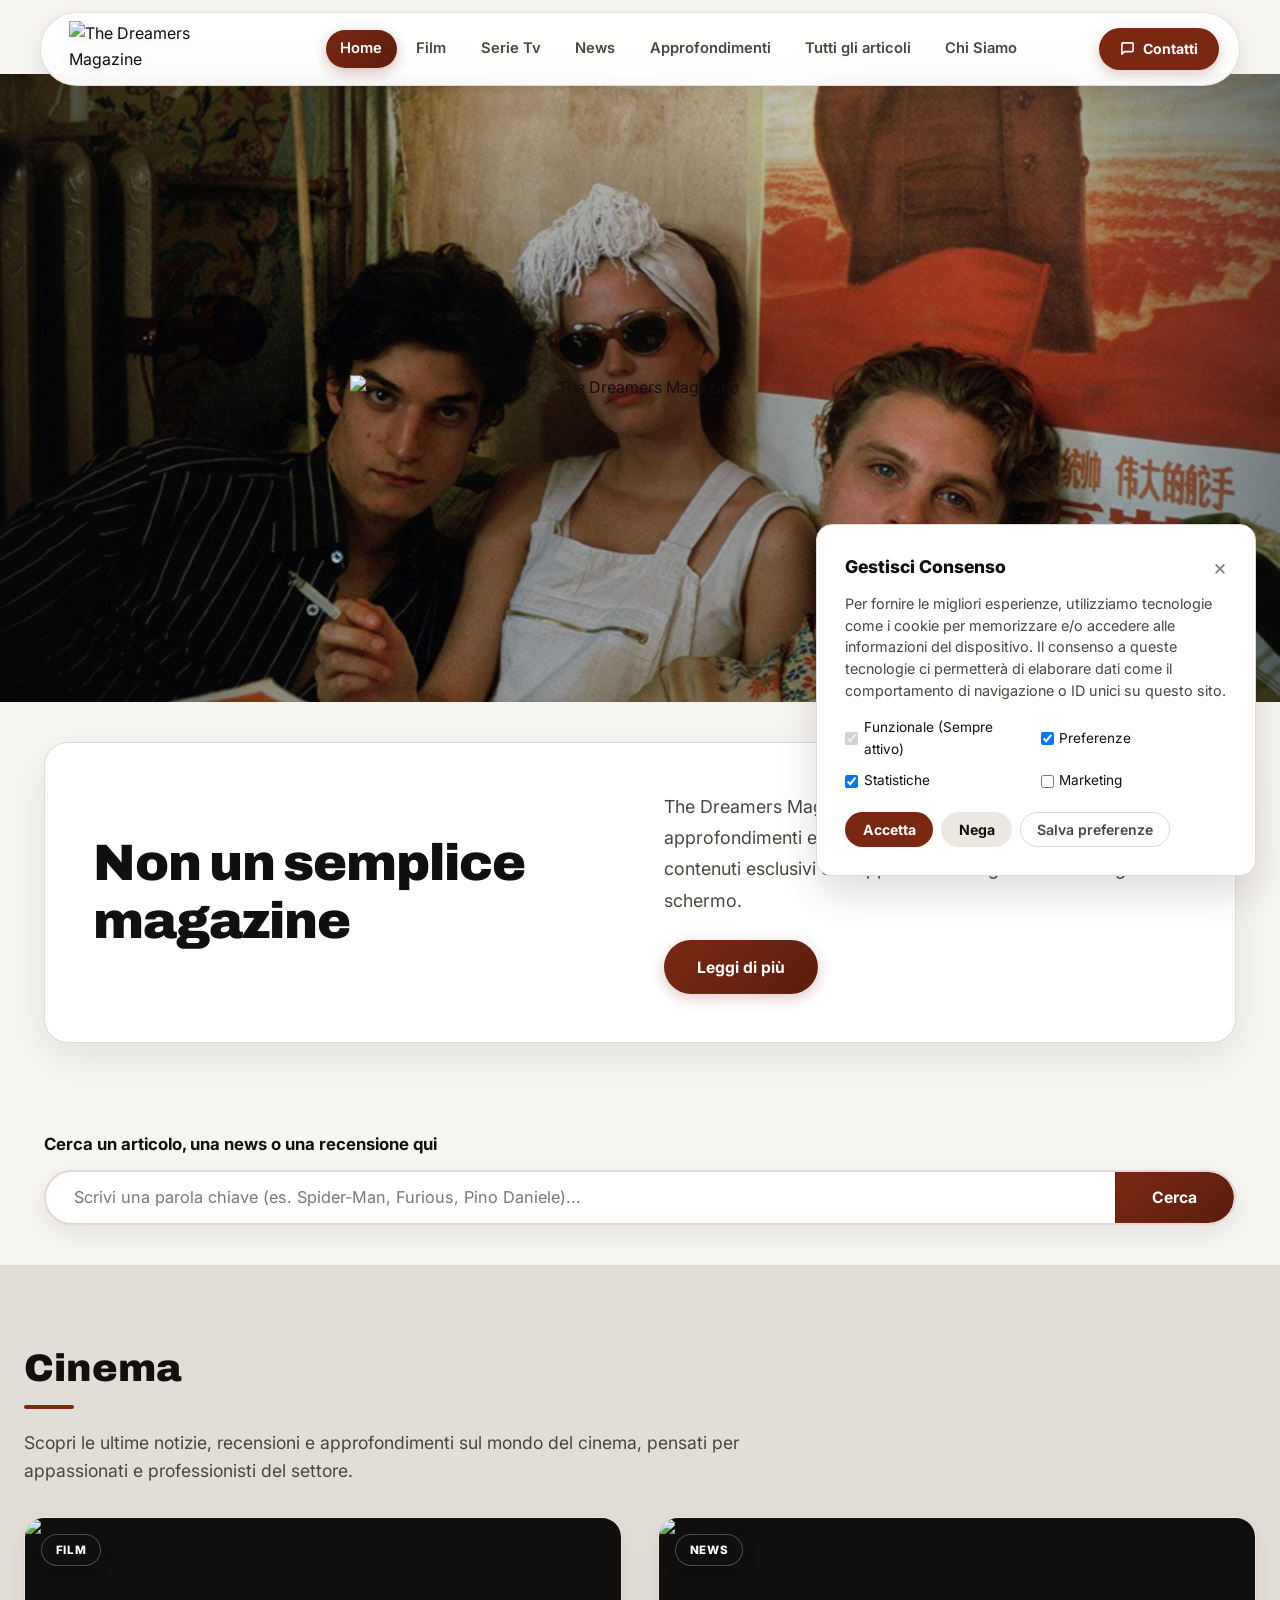
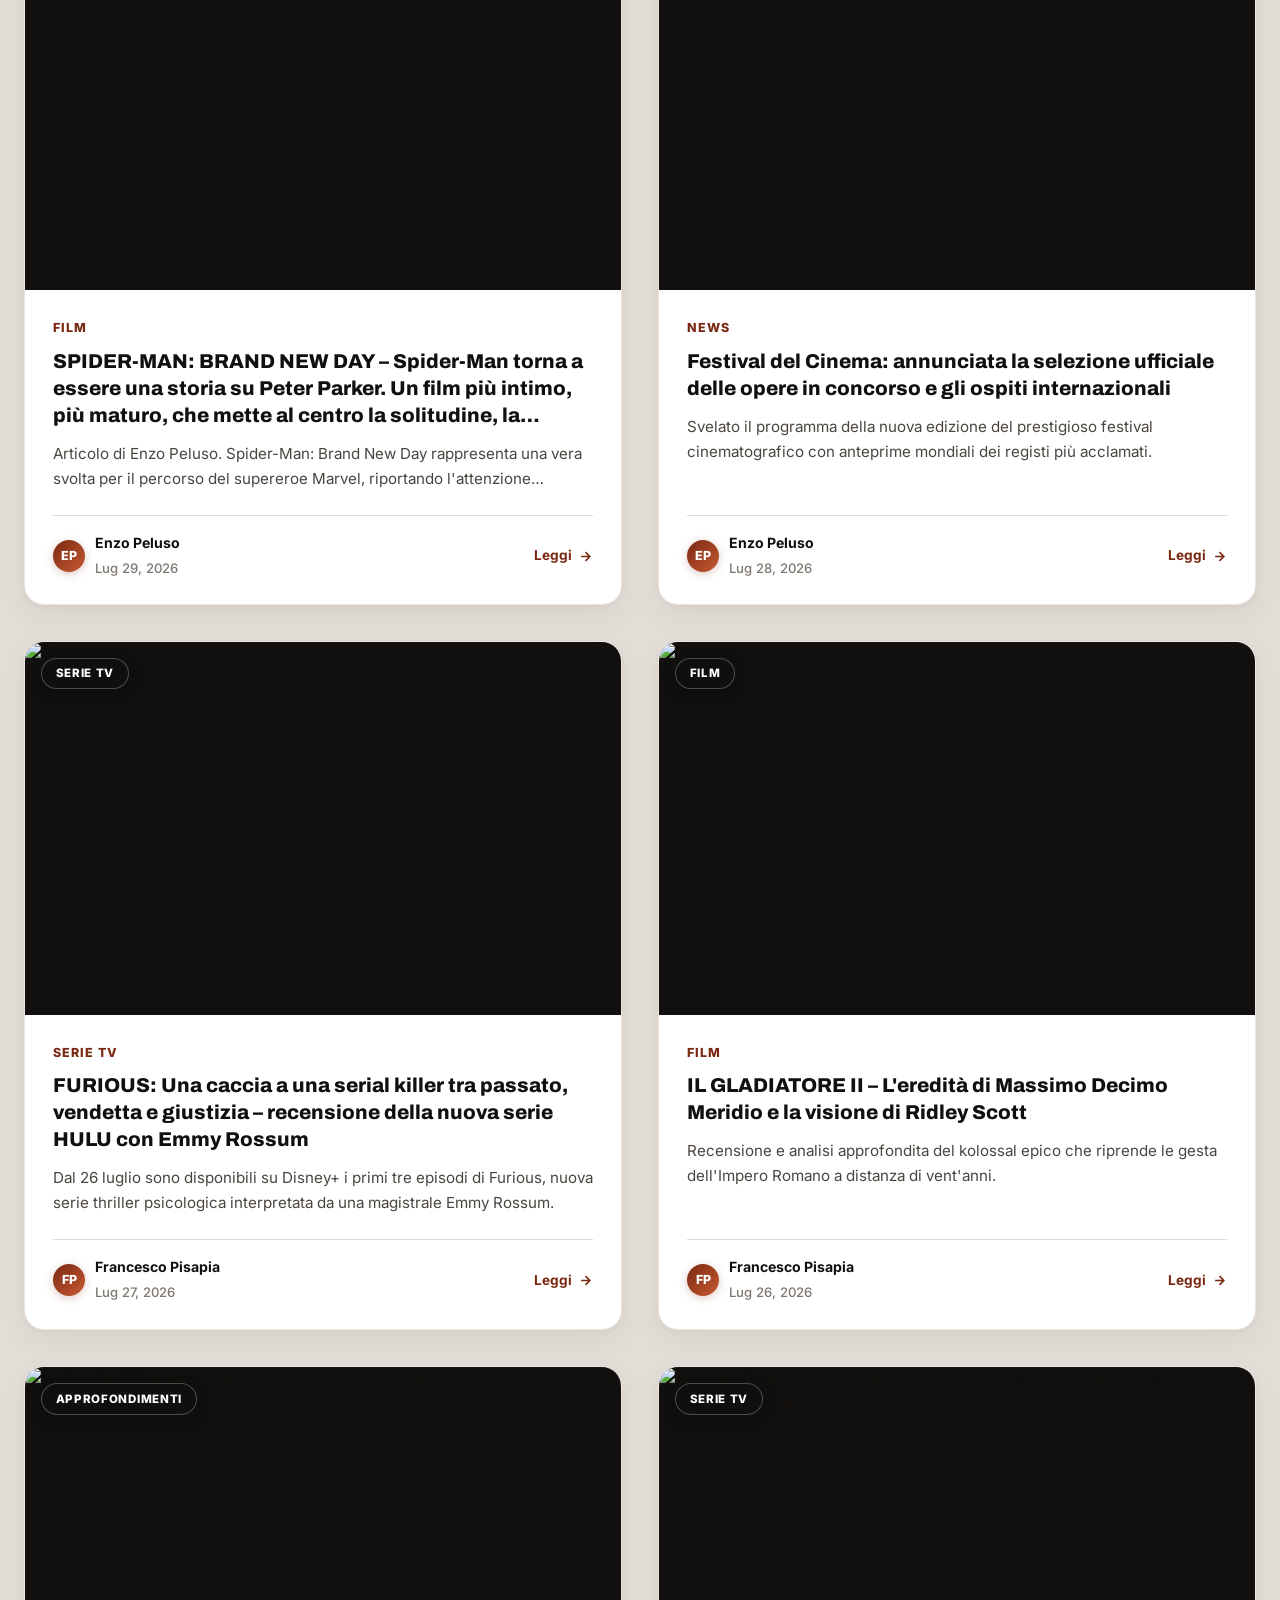
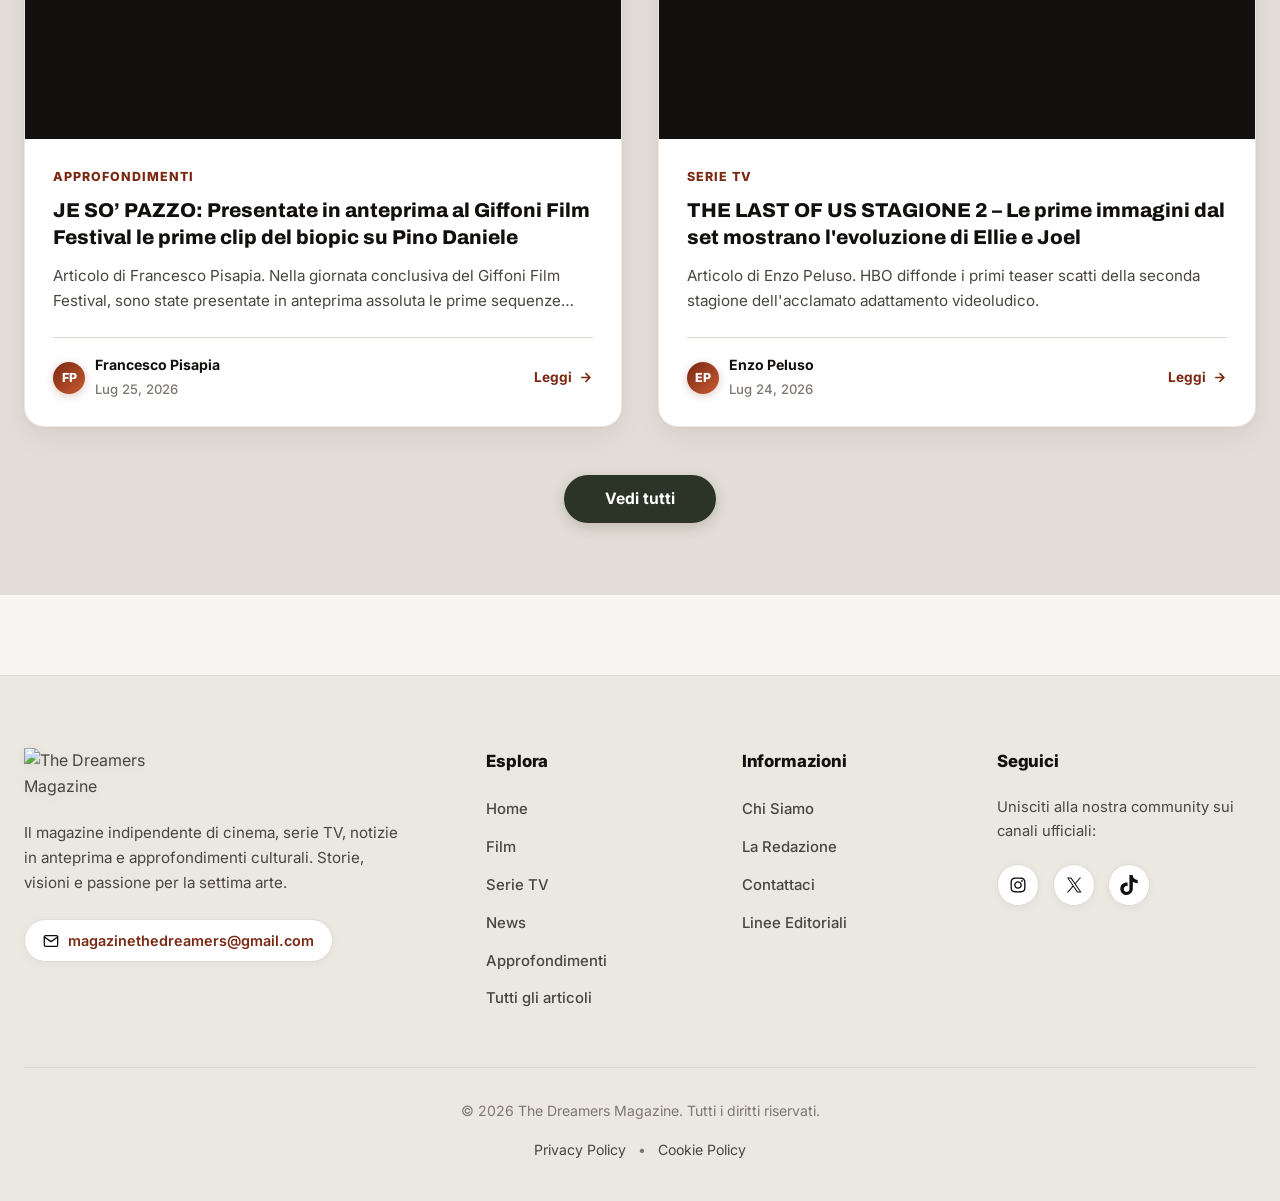
==== index.html @ 4953ec6a "Overlay logo directly on top of foto1.jpeg in home hero section" ====
<!DOCTYPE html>
<html lang="it">
<head>
  <meta charset="UTF-8">
  <meta name="viewport" content="width=device-width, initial-scale=1.0">
  <title>Home - The Dreamers Magazine</title>
  <meta name="description" content="The Dreamers Magazine è il punto di riferimento per notizie, approfondimenti e recensioni sul mondo del cinema e delle serie TV, offrendo contenuti esclusivi che appassionano ogni amante del grande schermo.">
  <meta property="og:locale" content="it_IT">
  <meta property="og:site_name" content="The Dreamers Magazine - Film e Serie Tv">
  <meta property="og:type" content="website">
  <meta property="og:title" content="Home - The Dreamers Magazine">
  <meta property="og:description" content="Non un semplice magazine: notizie, approfondimenti e recensioni sul mondo del cinema e delle serie TV.">
  <meta property="og:url" content="https://www.thedreamersmagazine.it/">

  <!-- Favicon -->
  <link rel="icon" href="https://www.thedreamersmagazine.it/wp-content/uploads/2026/04/cropped-cropped-ext-custom-logo-1775128647772-32x32.webp" sizes="32x32">
  <link rel="icon" href="https://www.thedreamersmagazine.it/wp-content/uploads/2026/04/cropped-cropped-ext-custom-logo-1775128647772-192x192.webp" sizes="192x192">
  <link rel="apple-touch-icon" href="https://www.thedreamersmagazine.it/wp-content/uploads/2026/04/cropped-cropped-ext-custom-logo-1775128647772-180x180.webp">

  <!-- Google Fonts -->
  <link rel="preconnect" href="https://fonts.googleapis.com">
  <link rel="preconnect" href="https://fonts.gstatic.com" crossorigin>
  <link href="https://fonts.googleapis.com/css2?family=Archivo:wght@300;400;500;600;700;800;900&family=Inter:wght@300;400;500;600;700&family=Oxanium:wght@400;600;700&display=swap" rel="stylesheet">

  <!-- Custom Styles -->
  <link rel="stylesheet" href="css/styles.css">
</head>
<body class="home-body">

  <!-- Skip link for Accessibility -->
  <a class="skip-link" href="#main-content">Vai al contenuto</a>

  <!-- Header Part -->
  <header class="site-header">
    <div class="header-container">
      
      <!-- Logo Section -->
      <a href="index.html" class="custom-logo-link" rel="home" aria-label="The Dreamers Magazine Home">
        <img src="https://www.thedreamersmagazine.it/wp-content/uploads/2026/04/Progetto-senza-titolo-3-scaled.png" alt="The Dreamers Magazine" class="custom-logo" width="175" height="54">
      </a>

      <!-- Navigation Menu -->
      <nav class="main-navigation" aria-label="Navigazione principale">
        <div class="nav-menu-wrapper" id="primaryNavMenu">
          <button class="menu-close-btn" id="menuCloseBtn" aria-label="Chiudi menu">
            <svg width="24" height="24" viewBox="0 0 24 24" fill="none" stroke="currentColor" stroke-width="2">
              <line x1="18" y1="6" x2="6" y2="18"></line>
              <line x1="6" y1="6" x2="18" y2="18"></line>
            </svg>
          </button>
          
          <ul class="nav-menu">
            <li class="nav-item"><a href="index.html" class="nav-link active">Home</a></li>
            <li class="nav-item"><a href="film.html" class="nav-link">Film</a></li>
            <li class="nav-item"><a href="serie-tv.html" class="nav-link">Serie Tv</a></li>
            <li class="nav-item"><a href="news.html" class="nav-link">News</a></li>
            <li class="nav-item"><a href="approfondimenti.html" class="nav-link">Approfondimenti</a></li>
            <li class="nav-item"><a href="tutti-gli-articoli.html" class="nav-link">Tutti gli articoli</a></li>
            <li class="nav-item"><a href="informazioni.html" class="nav-link">Chi Siamo</a></li>
         
          </ul>
        </div>
      </nav>

      <!-- Right Header Actions -->
      <div class="header-actions">
        <a href="contatti.html" class="nav-cta-btn" aria-label="Contatti">
          <svg width="15" height="15" viewBox="0 0 24 24" fill="none" stroke="currentColor" stroke-width="2.5" stroke-linecap="round" stroke-linejoin="round">
            <path d="M21 15a2 2 0 0 1-2 2H7l-4 4V5a2 2 0 0 1 2-2h14a2 2 0 0 1 2 2z"></path>
          </svg>
          <span>Contatti</span>
        </a>

        
        <button class="menu-toggle" id="menuToggleBtn" aria-label="Apri menu" aria-expanded="false" aria-controls="primaryNavMenu">
          <svg width="22" height="22" viewBox="0 0 24 24" fill="none" stroke="currentColor" stroke-width="2" stroke-linecap="round" stroke-linejoin="round">
            <line x1="4" y1="7.5" x2="20" y2="7.5"></line>
            <line x1="4" y1="15" x2="20" y2="15"></line>
          </svg>
        </button>
      </div>

    </div>
  </header>

  <!-- Main Content Wrapper -->
  <main id="main-content" class="site-main">

    <!-- Hero Section -->
    <section class="hero-section" id="info-section">
      <!-- Full Edge-to-Edge Banner with Logo Overlaid ON TOP of foto1 -->
      <div class="hero-photo-banner-wrapper">
        <img src="assets/foto/foto1.jpeg" alt="The Dreamers Magazine Cinema" class="hero-uncropped-img">
        <div class="hero-banner-overlay"></div>
        
        <!-- Logo Overlaid directly ON TOP of foto1 -->
        <div class="hero-overlaid-logo-wrapper">
          <img src="https://www.thedreamersmagazine.it/wp-content/uploads/2026/04/Progetto-senza-titolo-3-scaled.png" alt="The Dreamers Magazine" class="hero-overlaid-logo">
        </div>
      </div>

      <!-- Bottom Card: "Non un semplice magazine" sits BELOW the photo -->
      <div class="hero-content-container">
        <div class="hero-grid">
          <div class="hero-col hero-title-col ext-animate">
            <h1 class="hero-title">Non un semplice magazine</h1>
          </div>
          <div class="hero-col hero-desc-col ext-animate">
            <p class="hero-description">
              The Dreamers Magazine è il punto di riferimento per notizie, approfondimenti e recensioni sul mondo del cinema, offrendo contenuti esclusivi che appassionano ogni amante del grande schermo.
            </p>
            <div class="hero-action-buttons">
              <a href="#blog" class="btn btn-primary">Leggi di più</a>
            </div>
          </div>
        </div>
      </div>
    </section>

    <!-- Search Section -->
    <section class="search-section">
      <div class="search-container">
        <form role="search" id="searchForm" class="search-form" onsubmit="event.preventDefault();">
          <label for="searchInput" class="search-label">Cerca un articolo, una news o una recensione qui</label>
          <div class="search-input-wrapper">
            <input type="search" id="searchInput" class="search-input" placeholder="Scrivi una parola chiave (es. Spider-Man, Furious, Pino Daniele)..." aria-label="Cerca articoli">
            <button type="submit" id="searchBtn" class="btn btn-search">Cerca</button>
          </div>
        </form>
      </div>
    </section>

    <!-- Cinema & Articles Section -->
    <section class="articles-section" id="blog">
      <div class="section-header-container">
        <h2 class="section-title ext-animate" id="currentCategoryHeading">Cinema</h2>
        <p class="section-subtitle ext-animate">
          Scopri le ultime notizie, recensioni e approfondimenti sul mondo del cinema, pensati per appassionati e professionisti del settore.
        </p>
      </div>



      <!-- Articles Grid -->
      <div class="articles-grid-container">
        <ul class="articles-grid grid-2-cols" id="articlesGrid">
          <!-- Article cards generated dynamically via JS -->
        </ul>
      </div>

      <!-- See All Button -->
      <div class="section-footer-container">
        <button id="viewAllBtn" class="btn btn-secondary">Vedi tutti</button>
    </section>

  </main>

  <!-- Full Article Reading Modal -->
  <div class="article-modal-overlay" id="articleModal" role="dialog" aria-hidden="true">
    <div class="article-modal-container">
      <!-- Floating Close Button -->
      <button class="modal-close-btn" id="modalCloseBtn" aria-label="Chiudi articolo">
        <svg width="20" height="20" viewBox="0 0 24 24" fill="none" stroke="currentColor" stroke-width="2.5" stroke-linecap="round" stroke-linejoin="round">
          <line x1="18" y1="6" x2="6" y2="18"></line>
          <line x1="6" y1="6" x2="18" y2="18"></line>
        </svg>
      </button>
      
      <!-- Inner Scroll Body -->
      <div class="modal-scroll-body">
        
        <!-- Top Split Hero Header Stage (Photo Left, Info Right) -->
        <div class="modal-hero-split-stage">
          <div class="modal-hero-split-container">
            
            <!-- Left Stage: Uncropped Cover Photo -->
            <div class="modal-hero-left-stage">
              <img id="modalHeroImg" src="" alt="" class="modal-hero-cover-img">
            </div>

            <!-- Right Info: Category, Title & Author Meta -->
            <div class="modal-hero-right-info">
              <div class="modal-category-badge-wrapper">
                <span class="modal-category-badge" id="modalCategoryBadge"></span>
              </div>
              
              <h1 class="modal-article-title" id="modalTitle"></h1>

              <div class="modal-author-card">
                <div class="modal-author-avatar-initials" id="modalAuthorInitials">EP</div>
                <div class="modal-author-info">
                  <span class="modal-author-name" id="modalAuthorName">Enzo Peluso</span>
                  <span class="modal-author-role" id="modalAuthorRole">Fondatore &amp; Redattore</span>
                </div>
                <div class="modal-meta-divider"></div>
                <div class="modal-meta-details">
                  <span class="modal-date" id="modalDate"></span>
                </div>
              </div>
            </div>

          </div>
        </div>

        <!-- Bottom White Paper Reading Container -->
        <div class="modal-paper-container">
          <!-- Article Text Content -->
          <article class="modal-text-content" id="modalTextContent">
            <!-- Full article content injected via JS -->
          </article>

          <!-- Article Footer Signature -->
          <footer class="modal-article-footer">
            <div class="modal-footer-author-box">
              <div class="modal-footer-avatar" id="modalFooterAvatar">EP</div>
              <div class="modal-footer-author-details">
                <span class="modal-footer-written-by">Articolo curato dalla Redazione</span>
                <h4 class="modal-footer-author-name" id="modalFooterAuthorName">Enzo Peluso</h4>
                <p class="modal-footer-tagline">The Dreamers Magazine • Cinema &amp; Serialità</p>
              </div>
            </div>
            <button class="modal-footer-close-action" id="modalFooterCloseAction">Chiudi Lettura</button>
          </footer>
        </div>

      </div>
    </div>
  </div>

  <!-- Footer Part -->
  <footer class="site-footer">
    <div class="footer-container">
      
      <!-- Top Grid Section (4 Columns) -->
      <div class="footer-top-grid">
        
        <!-- Column 1: Brand & Bio -->
        <div class="footer-col brand-col">
          <a href="index.html" class="footer-logo-link" aria-label="Home The Dreamers Magazine">
            <img src="https://www.thedreamersmagazine.it/wp-content/uploads/2026/04/Progetto-senza-titolo-3-scaled.png" alt="The Dreamers Magazine" class="footer-logo" width="165" height="52">
          </a>
          <p class="footer-bio">
            Il magazine indipendente di cinema, serie TV, notizie in anteprima e approfondimenti culturali. Storie, visioni e passione per la settima arte.
          </p>
          <div class="footer-email-badge">
            <svg width="16" height="16" viewBox="0 0 24 24" fill="none" stroke="currentColor" stroke-width="2" stroke-linecap="round" stroke-linejoin="round">
              <path d="M4 4h16c1.1 0 2 .9 2 2v12c0 1.1-.9 2-2 2H4c-1.1 0-2-.9-2-2V6c0-1.1.9-2 2-2z"></path>
              <polyline points="22,6 12,13 2,6"></polyline>
            </svg>
            <a href="mailto:magazinethedreamers@gmail.com">magazinethedreamers@gmail.com</a>
          </div>
        </div>

        <!-- Column 2: Navigation Links -->
        <div class="footer-col nav-col">
          <h3 class="footer-col-title">Esplora</h3>
          <ul class="footer-menu">
            <li><a href="index.html">Home</a></li>
            <li><a href="film.html">Film</a></li>
            <li><a href="serie-tv.html">Serie TV</a></li>
            <li><a href="news.html">News</a></li>
            <li><a href="approfondimenti.html">Approfondimenti</a></li>
            <li><a href="tutti-gli-articoli.html">Tutti gli articoli</a></li>
          </ul>
        </div>

        <!-- Column 3: Redazione & Info -->
        <div class="footer-col info-col">
          <h3 class="footer-col-title">Informazioni</h3>
          <ul class="footer-menu">
            <li><a href="informazioni.html">Chi Siamo</a></li>
            <li><a href="informazioni.html#redazione">La Redazione</a></li>
            <li><a href="informazioni.html#contatti">Contattaci</a></li>
            <li><a href="informazioni.html#mission">Linee Editoriali</a></li>
          </ul>
        </div>

        <!-- Column 4: Community & Social -->
        <div class="footer-col social-col">
          <h3 class="footer-col-title">Seguici</h3>
          <p class="social-intro">Unisciti alla nostra community sui canali ufficiali:</p>
          <ul class="social-links-list">
            <li class="social-item">
              <a href="https://www.instagram.com/thedreamers.magazine" target="_blank" rel="noopener noreferrer" class="social-link" aria-label="Instagram">
                <svg width="20" height="20" viewBox="0 0 24 24" fill="currentColor">
                  <path d="M12,4.622c2.403,0,2.688,0.009,3.637,0.052c0.877,0.04,1.354,0.187,1.671,0.31c0.42,0.163,0.72,0.358,1.035,0.673 c0.315,0.315,0.51,0.615,0.673,1.035c0.123,0.317,0.27,0.794,0.31,1.671c0.043,0.949,0.052,1.234,0.052,3.637 s-0.009,2.688-0.052,3.637c-0.04,0.877-0.187,1.354-0.31,1.671c-0.163,0.42-0.358,0.72-0.673,1.035 c-0.315,0.315-0.615,0.51-1.035,0.673c-0.317,0.123-0.794,0.27-1.671,0.31c-0.949,0.043-1.233,0.052-3.637,0.052 s-2.688-0.009-3.637-0.052c-0.877-0.04-1.354-0.187-1.671-0.31c-0.42-0.163-0.72-0.358-1.035-0.673 c-0.315-0.315-0.51-0.615-0.673-1.035c-0.123-0.317-0.27-0.794-0.31-1.671C4.631,14.688,4.622,14.403,4.622,12 s0.009-2.688,0.052-3.637c0.04-0.877,0.187-1.354,0.31-1.671c0.163-0.42,0.358-0.72,0.673-1.035 c0.315-0.315,0.615-0.51,1.035-0.673c0.317-0.123,0.794-0.27,1.671-0.31C9.312,4.631,9.597,4.622,12,4.622 M12,3 C9.556,3,9.249,3.01,8.289,3.054C7.331,3.098,6.677,3.25,6.105,3.472C5.513,3.702,5.011,4.01,4.511,4.511 c-0.5,0.5-0.808,1.002-1.038,1.594C3.25,6.677,3.098,7.331,3.054,8.289C3.01,9.249,3,9.556,3,12c0,2.444,0.01,2.751,0.054,3.711 c0.044,0.958,0.196,1.612,0.418,2.185c0.23,0.592,0.538,1.094,1.038,1.594c0.5,0.5,1.002,0.808,1.594,1.038 c0.572,0.222,1.227,0.375,2.185,0.418C9.249,20.99,9.556,21,12,21s2.751-0.01,3.711-0.054c0.958-0.044,1.612-0.196,2.185-0.418 c0.592-0.23,1.094-0.538,1.594-1.038c0.5-0.5,0.808-1.002,1.038-1.594c0.222-0.572,0.375-1.227,0.418-2.185 C20.99,14.751,21,14.444,21,12s-0.01-2.751-0.054-3.711c-0.044-0.958-0.196-1.612-0.418-2.185c-0.23-0.592-0.538-1.094-1.038-1.594 c-0.5-0.5-1.002-0.808-1.594-1.038c-0.572-0.222-1.227-0.375-2.185-0.418C14.751,3.01,14.444,3,12,3L12,3z M12,7.378 c-2.552,0-4.622,2.069-4.622,4.622S9.448,16.622,12,16.622s4.622-2.069,4.622-4.622S14.552,7.378,12,7.378z M12,15 c-1.657,0-3-1.343-3-3s1.343-3,3-3s3,1.343,3,3S13.657,15,12,15z M16.804,6.116c-0.596,0-1.08,0.484-1.08,1.08 s0.484,1.08,1.08,1.08c0.596,0,1.08-0.484,1.08-1.08S17.401,6.116,16.804,6.116z"/>
                </svg>
              </a>
            </li>
            <li class="social-item">
              <a href="https://x.com/thedreamersmg" target="_blank" rel="noopener noreferrer" class="social-link" aria-label="X (Twitter)">
                <svg width="20" height="20" viewBox="0 0 24 24" fill="currentColor">
                  <path d="M13.982 10.622 20.54 3h-1.554l-5.693 6.618L8.745 3H3.5l6.876 10.007L3.5 21h1.554l6.012-6.989L15.868 21h5.245l-7.131-10.378Zm-2.128 2.474-.697-.997-5.543-7.93H8l4.474 6.4.697.996 5.815 8.318h-2.387l-4.745-6.787Z"/>
                </svg>
              </a>
            </li>
            <li class="social-item">
              <a href="https://www.tiktok.com/@thedreamers.magazine" target="_blank" rel="noopener noreferrer" class="social-link" aria-label="TikTok">
                <svg width="20" height="20" viewBox="0 0 32 32" fill="currentColor">
                  <path d="M16.708 0.027c1.745-0.027 3.48-0.011 5.213-0.027 0.105 2.041 0.839 4.12 2.333 5.563 1.491 1.479 3.6 2.156 5.652 2.385v5.369c-1.923-0.063-3.855-0.463-5.6-1.291-0.76-0.344-1.468-0.787-2.161-1.24-0.009 3.896 0.016 7.787-0.025 11.667-0.104 1.864-0.719 3.719-1.803 5.255-1.744 2.557-4.771 4.224-7.88 4.276-1.907 0.109-3.812-0.411-5.437-1.369-2.693-1.588-4.588-4.495-4.864-7.615-0.032-0.667-0.043-1.333-0.016-1.984 0.24-2.537 1.495-4.964 3.443-6.615 2.208-1.923 5.301-2.839 8.197-2.297 0.027 1.975-0.052 3.948-0.052 5.923-1.323-0.428-2.869-0.308-4.025 0.495-0.844 0.547-1.485 1.385-1.819 2.333-0.276 0.676-0.197 1.427-0.181 2.145 0.317 2.188 2.421 4.027 4.667 3.828 1.489-0.016 2.916-0.88 3.692-2.145 0.251-0.443 0.532-0.896 0.547-1.417 0.131-2.385 0.079-4.76 0.095-7.145 0.011-5.375-0.016-10.735 0.025-16.093z"/>
                </svg>
              </a>
            </li>
          </ul>
        </div>

      </div>

      <!-- Bottom Bar -->
      <div class="footer-bottom-bar">
        <p class="copyright-text">&copy; 2026 The Dreamers Magazine. Tutti i diritti riservati.</p>
        <div class="footer-legal-links">
          <a href="informazioni.html#privacy">Privacy Policy</a>
          <span class="dot-separator">&bull;</span>
          <a href="informazioni.html#cookies">Cookie Policy</a>
        </div>
      </div>

    </div>
  </footer>

  <!-- GDPR Cookie Banner (Complianz style) -->
  <div class="cookie-banner-wrapper" id="cookieBanner" role="dialog" aria-modal="true">
    <div class="cookie-banner-content">
      <div class="cookie-header">
        <span class="cookie-title">Gestisci Consenso</span>
        <button class="cookie-close-btn" id="cookieCloseBtn" aria-label="Chiudi">&times;</button>
      </div>
      <div class="cookie-body">
        <p class="cookie-msg">
          Per fornire le migliori esperienze, utilizziamo tecnologie come i cookie per memorizzare e/o accedere alle informazioni del dispositivo. Il consenso a queste tecnologie ci permetterà di elaborare dati come il comportamento di navigazione o ID unici su questo sito.
        </p>
        <div class="cookie-categories">
          <label class="cookie-cat-item">
            <input type="checkbox" checked disabled>
            <span>Funzionale (Sempre attivo)</span>
          </label>
          <label class="cookie-cat-item">
            <input type="checkbox" id="cookiePref" checked>
            <span>Preferenze</span>
          </label>
          <label class="cookie-cat-item">
            <input type="checkbox" id="cookieStats" checked>
            <span>Statistiche</span>
          </label>
          <label class="cookie-cat-item">
            <input type="checkbox" id="cookieMktg">
            <span>Marketing</span>
          </label>
        </div>
      </div>
      <div class="cookie-actions">
        <button class="btn btn-cookie-accept" id="cookieAcceptBtn">Accetta</button>
        <button class="btn btn-cookie-deny" id="cookieDenyBtn">Nega</button>
        <button class="btn btn-cookie-save" id="cookieSaveBtn">Salva preferenze</button>
      </div>
    </div>
  </div>

  <!-- JavaScript App Logic -->
  <script src="js/app.js"></script>
</body>
</html>
---- css/styles.css ----
/* ==========================================================================
   THE DREAMERS MAGAZINE - DESIGN SYSTEM & ENHANCED UI/UX
   ========================================================================== */

/* --------------------------------------------------------------------------
   1. CSS Custom Properties / Variables
   -------------------------------------------------------------------------- */
:root {
  /* Core Palette */
  --bg-primary: #F7F5F2;
  --bg-secondary: #EBE7E1;
  --bg-tertiary: #E2DDD6;
  --bg-card: #FFFFFF;
  
  --text-primary: #12100E;
  --text-secondary: #4A453F;
  --text-muted: #7E776F;
  
  /* Brand Accents */
  --brand-primary: #7A2812;
  --brand-primary-hover: #5C1E0D;
  --brand-accent: #C85A32;
  --brand-secondary: #2C3327;
  
  /* Category Colors */
  --cat-film-bg: #7A2812;
  --cat-serie-bg: #1B4D3E;
  --cat-news-bg: #1E3A8A;
  --cat-approf-bg: #854D0E;

  --border-color: #E0DAD2;
  --border-light: rgba(200, 190, 180, 0.5);
  
  /* Typography */
  --font-heading: 'Archivo', -apple-system, BlinkMacSystemFont, sans-serif;
  --font-body: 'Inter', -apple-system, BlinkMacSystemFont, sans-serif;
  --font-accent: 'Oxanium', monospace;

  /* Spacing & Layout */
  --spacing-xs: 0.5rem;
  --spacing-sm: 1rem;
  --spacing-md: 1.5rem;
  --spacing-lg: 2.5rem;
  --spacing-xl: 4rem;

  --max-width: 1240px;

  /* Premium Shadows & Transitions */
  --transition-fast: 0.2s cubic-bezier(0.4, 0, 0.2, 1);
  --transition-normal: 0.35s cubic-bezier(0.4, 0, 0.2, 1);
  --transition-bounce: 0.4s cubic-bezier(0.34, 1.56, 0.64, 1);
  
  --shadow-sm: 0 2px 10px rgba(18, 16, 14, 0.04);
  --shadow-md: 0 8px 24px rgba(18, 16, 14, 0.08);
  --shadow-lg: 0 16px 40px rgba(18, 16, 14, 0.14);
  --shadow-glow: 0 6px 20px rgba(122, 40, 18, 0.25);
}

/* --------------------------------------------------------------------------
   2. Reset, Smooth Scroll & Custom Scrollbar
   -------------------------------------------------------------------------- */
*, *::before, *::after {
  box-sizing: border-box;
  margin: 0;
  padding: 0;
}

html {
  font-family: var(--font-body);
  font-size: 16px;
  color: var(--text-primary);
  background-color: var(--bg-primary);
  scroll-behavior: smooth;
  -webkit-font-smoothing: antialiased;
}

/* Custom Scrollbar */
::-webkit-scrollbar {
  width: 10px;
}
::-webkit-scrollbar-track {
  background: var(--bg-primary);
}
::-webkit-scrollbar-thumb {
  background: var(--brand-primary);
  border-radius: 5px;
}
::-webkit-scrollbar-thumb:hover {
  background: var(--brand-primary-hover);
}

body {
  line-height: 1.6;
  min-height: 100vh;
  display: flex;
  flex-direction: column;
}

img {
  max-width: 100%;
  height: auto;
  display: block;
}

a {
  color: inherit;
  text-decoration: none;
  transition: all var(--transition-fast);
}

button, input, textarea {
  font-family: inherit;
  font-size: inherit;
}

/* Accessibility Skip Link */
.skip-link {
  position: absolute;
  top: -100px;
  left: 1rem;
  background: var(--brand-primary);
  color: #fff;
  padding: 0.75rem 1.25rem;
  z-index: 99999;
  font-weight: 600;
  border-radius: 6px;
  transition: top 0.2s ease;
}
.skip-link:focus {
  top: 1rem;
}

/* --------------------------------------------------------------------------
   3. Floating Island / Capsule Header & Navigation
   -------------------------------------------------------------------------- */
.site-header {
  position: sticky;
  top: 0.75rem;
  z-index: 1000;
  max-width: var(--max-width);
  margin: 0 auto;
  padding: 0 1.25rem;
  width: 100%;
}

.header-container {
  background: rgba(255, 255, 255, 0.94);
  backdrop-filter: blur(20px);
  -webkit-backdrop-filter: blur(20px);
  border: 1px solid rgba(122, 40, 18, 0.14);
  border-radius: 9999px;
  padding: 0.5rem 1.25rem 0.5rem 1.75rem;
  display: flex;
  align-items: center;
  justify-content: space-between;
  box-shadow: 0 10px 30px rgba(18, 16, 14, 0.08), 0 2px 8px rgba(122, 40, 18, 0.04);
  transition: all var(--transition-fast);
}

.site-header:hover .header-container {
  box-shadow: 0 14px 36px rgba(18, 16, 14, 0.12), 0 4px 12px rgba(122, 40, 18, 0.08);
  border-color: rgba(122, 40, 18, 0.28);
}

.custom-logo-link {
  display: flex;
  align-items: center;
  flex-shrink: 0;
  padding-right: 0.5rem;
}

.custom-logo {
  max-height: 56px;
  width: auto;
  object-fit: contain;
  filter: drop-shadow(0 2px 6px rgba(18, 16, 14, 0.08));
  transition: transform 0.4s cubic-bezier(0.34, 1.56, 0.64, 1), filter 0.4s ease;
  will-change: transform, filter;
}

.custom-logo-link:hover .custom-logo {
  transform: scale(1.08) translateY(-2px);
  filter: drop-shadow(0 6px 18px rgba(122, 40, 18, 0.35)) brightness(1.05);
}

/* Main Navigation */
.main-navigation {
  display: flex;
  align-items: center;
}

.nav-menu-wrapper {
  display: flex;
  align-items: center;
}

.nav-menu {
  list-style: none;
  display: flex;
  align-items: center;
  gap: 0.35rem;
}

.nav-item {
  position: relative;
}

.nav-link {
  font-family: var(--font-body);
  font-size: 0.92rem;
  font-weight: 600;
  color: var(--text-secondary);
  padding: 0.45rem 0.9rem;
  display: inline-block;
  border-radius: 9999px;
  white-space: nowrap;
  transition: all var(--transition-fast);
}

.nav-link:hover {
  background-color: rgba(122, 40, 18, 0.08);
  color: var(--brand-primary);
  transform: translateY(-1px);
}

.nav-link.active {
  background: linear-gradient(135deg, var(--brand-primary), var(--brand-primary-hover));
  color: #FFFFFF !important;
  box-shadow: 0 4px 14px rgba(122, 40, 18, 0.3);
}

/* Header Actions & CTA */
.header-actions {
  display: flex;
  align-items: center;
  gap: 0.6rem;
  flex-shrink: 0;
}

.nav-cta-btn {
  display: inline-flex;
  align-items: center;
  gap: 0.4rem;
  font-size: 0.85rem;
  font-weight: 700;
  color: var(--brand-primary);
  background: rgba(122, 40, 18, 0.08);
  border: 1px solid rgba(122, 40, 18, 0.18);
  padding: 0.45rem 1rem;
  border-radius: 9999px;
  transition: all var(--transition-fast);
}

.nav-cta-btn:hover {
  background: var(--brand-primary);
  color: #FFFFFF;
  border-color: var(--brand-primary);
  box-shadow: 0 4px 12px rgba(122, 40, 18, 0.25);
  transform: translateY(-1px);
}

/* Mobile Toggle Buttons */
.menu-toggle,
.menu-close-btn {
  display: none;
  background: transparent;
  border: none;
  cursor: pointer;
  color: var(--text-primary);
  padding: 0.45rem;
  border-radius: 50%;
  transition: background-color var(--transition-fast);
}

.menu-toggle:hover {
  background-color: rgba(122, 40, 18, 0.08);
}

/* --------------------------------------------------------------------------
   4. Hero Section with Cinematic Depth
   -------------------------------------------------------------------------- */
/* --------------------------------------------------------------------------
   Clean & High-End Homepage Hero Layout
   -------------------------------------------------------------------------- */
/* --------------------------------------------------------------------------
   Clean & High-End Homepage Hero Layout with Full Background foto1.jpeg
   -------------------------------------------------------------------------- */
/* --------------------------------------------------------------------------
   Hero Section: 100% Full Width Edge-to-Edge foto1.jpeg (Uncropped & No Side Gap)
   -------------------------------------------------------------------------- */
/* --------------------------------------------------------------------------
   Hero Banner with Overlaid Logo ON TOP OF foto1.jpeg
   -------------------------------------------------------------------------- */
.hero-section {
  position: relative;
  width: 100%;
  padding: 0 0 3.5rem 0;
  margin: 0;
  background-color: var(--bg-primary);
}

.hero-photo-banner-wrapper {
  position: relative;
  width: 100%;
  max-width: 100vw;
  margin: 0;
  padding: 0;
  background-color: #0B0A08;
  display: flex;
  justify-content: center;
  align-items: center;
  overflow: hidden;
}

.hero-uncropped-img {
  width: 100%;
  height: auto;
  display: block;
  margin: 0;
  padding: 0;
  border: none;
  filter: brightness(0.92);
}

.hero-banner-overlay {
  position: absolute;
  inset: 0;
  background: radial-gradient(circle at center, rgba(11, 10, 8, 0.45) 0%, rgba(11, 10, 8, 0.15) 50%, rgba(11, 10, 8, 0.55) 100%);
  pointer-events: none;
  z-index: 2;
}

.hero-overlaid-logo-wrapper {
  position: absolute;
  top: 50%;
  left: 50%;
  transform: translate(-50%, -50%);
  z-index: 5;
  width: 90%;
  max-width: 580px;
  text-align: center;
  pointer-events: none;
}

.hero-overlaid-logo {
  max-width: 100%;
  width: 100%;
  height: auto;
  display: block;
  margin: 0 auto;
  filter: drop-shadow(0 0 35px rgba(0, 0, 0, 0.95)) drop-shadow(0 12px 35px rgba(122, 40, 18, 0.6));
  animation: logoBreathPulse 5s ease-in-out infinite alternate;
}

@media (max-width: 640px) {
  .hero-overlaid-logo-wrapper {
    max-width: 340px;
  }
}
  border: none;
  border-radius: 0;
  overflow: visible;
  animation: patternSlideDownReveal 1.8s cubic-bezier(0.16, 1, 0.3, 1) 0.2s forwards;
}

@keyframes patternSlideDownReveal {
  0% {
    opacity: 0;
    transform: translateY(-45px) scale(0.94);
    filter: blur(10px) drop-shadow(0 0 0px transparent);
  }
  60% {
    opacity: 0.85;
    transform: translateY(4px) scale(1.01);
    filter: blur(0px) drop-shadow(0 8px 25px rgba(200, 90, 50, 0.3));
  }
  100% {
    opacity: 1;
    transform: translateY(0) scale(1);
    filter: drop-shadow(0 6px 20px rgba(122, 40, 18, 0.15));
  }
}

.hero-side-pattern-img {
  max-width: 100%;
  height: auto;
  display: block;
  background: transparent;
  box-shadow: none;
  border: none;
  border-radius: 0;
  filter: drop-shadow(0 6px 20px rgba(122, 40, 18, 0.15));
}

.brand-ambient-glow {
  position: absolute;
  top: 50%;
  left: 50%;
  transform: translate(-50%, -50%);
  width: 540px;
  height: 320px;
  background: radial-gradient(ellipse at center, 
    rgba(244, 162, 97, 0.48) 0%, 
    rgba(225, 110, 60, 0.26) 38%, 
    rgba(122, 40, 18, 0.1) 68%, 
    transparent 82%
  );
  border-radius: 50%;
  z-index: 0;
  pointer-events: none;
  animation: glowPulseRing 4.5s ease-in-out infinite alternate;
  filter: blur(28px);
}

.hero-projector-beam {
  position: absolute;
  top: 50%;
  left: 50%;
  transform: translate(-50%, -50%);
  width: 580px;
  height: 340px;
  background: conic-gradient(from 180deg at 50% 50%, 
    rgba(244, 162, 97, 0.35) 0deg, 
    rgba(225, 110, 60, 0.12) 60deg, 
    transparent 120deg, 
    rgba(122, 40, 18, 0.22) 180deg, 
    rgba(244, 162, 97, 0.35) 240deg, 
    transparent 300deg, 
    rgba(244, 162, 97, 0.35) 360deg
  );
  border-radius: 50%;
  filter: blur(36px);
  opacity: 0.65;
  z-index: 1;
  pointer-events: none;
  animation: projectorBeamRotate 12s linear infinite;
}

@keyframes projectorBeamRotate {
  0% {
    transform: translate(-50%, -50%) rotate(0deg) scale(0.95);
  }
  50% {
    transform: translate(-50%, -50%) rotate(180deg) scale(1.16);
  }
  100% {
    transform: translate(-50%, -50%) rotate(360deg) scale(0.95);
  }
}

.brand-logo-shine-wrapper {
  position: relative;
  display: inline-block;
  background: transparent;
  box-shadow: none;
  border: none;
  border-radius: 0;
  overflow: visible;
  padding: 0;
  perspective: 1000px;
}

.hero-brand-logo {
  position: relative;
  z-index: 5;
  max-width: 520px;
  width: 84vw;
  height: auto;
  transform-style: preserve-3d;
  filter: drop-shadow(0 14px 38px rgba(122, 40, 18, 0.4));
  animation: imaxKinematicReveal 1.8s cubic-bezier(0.19, 1, 0.22, 1) forwards, logoBreathPulse 5s ease-in-out 1.8s infinite alternate;
  transition: transform 0.45s cubic-bezier(0.16, 1, 0.3, 1), filter 0.45s ease;
  will-change: transform, filter;
}

.hero-brand-logo:hover {
  transform: perspective(1000px) rotateX(7deg) rotateY(-5deg) translateY(-8px) scale(1.05);
  filter: drop-shadow(0 0 35px rgba(244, 162, 97, 0.85)) drop-shadow(0 25px 50px rgba(122, 40, 18, 0.55)) brightness(1.1);
}

@keyframes imaxKinematicReveal {
  0% {
    opacity: 0;
    transform: perspective(1000px) rotateX(24deg) translateY(45px) scale(0.68);
    filter: blur(18px) drop-shadow(0 0 0px transparent);
  }
  50% {
    opacity: 0.92;
    filter: blur(3px) drop-shadow(0 0 55px rgba(244, 162, 97, 0.92));
  }
  75% {
    transform: perspective(1000px) rotateX(-4deg) translateY(-5px) scale(1.04);
    filter: blur(0px) drop-shadow(0 0 40px rgba(225, 110, 60, 0.72));
  }
  100% {
    opacity: 1;
    transform: perspective(1000px) rotateX(0deg) translateY(0) scale(1);
    filter: drop-shadow(0 14px 38px rgba(122, 40, 18, 0.4));
  }
}

@keyframes logoBreathPulse {
  0% {
    transform: translateY(0) scale(1);
    filter: drop-shadow(0 14px 38px rgba(122, 40, 18, 0.4));
  }
  50% {
    transform: translateY(-9px) scale(1.025);
    filter: drop-shadow(0 0 28px rgba(244, 162, 97, 0.65)) drop-shadow(0 22px 48px rgba(122, 40, 18, 0.48));
  }
  100% {
    transform: translateY(-3px) scale(1.01);
    filter: drop-shadow(0 16px 42px rgba(122, 40, 18, 0.42));
  }
}

@keyframes glowPulseRing {
  0% {
    transform: translate(-50%, -50%) scale(0.88);
    opacity: 0.5;
    filter: blur(28px);
  }
  100% {
    transform: translate(-50%, -50%) scale(1.28);
    opacity: 0.92;
    filter: blur(18px);
  }
}




/* --------------------------------------------------------------------------
   Enhanced Standalone White Background Logo Reveal
   -------------------------------------------------------------------------- */
.white-bg-logo-wrapper {
  display: none;
  opacity: 0;
  transform: translateY(30px) scale(0.85);
  text-align: center;
  margin: 2rem auto 2.5rem auto;
  padding: 1.5rem 1rem 0 1rem;
  transition: opacity 1s cubic-bezier(0.34, 1.56, 0.64, 1), transform 1s cubic-bezier(0.34, 1.56, 0.64, 1);
}

.white-bg-logo-wrapper.active {
  display: flex;
  flex-direction: column;
  align-items: center;
  justify-content: center;
  opacity: 1;
  transform: translateY(0) scale(1);
}

.white-bg-logo-inner {
  position: relative;
  display: inline-flex;
  align-items: center;
  justify-content: center;
}

.logo-ambient-aura {
  position: absolute;
  width: 320px;
  height: 320px;
  background: radial-gradient(circle, rgba(200, 90, 50, 0.28) 0%, rgba(122, 40, 18, 0.1) 50%, rgba(0, 0, 0, 0) 75%);
  border-radius: 50%;
  z-index: 0;
  animation: auraPulseRing 4s ease-in-out infinite alternate;
}

.white-bg-revealed-logo {
  position: relative;
  z-index: 2;
  max-width: 480px;
  width: 85vw;
  height: auto;
  filter: drop-shadow(0 0 25px rgba(200, 90, 50, 0.45)) drop-shadow(0 12px 30px rgba(122, 40, 18, 0.25));
  animation: logoEntrancePop 1.2s cubic-bezier(0.34, 1.56, 0.64, 1) forwards, whiteBgLogoFloat 4s ease-in-out 1.2s infinite alternate;
}

.replay-video-btn-light {
  margin-top: 1.75rem;
  background: var(--bg-card);
  border: 1px solid var(--border-color);
  color: var(--brand-primary);
  font-size: 0.85rem;
  font-weight: 700;
  padding: 0.6rem 1.4rem;
  border-radius: 9999px;
  cursor: pointer;
  display: inline-flex;
  align-items: center;
  gap: 0.5rem;
  transition: all var(--transition-fast);
  box-shadow: var(--shadow-sm);
}

.replay-video-btn-light:hover {
  background: var(--brand-primary);
  color: #FFFFFF;
  border-color: var(--brand-primary);
  transform: translateY(-2px) scale(1.03);
  box-shadow: var(--shadow-glow);
}

@keyframes logoEntrancePop {
  0% {
    opacity: 0;
    transform: scale(0.6) translateY(20px);
    filter: blur(10px) drop-shadow(0 0 0px transparent);
  }
  60% {
    opacity: 1;
    transform: scale(1.06) translateY(-4px);
    filter: blur(0) drop-shadow(0 0 35px rgba(200, 90, 50, 0.7));
  }
  100% {
    opacity: 1;
    transform: scale(1) translateY(0);
    filter: drop-shadow(0 0 25px rgba(200, 90, 50, 0.45)) drop-shadow(0 12px 30px rgba(122, 40, 18, 0.25));
  }
}

@keyframes whiteBgLogoFloat {
  0% {
    transform: translateY(0) scale(1);
    filter: drop-shadow(0 0 25px rgba(200, 90, 50, 0.45)) drop-shadow(0 12px 30px rgba(122, 40, 18, 0.25));
  }
  100% {
    transform: translateY(-10px) scale(1.02);
    filter: drop-shadow(0 0 35px rgba(225, 110, 60, 0.65)) drop-shadow(0 18px 40px rgba(122, 40, 18, 0.35));
  }
}

@keyframes auraPulseRing {
  0% {
    transform: scale(0.85);
    opacity: 0.4;
  }
  100% {
    transform: scale(1.35);
    opacity: 0.85;
  }
}

.hero-content-container {
  max-width: var(--max-width);
  margin: 2.5rem auto 0 auto;
  position: relative;
  z-index: 5;
  padding: 0 1.5rem;
}

.hero-grid {
  background: #FFFFFF;
  border: 1px solid var(--border-color);
  border-radius: 24px;
  padding: 3rem;
  box-shadow: 0 15px 40px rgba(18, 16, 14, 0.08);
  display: flex;
  gap: 3rem;
  align-items: center;
}

.hero-col {
  flex: 1;
}

.hero-title {
  font-family: var(--font-heading);
  font-size: clamp(2.2rem, 4vw, 3.4rem);
  font-weight: 900;
  line-height: 1.15;
  color: var(--text-primary);
  letter-spacing: -0.02em;
}

.hero-desc-col {
  display: flex;
  flex-direction: column;
  gap: 1.25rem;
}

.hero-description {
  font-size: 1.12rem;
  color: var(--text-secondary);
  line-height: 1.75;
}

@media (max-width: 900px) {
  .hero-content-container {
    padding: 0 1rem;
    margin-top: 1.5rem;
  }
  .hero-grid {
    flex-direction: column;
    gap: 1.5rem;
    padding: 2rem 1.5rem;
  }
}

.hero-action-buttons {
  margin-top: 0.25rem;
}

/* --------------------------------------------------------------------------
   5. Buttons & UI Elements
   -------------------------------------------------------------------------- */
.nav-cta-btn {
  display: inline-flex;
  align-items: center;
  gap: 0.5rem;
  background-color: var(--brand-primary);
  color: #FFFFFF;
  font-weight: 700;
  font-size: 0.88rem;
  padding: 0.55rem 1.25rem;
  border-radius: 9999px;
  text-decoration: none;
  transition: all var(--transition-fast);
  box-shadow: 0 4px 12px rgba(122, 40, 18, 0.25);
}

.nav-cta-btn:hover {
  background-color: var(--brand-primary-hover);
  transform: translateY(-2px);
  box-shadow: 0 6px 16px rgba(122, 40, 18, 0.35);
  color: #FFFFFF;
}
.btn {
  display: inline-flex;
  align-items: center;
  justify-content: center;
  gap: 0.5rem;
  padding: 0.85rem 2rem;
  font-size: 0.98rem;
  font-weight: 700;
  border-radius: 9999px;
  cursor: pointer;
  transition: all var(--transition-fast);
  border: 1px solid transparent;
  text-align: center;
}

.btn-primary {
  background: linear-gradient(135deg, var(--brand-primary), var(--brand-primary-hover));
  color: #FFFFFF;
  box-shadow: 0 4px 14px rgba(122, 40, 18, 0.25);
}

.btn-primary:hover {
  transform: translateY(-2px);
  box-shadow: 0 8px 20px rgba(122, 40, 18, 0.35);
  color: #FFFFFF;
}

.btn-secondary {
  background-color: var(--brand-secondary);
  color: #FFFFFF;
  padding: 0.85rem 2.5rem;
  box-shadow: 0 4px 14px rgba(44, 51, 39, 0.2);
}

.btn-secondary:hover {
  background-color: #1a1e17;
  transform: translateY(-2px);
  box-shadow: 0 8px 20px rgba(44, 51, 39, 0.3);
  color: #FFFFFF;
}

.btn-search {
  background: linear-gradient(135deg, var(--brand-primary), var(--brand-primary-hover));
  color: #FFFFFF;
  border-radius: 0 9999px 9999px 0;
  padding: 0.9rem 2.25rem;
}

.btn-search:hover {
  background: var(--brand-primary-hover);
}

/* --------------------------------------------------------------------------
   6. Search Section
   -------------------------------------------------------------------------- */
.search-section {
  padding: 2rem 1.5rem 2.5rem 1.5rem;
  max-width: var(--max-width);
  margin: 0 auto;
}

.search-container {
  width: 100%;
}

.search-form {
  display: flex;
  flex-direction: column;
  gap: 0.75rem;
}

.search-label {
  font-size: 1.05rem;
  font-weight: 700;
  color: var(--text-primary);
  display: flex;
  align-items: center;
  gap: 0.5rem;
}

.search-input-wrapper {
  display: flex;
  width: 100%;
  box-shadow: var(--shadow-md);
  border-radius: 9999px;
  overflow: hidden;
  background: #FFFFFF;
  border: 2px solid var(--border-color);
  transition: border-color var(--transition-fast), box-shadow var(--transition-fast);
}

.search-input-wrapper:focus-within {
  border-color: var(--brand-primary);
  box-shadow: var(--shadow-glow);
}

.search-input {
  flex: 1;
  padding: 0.95rem 1.75rem;
  font-size: 1.02rem;
  border: none;
  background-color: transparent;
  outline: none;
  color: var(--text-primary);
}

.search-input::placeholder {
  color: var(--text-muted);
}

/* --------------------------------------------------------------------------
   7. Articles / Cinema Section & Grid
   -------------------------------------------------------------------------- */
.articles-section {
  background-color: var(--bg-tertiary);
  padding: 4.5rem 1.5rem;
  border-top: 1px solid var(--border-color);
}

.section-header-container {
  max-width: var(--max-width);
  margin: 0 auto 2rem auto;
}

.section-title {
  font-family: var(--font-heading);
  font-size: clamp(2rem, 3vw, 2.75rem);
  font-weight: 900;
  color: var(--text-primary);
  margin-bottom: 0.5rem;
  position: relative;
  display: inline-block;
}

.section-title::after {
  content: '';
  display: block;
  width: 50px;
  height: 4px;
  background: var(--brand-primary);
  border-radius: 2px;
  margin-top: 0.35rem;
}

.section-subtitle {
  font-size: 1.1rem;
  color: var(--text-secondary);
  max-width: 800px;
  margin-top: 0.75rem;
}

/* Filter Pills */
.filter-bar-container {
  max-width: var(--max-width);
  margin: 0 auto 2.5rem auto;
  display: flex;
  flex-wrap: wrap;
  gap: 0.75rem;
}

.filter-pill {
  display: inline-block;
  text-decoration: none;
  padding: 0.6rem 1.35rem;
  font-size: 0.92rem;
  font-weight: 700;
  border-radius: 9999px;
  background-color: var(--bg-card);
  border: 1px solid var(--border-color);
  color: var(--text-secondary);
  cursor: pointer;
  transition: all var(--transition-fast);
  box-shadow: var(--shadow-sm);
}

.filter-pill:hover {
  background-color: rgba(122, 40, 18, 0.08);
  color: var(--brand-primary);
  border-color: var(--brand-primary);
  transform: translateY(-2px);
}

.filter-pill.active {
  background: linear-gradient(135deg, var(--brand-primary), var(--brand-primary-hover));
  color: #FFFFFF !important;
  border-color: var(--brand-primary);
  box-shadow: var(--shadow-glow);
}

/* Articles Grid (Strict 2 Columns Layout Everywhere - Always 2 by 2) */
.articles-grid-container {
  max-width: var(--max-width);
  margin: 0 auto;
}

.articles-grid {
  list-style: none;
  display: grid !important;
  grid-template-columns: repeat(2, 1fr) !important;
  gap: 2.25rem !important;
}

@media (max-width: 768px) {
  .articles-grid {
    grid-template-columns: repeat(2, 1fr) !important;
    gap: 1.25rem !important;
  }
}

@media (max-width: 540px) {
  .articles-grid {
    grid-template-columns: repeat(2, 1fr) !important;
    gap: 0.85rem !important;
  }

  .card-content {
    padding: 1rem 0.85rem 1rem 0.85rem !important;
  }

  .card-title {
    font-size: 0.95rem !important;
    line-height: 1.3 !important;
    margin-bottom: 0.5rem !important;
    -webkit-line-clamp: 3 !important;
  }

  .card-excerpt {
    font-size: 0.82rem !important;
    line-height: 1.4 !important;
    margin-bottom: 0.75rem !important;
    -webkit-line-clamp: 2 !important;
  }

  .card-author-avatar-initials {
    width: 28px !important;
    height: 28px !important;
    font-size: 0.72rem !important;
  }

  .author-name {
    font-size: 0.78rem !important;
  }

  .post-date {
    font-size: 0.7rem !important;
  }
}

/* High-End Article Cards */
.article-card {
  background-color: #FFFFFF;
  border-radius: 20px;
  overflow: hidden;
  box-shadow: 0 10px 30px rgba(18, 16, 14, 0.05), 0 2px 6px rgba(122, 40, 18, 0.03);
  border: 1px solid rgba(122, 40, 18, 0.12);
  display: flex;
  flex-direction: column;
  transition: transform 0.4s cubic-bezier(0.16, 1, 0.3, 1), box-shadow 0.4s ease, border-color 0.3s ease;
  cursor: pointer;
  height: 100%;
  position: relative;
}

.article-card:hover {
  transform: translateY(-8px);
  box-shadow: 0 22px 50px rgba(18, 16, 14, 0.12), 0 6px 16px rgba(122, 40, 18, 0.08);
  border-color: rgba(122, 40, 18, 0.35);
}

.card-img-wrapper {
  position: relative;
  width: 100%;
  aspect-ratio: 16 / 10;
  overflow: hidden;
  background-color: #12100E;
}

.card-img-overlay {
  position: absolute;
  inset: 0;
  background: linear-gradient(to top, rgba(18, 16, 14, 0.6) 0%, rgba(18, 16, 14, 0.05) 50%, transparent 100%);
  z-index: 2;
  pointer-events: none;
  transition: opacity 0.4s ease;
}

.article-card:hover .card-img-overlay {
  opacity: 0.85;
}

.card-img-badge {
  position: absolute;
  top: 1rem;
  left: 1rem;
  background: rgba(18, 16, 14, 0.82);
  backdrop-filter: blur(10px);
  -webkit-backdrop-filter: blur(10px);
  color: #FFFFFF;
  font-size: 0.72rem;
  font-weight: 800;
  text-transform: uppercase;
  letter-spacing: 0.06em;
  padding: 0.35rem 0.85rem;
  border-radius: 9999px;
  border: 1px solid rgba(255, 255, 255, 0.25);
  box-shadow: 0 4px 14px rgba(0, 0, 0, 0.3);
  z-index: 5;
}

.hero-brand-flex-layout {
  display: flex;
  align-items: center;
  justify-content: space-between;
  gap: 3.5rem;
  width: 100%;
  max-width: 1320px;
  margin: 0 auto;
}

@media (max-width: 980px) {
  .hero-brand-flex-layout {
    flex-direction: column;
    gap: 2rem;
  }
}

.hero-side-pattern-wrapper {
  display: flex;
  align-items: center;
  justify-content: center;
  max-width: 650px;
  width: 100%;
}

.hero-side-pattern-img {
  width: 100%;
  height: auto;
  max-height: 440px;
  object-fit: cover;
  border-radius: 24px;
  box-shadow: 0 20px 50px rgba(0, 0, 0, 0.45), 0 0 0 1px rgba(225, 110, 60, 0.35);
  transition: transform 0.4s ease, box-shadow 0.4s ease;
}

.hero-side-pattern-img:hover {
  transform: translateY(-4px) scale(1.02);
  box-shadow: 0 28px 60px rgba(122, 40, 18, 0.5), 0 0 0 1px rgba(225, 110, 60, 0.55);
}

.card-read-time-badge,
.modal-read-time {
  display: none !important;
}

.card-img {
  width: 100%;
  height: 100%;
  object-fit: cover;
  transition: transform 0.6s cubic-bezier(0.16, 1, 0.3, 1), filter 0.4s ease;
}

.article-card:hover .card-img {
  transform: scale(1.07);
  filter: brightness(1.03);
}

.card-content {
  padding: 1.75rem 1.75rem 1.5rem 1.75rem;
  display: flex;
  flex-direction: column;
  flex: 1;
}

.card-category {
  font-size: 0.78rem;
  font-weight: 800;
  color: var(--brand-primary);
  text-transform: uppercase;
  letter-spacing: 0.08em;
  margin-bottom: 0.6rem;
  display: inline-block;
}

.card-title {
  font-family: var(--font-heading);
  font-size: 1.25rem;
  font-weight: 800;
  line-height: 1.35;
  color: var(--text-primary);
  margin-bottom: 0.75rem;
  transition: color 0.3s ease;
  display: -webkit-box;
  -webkit-line-clamp: 3;
  -webkit-box-orient: vertical;
  overflow: hidden;
}

.article-card:hover .card-title {
  color: var(--brand-primary);
}

.card-excerpt {
  font-size: 0.95rem;
  color: var(--text-secondary);
  line-height: 1.65;
  margin-bottom: 1.5rem;
  display: -webkit-box;
  -webkit-line-clamp: 2;
  -webkit-box-orient: vertical;
  overflow: hidden;
}

.card-footer-meta {
  margin-top: auto;
  display: flex;
  align-items: center;
  justify-content: space-between;
  padding-top: 1rem;
  border-top: 1px solid var(--border-color);
}

.card-author-info {
  display: flex;
  align-items: center;
  gap: 0.6rem;
}

.card-author-avatar-initials {
  width: 32px;
  height: 32px;
  border-radius: 50%;
  background: linear-gradient(135deg, var(--brand-primary), var(--brand-accent));
  color: #FFFFFF;
  font-size: 0.78rem;
  font-weight: 800;
  display: flex;
  align-items: center;
  justify-content: center;
  box-shadow: 0 2px 8px rgba(122, 40, 18, 0.25);
  flex-shrink: 0;
}

.author-name {
  font-size: 0.88rem;
  font-weight: 700;
  color: var(--text-primary);
}

.post-date {
  font-size: 0.82rem;
  color: var(--text-muted);
  font-weight: 500;
}

.card-read-action {
  display: flex;
  align-items: center;
  gap: 0.35rem;
  font-size: 0.85rem;
  font-weight: 700;
  color: var(--brand-primary);
  transition: transform 0.3s ease;
}

.article-card:hover .card-read-action {
  transform: translateX(4px);
}

.section-footer-container {
  max-width: var(--max-width);
  margin: 3rem auto 0 auto;
  text-align: center;
}

/* --------------------------------------------------------------------------
   8. Contact Section
   -------------------------------------------------------------------------- */
.contact-section {
  background-color: var(--bg-tertiary);
  padding: 0 1.5rem 4.5rem 1.5rem;
}

.contact-card-wrapper {
  max-width: var(--max-width);
  margin: 0 auto;
  background-color: var(--bg-primary);
  border-radius: 20px;
  overflow: hidden;
  display: grid;
  grid-template-columns: 48% 52%;
  box-shadow: var(--shadow-md);
  border: 1px solid var(--border-color);
}

.contact-media-col {
  position: relative;
  width: 100%;
  min-height: 440px;
}

.contact-img {
  width: 100%;
  height: 100%;
  object-fit: cover;
}

.contact-form-col {
  padding: 3.5rem 3rem;
  display: flex;
  flex-direction: column;
  justify-content: center;
}

.form-group {
  margin-bottom: 1.25rem;
  display: flex;
  flex-direction: column;
  gap: 0.35rem;
}

.form-group label {
  font-size: 0.95rem;
  font-weight: 700;
  color: var(--text-primary);
}

.form-group label .required {
  color: var(--brand-primary);
}

.form-control {
  width: 100%;
  padding: 0.85rem 1.15rem;
  font-size: 1rem;
  border: 1px solid var(--border-color);
  border-radius: 10px;
  background-color: #FFFFFF;
  outline: none;
  transition: border-color var(--transition-fast), box-shadow var(--transition-fast);
}

.form-control:focus {
  border-color: var(--brand-primary);
  box-shadow: 0 0 0 3px rgba(122, 40, 18, 0.12);
}

.btn-submit {
  background: linear-gradient(135deg, var(--brand-primary), var(--brand-primary-hover));
  color: #FFFFFF;
  width: 100%;
  margin-top: 0.5rem;
  padding: 0.95rem;
  font-size: 1.05rem;
  box-shadow: var(--shadow-glow);
}

.btn-submit:hover {
  background: var(--brand-primary-hover);
  transform: translateY(-2px);
}

.form-status-msg {
  margin-top: 1rem;
  font-size: 0.95rem;
  font-weight: 600;
  text-align: center;
}

.form-status-msg.success {
  color: #15803d;
}
.form-status-msg.error {
  color: #b91c1c;
}

/* --------------------------------------------------------------------------
   9. Full-Screen Immersive Article Reader Modal (Split Header: Photo Left, Info Right)
   -------------------------------------------------------------------------- */
.article-modal-overlay {
  position: fixed;
  inset: 0;
  width: 100vw;
  height: 100vh;
  background-color: #12100E;
  z-index: 99990;
  display: block;
  padding: 0;
  margin: 0;
  opacity: 0;
  visibility: hidden;
  transition: opacity 0.4s cubic-bezier(0.16, 1, 0.3, 1), visibility 0.4s ease;
}

.article-modal-overlay.open {
  opacity: 1;
  visibility: visible;
}

.article-modal-container {
  background-color: #FFFFFF;
  width: 100vw;
  height: 100vh;
  max-width: 100vw;
  max-height: 100vh;
  border-radius: 0;
  overflow: hidden;
  position: relative;
  box-shadow: none;
  display: flex;
  flex-direction: column;
  transform: scale(0.98);
  opacity: 0;
  transition: transform 0.4s cubic-bezier(0.16, 1, 0.3, 1), opacity 0.35s ease;
}

.article-modal-overlay.open .article-modal-container {
  transform: scale(1);
  opacity: 1;
}

/* Floating Close Button (100% Geometrically Centered) */
.modal-close-btn {
  position: fixed;
  top: 1.75rem;
  right: 2.25rem;
  background: rgba(18, 16, 14, 0.85);
  color: #FFFFFF;
  border: 1px solid rgba(255, 255, 255, 0.4);
  width: 48px;
  height: 48px;
  border-radius: 50%;
  padding: 0;
  margin: 0;
  cursor: pointer;
  z-index: 99999;
  display: flex;
  align-items: center;
  justify-content: center;
  box-shadow: 0 10px 30px rgba(0, 0, 0, 0.65);
  backdrop-filter: blur(14px);
  -webkit-backdrop-filter: blur(14px);
  transition: all 0.3s ease;
}

.modal-close-btn svg {
  width: 20px;
  height: 20px;
  display: block;
  stroke: #FFFFFF;
  pointer-events: none;
  transition: transform 0.3s ease;
}

.modal-close-btn:hover {
  background: var(--brand-primary);
  border-color: rgba(255, 255, 255, 0.6);
  transform: scale(1.12);
  box-shadow: 0 10px 28px rgba(122, 40, 18, 0.6);
}

.modal-close-btn:hover svg {
  transform: scale(1.1);
}

/* Inner Scrollable Body */
.modal-scroll-body {
  width: 100%;
  height: 100%;
  overflow-y: auto;
  overflow-x: hidden;
  display: flex;
  flex-direction: column;
  scrollbar-width: thin;
  scrollbar-color: rgba(225, 110, 60, 0.45) transparent;
}

.modal-scroll-body::-webkit-scrollbar {
  width: 8px;
}

.modal-scroll-body::-webkit-scrollbar-track {
  background: transparent;
  margin-top: 12px;
  margin-bottom: 12px;
}

.modal-scroll-body::-webkit-scrollbar-thumb {
  background: rgba(225, 110, 60, 0.4);
  border-radius: 9999px;
  border: 2px solid rgba(255, 255, 255, 0.8);
  backdrop-filter: blur(8px);
}

.modal-scroll-body::-webkit-scrollbar-thumb:hover {
  background: rgba(225, 110, 60, 0.85);
}

@media (max-width: 640px) {
  .modal-close-btn,
  .team-modal-close-btn {
    top: 1rem;
    right: 1rem;
    width: 42px;
    height: 42px;
  }

  .modal-close-btn svg,
  .team-modal-close-btn svg {
    width: 18px;
    height: 18px;
  }
}

/* Top Split Hero Header Stage (Large Photo Left, Info Right) */
.modal-hero-split-stage {
  width: 100%;
  background-color: #0B0A08;
  border-bottom: 1px solid rgba(255, 255, 255, 0.1);
  padding: 3.5rem 3rem 3.5rem 3rem;
  display: flex;
  justify-content: center;
}

.modal-hero-split-container {
  max-width: 1280px;
  width: 100%;
  display: grid;
  grid-template-columns: 1.35fr 1fr;
  gap: 3.5rem;
  align-items: center;
}

@media (max-width: 980px) {
  .modal-hero-split-stage {
    padding: 4.5rem 1.5rem 2.25rem 1.5rem;
  }
  .modal-hero-split-container {
    grid-template-columns: 1fr;
    gap: 2rem;
  }
}

/* Left Side: Large Uncropped Photo Stage */
.modal-hero-left-stage {
  width: 100%;
  display: flex;
  align-items: center;
  justify-content: center;
}

.modal-hero-cover-img {
  width: 100%;
  height: auto;
  max-height: 70vh;
  object-fit: contain; /* 100% UNCROPPED FULL PHOTO - DYNAMICALLY LARGER */
  border-radius: 16px;
  box-shadow: 0 20px 50px rgba(0, 0, 0, 0.75);
  border: 1px solid rgba(255, 255, 255, 0.15);
  display: block;
}

/* Right Side: Category, Title & Author Meta */
.modal-hero-right-info {
  display: flex;
  flex-direction: column;
  justify-content: center;
}

.modal-category-badge-wrapper {
  margin-bottom: 1.2rem;
}

.modal-category-badge {
  display: inline-block;
  background: linear-gradient(135deg, var(--brand-primary), var(--brand-accent));
  color: #FFFFFF;
  padding: 0.45rem 1.3rem;
  border-radius: 9999px;
  font-size: 0.8rem;
  font-weight: 800;
  text-transform: uppercase;
  letter-spacing: 0.06em;
  box-shadow: 0 6px 18px rgba(122, 40, 18, 0.45);
}

.modal-article-title {
  font-family: var(--font-heading);
  font-size: clamp(1.85rem, 3.4vw, 2.6rem);
  font-weight: 900;
  line-height: 1.24;
  color: #FFFFFF;
  margin-bottom: 1.85rem;
  letter-spacing: -0.02em;
  text-shadow: 0 4px 20px rgba(0, 0, 0, 0.6);
}

/* Author & Publication Metadata Card */
.modal-author-card {
  display: flex;
  align-items: center;
  gap: 1.25rem;
  padding: 1rem 1.35rem;
  background: rgba(255, 255, 255, 0.09);
  border: 1px solid rgba(255, 255, 255, 0.18);
  border-radius: 20px;
  backdrop-filter: blur(12px);
  -webkit-backdrop-filter: blur(12px);
  cursor: pointer;
  transition: all 0.3s cubic-bezier(0.16, 1, 0.3, 1);
}

.modal-author-card:hover {
  background: rgba(255, 255, 255, 0.18);
  border-color: rgba(255, 255, 255, 0.4);
  transform: translateY(-2px);
  box-shadow: 0 10px 28px rgba(0, 0, 0, 0.45);
}

.modal-author-card:hover .modal-author-name {
  color: var(--brand-accent);
}

@media (max-width: 640px) {
  .modal-author-card {
    flex-direction: column;
    align-items: flex-start;
    gap: 0.75rem;
  }
}

.modal-author-avatar-initials {
  width: 46px;
  height: 46px;
  border-radius: 50%;
  background: linear-gradient(135deg, var(--brand-primary), var(--brand-accent));
  color: #FFFFFF;
  font-size: 1.1rem;
  font-weight: 800;
  display: flex;
  align-items: center;
  justify-content: center;
  box-shadow: 0 4px 14px rgba(0, 0, 0, 0.35);
  border: 2px solid rgba(255, 255, 255, 0.25);
  flex-shrink: 0;
}

.modal-author-info {
  display: flex;
  flex-direction: column;
}

.modal-author-name {
  font-weight: 800;
  font-size: 1.02rem;
  color: #FFFFFF;
  line-height: 1.2;
}

.modal-author-role {
  font-size: 0.76rem;
  color: var(--brand-accent);
  font-weight: 700;
  text-transform: uppercase;
  letter-spacing: 0.04em;
}

.modal-meta-divider {
  width: 1px;
  height: 28px;
  background: rgba(255, 255, 255, 0.22);
}

@media (max-width: 640px) {
  .modal-meta-divider {
    display: none;
  }
}

.modal-meta-details {
  display: flex;
  align-items: center;
  gap: 1rem;
  margin-left: auto;
}

@media (max-width: 640px) {
  .modal-meta-details {
    margin-left: 0;
    width: 100%;
    justify-content: space-between;
  }
}

.modal-date {
  font-size: 0.88rem;
  color: rgba(255, 255, 255, 0.82);
  font-weight: 500;
}

.modal-read-time {
  font-size: 0.84rem;
  font-weight: 700;
  color: #FFFFFF;
  background: rgba(255, 255, 255, 0.18);
  padding: 0.35rem 0.9rem;
  border-radius: 9999px;
  border: 1px solid rgba(255, 255, 255, 0.22);
}

/* White Paper Container for Article Content */
.modal-paper-container {
  padding: 4rem 3.5rem 5rem 3.5rem;
  max-width: 900px;
  margin: 0 auto;
  width: 100%;
  background-color: #FFFFFF;
}

@media (max-width: 640px) {
  .modal-paper-container {
    padding: 2.25rem 1.5rem 3.5rem 1.5rem;
  }
}

/* Article Text Content */
.modal-text-content {
  font-size: 1.12rem;
  line-height: 1.88;
  color: #231F1D;
}

.modal-text-content p {
  margin-bottom: 1.75rem;
}

/* Styled Lead Paragraph */
.modal-text-content p:first-of-type {
  font-size: 1.22rem;
  line-height: 1.82;
  font-weight: 500;
  color: #141210;
  border-left: 4px solid var(--brand-accent);
  padding-left: 1.35rem;
  margin-bottom: 2.25rem;
}

.modal-text-content strong {
  color: #141210;
  font-weight: 700;
}

.modal-text-content em {
  font-style: italic;
  color: #332C28;
}

/* Modal Article Footer */
.modal-article-footer {
  margin-top: 3.5rem;
  padding-top: 2rem;
  border-top: 1px solid var(--border-color);
  display: flex;
  align-items: center;
  justify-content: space-between;
  gap: 1.5rem;
}

@media (max-width: 640px) {
  .modal-article-footer {
    flex-direction: column;
    align-items: flex-start;
  }
}

.modal-footer-author-box {
  display: flex;
  align-items: center;
  gap: 1rem;
  cursor: pointer;
  padding: 0.4rem 0.75rem;
  border-radius: 14px;
  transition: all 0.3s ease;
}

.modal-footer-author-box:hover {
  background: rgba(122, 40, 18, 0.06);
  transform: translateX(4px);
}

.modal-footer-author-box:hover .modal-footer-author-name {
  color: var(--brand-primary);
  text-decoration: underline;
}

.modal-footer-avatar {
  width: 46px;
  height: 46px;
  border-radius: 50%;
  background: linear-gradient(135deg, var(--brand-primary), var(--brand-accent));
  color: #FFFFFF;
  font-size: 1.1rem;
  font-weight: 800;
  display: flex;
  align-items: center;
  justify-content: center;
  box-shadow: 0 4px 14px rgba(122, 40, 18, 0.25);
  flex-shrink: 0;
}

.modal-footer-written-by {
  font-size: 0.76rem;
  color: var(--text-muted);
  text-transform: uppercase;
  letter-spacing: 0.05em;
  font-weight: 700;
  display: block;
}

.modal-footer-author-name {
  font-size: 1rem;
  font-weight: 800;
  color: var(--text-primary);
  line-height: 1.2;
}

.modal-footer-tagline {
  font-size: 0.8rem;
  color: var(--text-muted);
}

.modal-footer-close-action {
  padding: 0.7rem 1.6rem;
  background: linear-gradient(135deg, var(--brand-primary), var(--brand-primary-hover));
  color: #FFFFFF;
  border: none;
  border-radius: 9999px;
  font-size: 0.9rem;
  font-weight: 800;
  cursor: pointer;
  box-shadow: 0 4px 16px rgba(122, 40, 18, 0.3);
  transition: all 0.3s ease;
  flex-shrink: 0;
}

.modal-footer-close-action:hover {
  background: linear-gradient(135deg, var(--brand-accent), var(--brand-primary));
  box-shadow: 0 8px 24px rgba(225, 110, 60, 0.48);
  transform: translateY(-2px);
}

/* --------------------------------------------------------------------------
   10. Enhanced Site Footer
   -------------------------------------------------------------------------- */
.site-footer {
  background-color: var(--bg-secondary);
  border-top: 1px solid var(--border-color);
  padding: 4.5rem 1.5rem 2.5rem 1.5rem;
  margin-top: 5rem;
  color: var(--text-secondary);
}

.footer-container {
  max-width: var(--max-width);
  margin: 0 auto;
}

.footer-top-grid {
  display: grid;
  grid-template-columns: 2fr 1fr 1fr 1.25fr;
  gap: 3rem;
  padding-bottom: 3.5rem;
  border-bottom: 1px solid rgba(0, 0, 0, 0.08);
}

.footer-logo {
  max-height: 52px;
  width: auto;
  margin-bottom: 1.25rem;
  display: block;
  filter: drop-shadow(0 2px 4px rgba(0,0,0,0.06));
}

.footer-bio {
  font-size: 0.95rem;
  line-height: 1.65;
  color: var(--text-secondary);
  margin-bottom: 1.5rem;
  max-width: 380px;
}

.footer-email-badge {
  display: inline-flex;
  align-items: center;
  gap: 0.6rem;
  background-color: var(--bg-card);
  padding: 0.55rem 1.1rem;
  border-radius: 9999px;
  border: 1px solid var(--border-color);
  font-size: 0.9rem;
  font-weight: 600;
  box-shadow: var(--shadow-sm);
  color: var(--text-primary);
}

.footer-email-badge a {
  color: var(--brand-primary);
  text-decoration: none;
  transition: color var(--transition-fast);
}

.footer-email-badge a:hover {
  text-decoration: underline;
}

.footer-col-title {
  font-size: 1.05rem;
  font-weight: 800;
  color: var(--text-primary);
  margin-bottom: 1.35rem;
  position: relative;
  letter-spacing: -0.01em;
}

.footer-menu {
  list-style: none;
  display: flex;
  flex-direction: column;
  gap: 0.75rem;
}

.footer-menu a {
  text-decoration: none;
  color: var(--text-secondary);
  font-size: 0.93rem;
  font-weight: 500;
  transition: all var(--transition-fast);
}

.footer-menu a:hover {
  color: var(--brand-primary);
  transform: translateX(4px);
  display: inline-block;
}

.social-intro {
  font-size: 0.92rem;
  color: var(--text-secondary);
  margin-bottom: 1.25rem;
}

.social-links-list {
  list-style: none;
  display: flex;
  gap: 0.85rem;
  align-items: center;
}

.social-link {
  color: var(--text-primary);
  display: flex;
  align-items: center;
  justify-content: center;
  width: 42px;
  height: 42px;
  border-radius: 50%;
  background: var(--bg-card);
  border: 1px solid var(--border-color);
  box-shadow: var(--shadow-sm);
  transition: all var(--transition-fast);
}

.social-link:hover {
  transform: translateY(-3px);
  color: #FFFFFF;
  background-color: var(--brand-primary);
  border-color: var(--brand-primary);
  box-shadow: var(--shadow-glow);
}

.footer-bottom-bar {
  padding-top: 2rem;
  display: flex;
  justify-content: space-between;
  align-items: center;
  flex-wrap: wrap;
  gap: 1rem;
  font-size: 0.88rem;
}

.copyright-text {
  color: var(--text-muted);
}

.footer-legal-links {
  display: flex;
  align-items: center;
  gap: 0.75rem;
}

.footer-legal-links a {
  color: var(--text-secondary);
  text-decoration: none;
  transition: color var(--transition-fast);
}

.footer-legal-links a:hover {
  color: var(--brand-primary);
}

.dot-separator {
  color: var(--text-muted);
}

@media (max-width: 868px) {
  .hero-brand-flex-layout {
    flex-direction: column;
    gap: 1.5rem;
  }
  .hero-side-pattern-wrapper {
    max-width: 100%;
    width: 100%;
  }
}

@media (max-width: 992px) {
  .footer-top-grid {
    grid-template-columns: 1fr 1fr;
    gap: 2.5rem;
  }
}

@media (max-width: 576px) {
  .footer-top-grid {
    grid-template-columns: 1fr;
    gap: 2rem;
  }
  .footer-bottom-bar {
    flex-direction: column;
    text-align: center;
  }
}

/* --------------------------------------------------------------------------
   11. Cookie Banner (GDPR Polish)
   -------------------------------------------------------------------------- */
.cookie-banner-wrapper {
  position: fixed;
  bottom: 1.5rem;
  right: 1.5rem;
  max-width: 440px;
  width: calc(100% - 3rem);
  background-color: #FFFFFF;
  border-radius: 16px;
  box-shadow: var(--shadow-lg);
  border: 1px solid var(--border-color);
  z-index: 99999;
  padding: 1.75rem;
  transition: all var(--transition-normal);
}

.cookie-banner-wrapper.hidden {
  display: none;
}

.cookie-header {
  display: flex;
  justify-content: space-between;
  align-items: center;
  margin-bottom: 0.75rem;
}

.cookie-title {
  font-weight: 800;
  font-size: 1.1rem;
  color: var(--text-primary);
}

.cookie-close-btn {
  background: none;
  border: none;
  font-size: 1.35rem;
  cursor: pointer;
  color: var(--text-muted);
}

.cookie-msg {
  font-size: 0.9rem;
  color: var(--text-secondary);
  line-height: 1.5;
  margin-bottom: 1rem;
}

.cookie-categories {
  display: grid;
  grid-template-columns: 1fr 1fr;
  gap: 0.6rem;
  margin-bottom: 1.25rem;
  font-size: 0.85rem;
}

.cookie-cat-item {
  display: flex;
  align-items: center;
  gap: 0.35rem;
  cursor: pointer;
}

.cookie-actions {
  display: flex;
  flex-wrap: wrap;
  gap: 0.5rem;
}

.btn-cookie-accept {
  background: var(--brand-primary);
  color: #fff;
  padding: 0.5rem 1.1rem;
  font-size: 0.88rem;
  border-radius: 9999px;
  font-weight: 700;
  border: none;
  cursor: pointer;
}

.btn-cookie-deny {
  background-color: var(--bg-secondary);
  color: var(--text-primary);
  padding: 0.5rem 1.1rem;
  font-size: 0.88rem;
  border-radius: 9999px;
  font-weight: 700;
  border: none;
  cursor: pointer;
}

.btn-cookie-save {
  background-color: transparent;
  border: 1px solid var(--border-color);
  color: var(--text-secondary);
  padding: 0.5rem 1rem;
  font-size: 0.88rem;
  border-radius: 9999px;
  font-weight: 600;
  cursor: pointer;
}

/* --------------------------------------------------------------------------
   12. Responsive Breakpoints
   -------------------------------------------------------------------------- */
@media (max-width: 1024px) {
  .articles-grid {
    grid-template-columns: repeat(2, 1fr);
  }
  .contact-card-wrapper {
    grid-template-columns: 1fr;
  }
}

@media (max-width: 992px) {
  .menu-toggle {
    display: flex;
    align-items: center;
    justify-content: center;
  }

  .nav-menu-wrapper {
    position: fixed;
    inset: 0;
    background-color: rgba(247, 245, 242, 0.98);
    backdrop-filter: blur(20px);
    -webkit-backdrop-filter: blur(20px);
    z-index: 9999;
    flex-direction: column;
    justify-content: center;
    transform: translateY(-100%);
    transition: transform var(--transition-normal);
  }

  .nav-menu-wrapper.open {
    transform: translateY(0);
  }

  .menu-close-btn {
    display: flex;
    position: absolute;
    top: 1.5rem;
    right: 1.5rem;
  }

  .nav-menu {
    flex-direction: column;
    gap: 1.25rem;
    text-align: center;
  }

  .nav-link {
    font-size: 1.3rem;
    padding: 0.6rem 1.75rem;
  }

  .nav-cta-btn span {
    display: none;
  }

  .hero-grid {
    flex-direction: column;
    gap: 1.5rem;
    padding: 1.75rem;
  }
}

  .articles-grid {
    grid-template-columns: 1fr;
  }

  .footer-bottom-bar {
    flex-direction: column;
    text-align: center;
  }


/* --------------------------------------------------------------------------
   13. Pagination Bar Component
   -------------------------------------------------------------------------- */
.pagination-wrapper {
  max-width: var(--max-width);
  margin: 3.5rem auto 0 auto;
  display: flex;
  justify-content: center;
}

.pagination-container {
  display: inline-flex;
  align-items: center;
  gap: 0.5rem;
  background: var(--bg-card);
  padding: 0.5rem 1rem;
  border-radius: 9999px;
  border: 1px solid var(--border-color);
  box-shadow: var(--shadow-md);
}

.page-btn {
  display: inline-flex;
  align-items: center;
  justify-content: center;
  min-width: 40px;
  height: 40px;
  padding: 0 0.85rem;
  border-radius: 9999px;
  background-color: transparent;
  border: 1px solid transparent;
  color: var(--text-primary);
  font-weight: 700;
  font-size: 0.92rem;
  cursor: pointer;
  transition: all var(--transition-fast);
}

.page-btn:hover:not(:disabled) {
  background-color: rgba(122, 40, 18, 0.08);
  color: var(--brand-primary);
}

.page-btn.active {
  background: linear-gradient(135deg, var(--brand-primary), var(--brand-primary-hover));
  color: #FFFFFF !important;
  box-shadow: var(--shadow-glow);
}

.page-btn:disabled {
  opacity: 0.35;
  cursor: not-allowed;
}

/* --------------------------------------------------------------------------
   14. High-End Category Hero Layout (Film, Serie TV, News, Approfondimenti)
   -------------------------------------------------------------------------- */
.category-hero-section {
  position: relative;
  background-color: var(--bg-primary);
  padding: 1.5rem 1.25rem 2rem 1.25rem;
}

.category-hero-container {
  max-width: 1060px;
  margin: 0 auto;
}

.category-banner-card {
  position: relative;
  width: 100%;
  min-height: 280px;
  border-radius: 24px;
  overflow: hidden;
  box-shadow: 0 16px 45px rgba(18, 16, 14, 0.22);
  border: 1px solid rgba(255, 255, 255, 0.7);
  display: flex;
  align-items: flex-end;
  padding: 2.5rem;
}

.category-bg-img {
  position: absolute;
  inset: 0;
  width: 100%;
  height: 100%;
  object-fit: cover;
  object-position: center;
  z-index: 1;
  transition: transform 0.8s ease;
}

.category-banner-card:hover .category-bg-img {
  transform: scale(1.03);
}

.category-overlay-gradient {
  position: absolute;
  inset: 0;
  background: linear-gradient(180deg, rgba(18, 16, 14, 0.2) 0%, rgba(18, 16, 14, 0.65) 50%, rgba(18, 16, 14, 0.92) 100%);
  z-index: 2;
}

.category-header-content {
  position: relative;
  z-index: 3;
  color: #FFFFFF;
  max-width: 720px;
}

.category-badge-pill {
  display: inline-flex;
  align-items: center;
  gap: 0.4rem;
  background: rgba(225, 110, 60, 0.92);
  color: #FFFFFF;
  font-size: 0.78rem;
  font-weight: 800;
  text-transform: uppercase;
  letter-spacing: 0.06em;
  padding: 0.35rem 1rem;
  border-radius: 9999px;
  margin-bottom: 0.85rem;
  box-shadow: 0 4px 14px rgba(122, 40, 18, 0.4);
  backdrop-filter: blur(8px);
}

.category-page-title {
  font-family: var(--font-heading);
  font-size: clamp(2.2rem, 4vw, 3.2rem);
  font-weight: 900;
  line-height: 1.1;
  color: #FFFFFF;
  margin-bottom: 0.75rem;
  text-shadow: 0 2px 10px rgba(0,0,0,0.5);
}

.category-page-desc {
  font-size: 1.05rem;
  line-height: 1.6;
  color: rgba(255, 255, 255, 0.92);
  text-shadow: 0 1px 6px rgba(0,0,0,0.4);
}

/* Scroll To Top Button */
.scroll-to-top-btn {
  position: fixed;
  bottom: 2rem;
  right: 2rem;
  width: 48px;
  height: 48px;
  border-radius: 50%;
  background: var(--brand-primary);
  color: #FFFFFF;
  border: none;
  box-shadow: 0 6px 20px rgba(122, 40, 18, 0.4);
  display: flex;
  align-items: center;
  justify-content: center;
  cursor: pointer;
  z-index: 9999;
  opacity: 0;
  visibility: hidden;
  transform: translateY(15px);
  transition: all 0.3s cubic-bezier(0.16, 1, 0.3, 1);
}

.scroll-to-top-btn.visible {
  opacity: 1;
  visibility: visible;
  transform: translateY(0);
}

.scroll-to-top-btn:hover {
  background: var(--brand-primary-hover);
  transform: translateY(-3px) scale(1.06);
  box-shadow: 0 10px 25px rgba(122, 40, 18, 0.6);
}

/* --------------------------------------------------------------------------
   15. Reading Time & Reading Progress Bar Components
   -------------------------------------------------------------------------- */
.page-reading-progress-bar {
  position: fixed;
  top: 0;
  left: 0;
  height: 4px;
  width: 0%;
  background: linear-gradient(90deg, var(--brand-primary), #F4A261, #E16E3C);
  z-index: 999999;
  box-shadow: 0 0 10px rgba(225, 110, 60, 0.8);
  transition: width 0.1s ease-out;
  pointer-events: none;
}

.modal-reading-progress-bar {
  position: absolute;
  top: 0;
  left: 0;
  height: 4px;
  width: 0%;
  background: linear-gradient(90deg, var(--brand-primary), #F4A261, #E16E3C);
  z-index: 100;
  box-shadow: 0 0 10px rgba(225, 110, 60, 0.8);
  transition: width 0.1s ease-out;
}

.read-time-tag {
  display: inline-flex;
  align-items: center;
  gap: 0.25rem;
  font-size: 0.82rem;
  font-weight: 600;
  color: var(--brand-primary);
  background: rgba(225, 110, 60, 0.1);
  padding: 0.15rem 0.55rem;
  border-radius: 9999px;
  border: 1px solid rgba(225, 110, 60, 0.2);
}

/* --------------------------------------------------------------------------
   Team Member Cards & Profile Modal
   -------------------------------------------------------------------------- */
.team-card-trigger {
  background: #FFFFFF;
  padding: 0;
  border-radius: 24px;
  box-shadow: 0 12px 32px rgba(18, 16, 14, 0.06);
  border: 1px solid rgba(122, 40, 18, 0.14);
  cursor: pointer;
  transition: transform 0.4s cubic-bezier(0.16, 1, 0.3, 1), box-shadow 0.4s ease, border-color 0.3s ease;
  position: relative;
  display: flex;
  flex-direction: column;
  overflow: hidden;
  height: 100%;
}

.team-card-trigger:hover {
  transform: translateY(-8px);
  box-shadow: 0 24px 55px rgba(18, 16, 14, 0.14), 0 8px 20px rgba(122, 40, 18, 0.08);
  border-color: rgba(122, 40, 18, 0.38);
}

.team-card-banner {
  height: 90px;
  background: linear-gradient(135deg, rgba(122, 40, 18, 0.95) 0%, rgba(225, 110, 60, 0.85) 60%, rgba(44, 51, 39, 0.9) 100%);
  position: relative;
  width: 100%;
}

.team-card-banner::after {
  content: '';
  position: absolute;
  inset: 0;
  background: radial-gradient(circle at top right, rgba(255,255,255,0.2), transparent 70%);
}

.team-card-content {
  padding: 0 2rem 2.25rem 2rem;
  display: flex;
  flex-direction: column;
  align-items: center;
  text-align: center;
  flex: 1;
}

.team-card-avatar-initials {
  width: 86px;
  height: 86px;
  margin-top: -43px;
  border-radius: 50%;
  background: linear-gradient(135deg, var(--brand-primary), var(--brand-accent));
  color: #FFFFFF;
  display: flex;
  align-items: center;
  justify-content: center;
  font-size: 2rem;
  font-weight: 800;
  margin-bottom: 1.25rem;
  box-shadow: 0 10px 26px rgba(122, 40, 18, 0.35);
  border: 4px solid #FFFFFF;
  position: relative;
  z-index: 2;
  transition: transform 0.4s cubic-bezier(0.34, 1.56, 0.64, 1);
}

.team-card-trigger:hover .team-card-avatar-initials {
  transform: scale(1.08) rotate(3deg);
}

.team-card-name {
  font-family: var(--font-heading);
  font-size: 1.45rem;
  font-weight: 800;
  color: var(--text-primary);
  margin-bottom: 0.3rem;
}

.team-card-role {
  display: inline-block;
  background: rgba(122, 40, 18, 0.08);
  color: var(--brand-primary);
  border: 1px solid rgba(122, 40, 18, 0.2);
  font-size: 0.78rem;
  font-weight: 800;
  text-transform: uppercase;
  letter-spacing: 0.06em;
  padding: 0.35rem 1rem;
  border-radius: 9999px;
  margin-bottom: 1rem;
}

.team-card-desc {
  font-size: 0.95rem;
  color: var(--text-secondary);
  line-height: 1.65;
  flex-grow: 1;
  margin-bottom: 1.5rem;
}

.team-card-btn-action {
  display: inline-flex;
  align-items: center;
  gap: 0.6rem;
  padding: 0.65rem 1.4rem;
  background: linear-gradient(135deg, var(--brand-primary), var(--brand-primary-hover));
  color: #FFFFFF;
  border-radius: 9999px;
  font-size: 0.88rem;
  font-weight: 800;
  box-shadow: 0 4px 14px rgba(122, 40, 18, 0.28);
  transition: all 0.3s ease;
}

.team-card-trigger:hover .team-card-btn-action {
  background: linear-gradient(135deg, var(--brand-accent), var(--brand-primary));
  box-shadow: 0 8px 22px rgba(225, 110, 60, 0.45);
  transform: translateY(-2px);
}

.team-card-btn-action svg {
  transition: transform 0.3s ease;
}

.team-card-trigger:hover .team-card-btn-action svg {
  transform: translateX(4px);
}

/* Team Profile Modal Overlay & Container (100vw x 100vh Full Screen) */
.team-modal-overlay {
  position: fixed;
  inset: 0;
  width: 100vw;
  height: 100vh;
  background-color: #12100E;
  z-index: 99995;
  display: block;
  padding: 0;
  margin: 0;
  opacity: 0;
  visibility: hidden;
  transition: opacity 0.4s cubic-bezier(0.16, 1, 0.3, 1), visibility 0.4s ease;
}

.team-modal-overlay.open {
  opacity: 1;
  visibility: visible;
}

.team-modal-container {
  background: #FFFFFF;
  width: 100vw;
  height: 100vh;
  max-width: 100vw;
  max-height: 100vh;
  border-radius: 0;
  overflow: hidden;
  position: relative;
  box-shadow: none;
  display: flex;
  flex-direction: column;
  transform: scale(0.98);
  opacity: 0;
  transition: transform 0.4s cubic-bezier(0.16, 1, 0.3, 1), opacity 0.35s ease;
}

.team-modal-overlay.open .team-modal-container {
  transform: scale(1);
  opacity: 1;
}

.team-modal-close-btn {
  position: fixed;
  top: 1.75rem;
  right: 2.25rem;
  background: rgba(18, 16, 14, 0.85);
  color: #FFFFFF;
  border: 1px solid rgba(255, 255, 255, 0.4);
  width: 48px;
  height: 48px;
  border-radius: 50%;
  padding: 0;
  margin: 0;
  cursor: pointer;
  z-index: 99999;
  display: flex;
  align-items: center;
  justify-content: center;
  box-shadow: 0 10px 30px rgba(0, 0, 0, 0.65);
  backdrop-filter: blur(14px);
  -webkit-backdrop-filter: blur(14px);
  transition: all 0.3s ease;
}

.team-modal-close-btn svg {
  width: 20px;
  height: 20px;
  display: block;
  stroke: #FFFFFF;
  pointer-events: none;
  transition: transform 0.3s ease;
}

.team-modal-close-btn:hover {
  background: var(--brand-primary);
  border-color: rgba(255, 255, 255, 0.6);
  transform: scale(1.12);
  box-shadow: 0 10px 28px rgba(122, 40, 18, 0.6);
}

.team-modal-close-btn:hover svg {
  transform: scale(1.1);
}

.team-modal-scroll-body {
  width: 100%;
  height: 100%;
  overflow-y: auto;
  overflow-x: hidden;
  display: flex;
  flex-direction: column;
  scrollbar-width: thin;
  scrollbar-color: rgba(225, 110, 60, 0.45) transparent;
}

/* Custom Glassmorphic Scrollbar inside profile modal */
.team-modal-scroll-body::-webkit-scrollbar {
  width: 8px;
}

.team-modal-scroll-body::-webkit-scrollbar-track {
  background: transparent;
  margin-top: 12px;
  margin-bottom: 12px;
}

.team-modal-scroll-body::-webkit-scrollbar-thumb {
  background: rgba(225, 110, 60, 0.38);
  border-radius: 9999px;
  border: 2px solid rgba(255, 255, 255, 0.75);
  backdrop-filter: blur(8px);
}

.team-modal-scroll-body::-webkit-scrollbar-thumb:hover {
  background: rgba(225, 110, 60, 0.85);
}

.team-modal-cover-header {
  width: 100%;
  background: #0B0A08;
  padding: 4.5rem 2rem 3.5rem 2rem;
  border-bottom: 1px solid rgba(255, 255, 255, 0.1);
  display: flex;
  flex-direction: column;
  align-items: center;
  justify-content: center;
  text-align: center;
  position: relative;
}

@media (max-width: 640px) {
  .team-modal-cover-header {
    padding: 4.5rem 1.25rem 2.5rem 1.25rem;
  }
}

.team-modal-header {
  display: flex;
  flex-direction: column;
  align-items: center;
  justify-content: center;
  text-align: center;
}

.team-modal-avatar-wrapper {
  width: 104px;
  height: 104px;
  margin: 0 auto 1.25rem auto;
  border-radius: 50%;
  background: linear-gradient(135deg, var(--brand-primary), var(--brand-accent));
  color: #FFFFFF;
  display: flex;
  align-items: center;
  justify-content: center;
  font-size: 2.3rem;
  font-weight: 900;
  box-shadow: 0 12px 36px rgba(0, 0, 0, 0.6);
  border: 3px solid rgba(255, 255, 255, 0.3);
}

.team-modal-name {
  font-family: var(--font-heading);
  font-size: clamp(2.1rem, 4vw, 3rem);
  font-weight: 900;
  color: #FFFFFF;
  margin-bottom: 0.65rem;
  letter-spacing: -0.02em;
  text-shadow: 0 4px 18px rgba(0, 0, 0, 0.5);
}

.team-modal-role-pill {
  display: inline-block;
  background: linear-gradient(135deg, var(--brand-primary), var(--brand-accent));
  color: #FFFFFF;
  font-size: 0.82rem;
  font-weight: 800;
  text-transform: uppercase;
  letter-spacing: 0.06em;
  padding: 0.45rem 1.4rem;
  border-radius: 9999px;
  box-shadow: 0 6px 18px rgba(122, 40, 18, 0.45);
  margin-bottom: 0.85rem;
}

.team-modal-location {
  font-size: 0.95rem;
  color: rgba(255, 255, 255, 0.78);
  display: flex;
  align-items: center;
  justify-content: center;
  gap: 0.4rem;
  font-weight: 500;
}

.team-modal-body {
  padding: 4rem 3.5rem 6rem 3.5rem;
  max-width: 880px;
  margin: 0 auto;
  width: 100%;
  background-color: #FFFFFF;
}

@media (max-width: 640px) {
  .team-modal-body {
    padding: 2.5rem 1.5rem 4rem 1.5rem;
  }
}

.team-modal-section-title {
  font-size: 0.82rem;
  font-weight: 800;
  text-transform: uppercase;
  letter-spacing: 0.08em;
  color: var(--brand-primary);
  margin-bottom: 0.75rem;
  display: flex;
  align-items: center;
  gap: 0.4rem;
}

.team-modal-section-title::before {
  content: '';
  display: inline-block;
  width: 3px;
  height: 14px;
  background: var(--brand-primary);
  border-radius: 2px;
}

.team-modal-bio {
  font-size: 0.98rem;
  line-height: 1.7;
  color: var(--text-secondary);
  margin-bottom: 1.25rem;
}

.team-modal-stats {
  display: flex;
  gap: 1.25rem;
  padding: 1.25rem 1.5rem;
  background: linear-gradient(135deg, rgba(122, 40, 18, 0.04) 0%, rgba(225, 110, 60, 0.02) 100%);
  border-radius: 18px;
  margin-bottom: 1.75rem;
  border: 1px solid rgba(122, 40, 18, 0.12);
}

.team-stat-item {
  flex: 1;
  text-align: center;
}

.team-stat-val {
  font-family: var(--font-heading);
  font-size: 1.5rem;
  font-weight: 800;
  color: var(--brand-primary);
}

.team-stat-lbl {
  font-size: 0.76rem;
  color: var(--text-muted);
  text-transform: uppercase;
  font-weight: 700;
  letter-spacing: 0.04em;
}

.team-modal-socials-grid {
  display: grid;
  grid-template-columns: repeat(2, 1fr);
  gap: 0.85rem;
}

@media (max-width: 540px) {
  .team-modal-socials-grid {
    grid-template-columns: 1fr;
  }
}

.team-social-card {
  display: flex;
  align-items: center;
  gap: 0.85rem;
  padding: 0.85rem 1rem;
  background: #F9F8F6;
  border: 1px solid var(--border-color);
  border-radius: 16px;
  color: var(--text-primary);
  text-decoration: none;
  transition: all 0.25s ease;
}

.team-social-card:hover {
  background: #FFFFFF;
  border-color: var(--brand-primary);
  box-shadow: 0 8px 20px rgba(122, 40, 18, 0.15);
  transform: translateY(-2px);
}

.team-social-icon-box {
  width: 38px;
  height: 38px;
  border-radius: 12px;
  background: rgba(122, 40, 18, 0.08);
  color: var(--brand-primary);
  display: flex;
  align-items: center;
  justify-content: center;
  flex-shrink: 0;
  transition: all 0.25s ease;
}

.team-social-card:hover .team-social-icon-box {
  background: var(--brand-primary);
  color: #FFFFFF;
}

.team-social-info {
  display: flex;
  flex-direction: column;
  overflow: hidden;
}

.team-social-title {
  font-size: 0.82rem;
  font-weight: 800;
  color: var(--text-primary);
  line-height: 1.2;
}

.team-social-handle {
  font-size: 0.78rem;
  color: var(--text-muted);
  white-space: nowrap;
  overflow: hidden;
  text-overflow: ellipsis;
}

/* Hide category filter pills bar */
.filter-bar-container,
.category-filters {
  display: none !important;
}
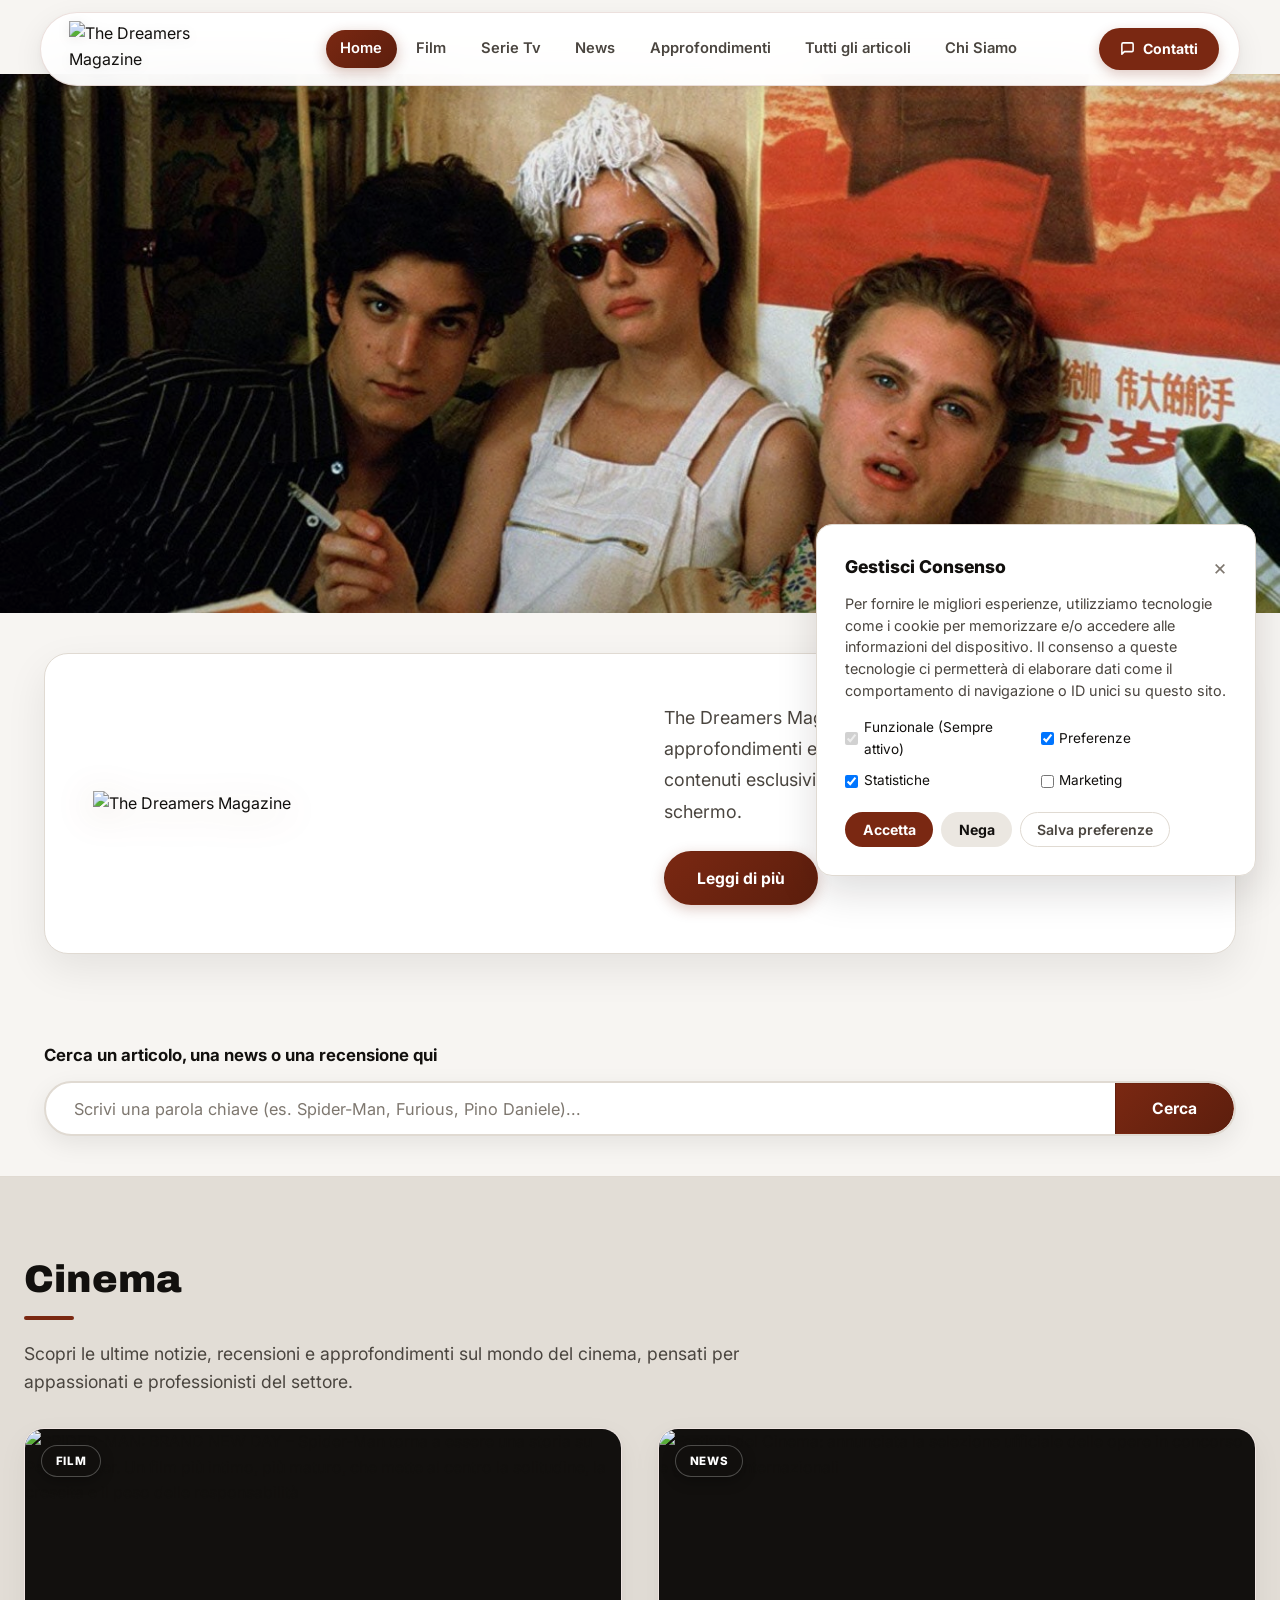
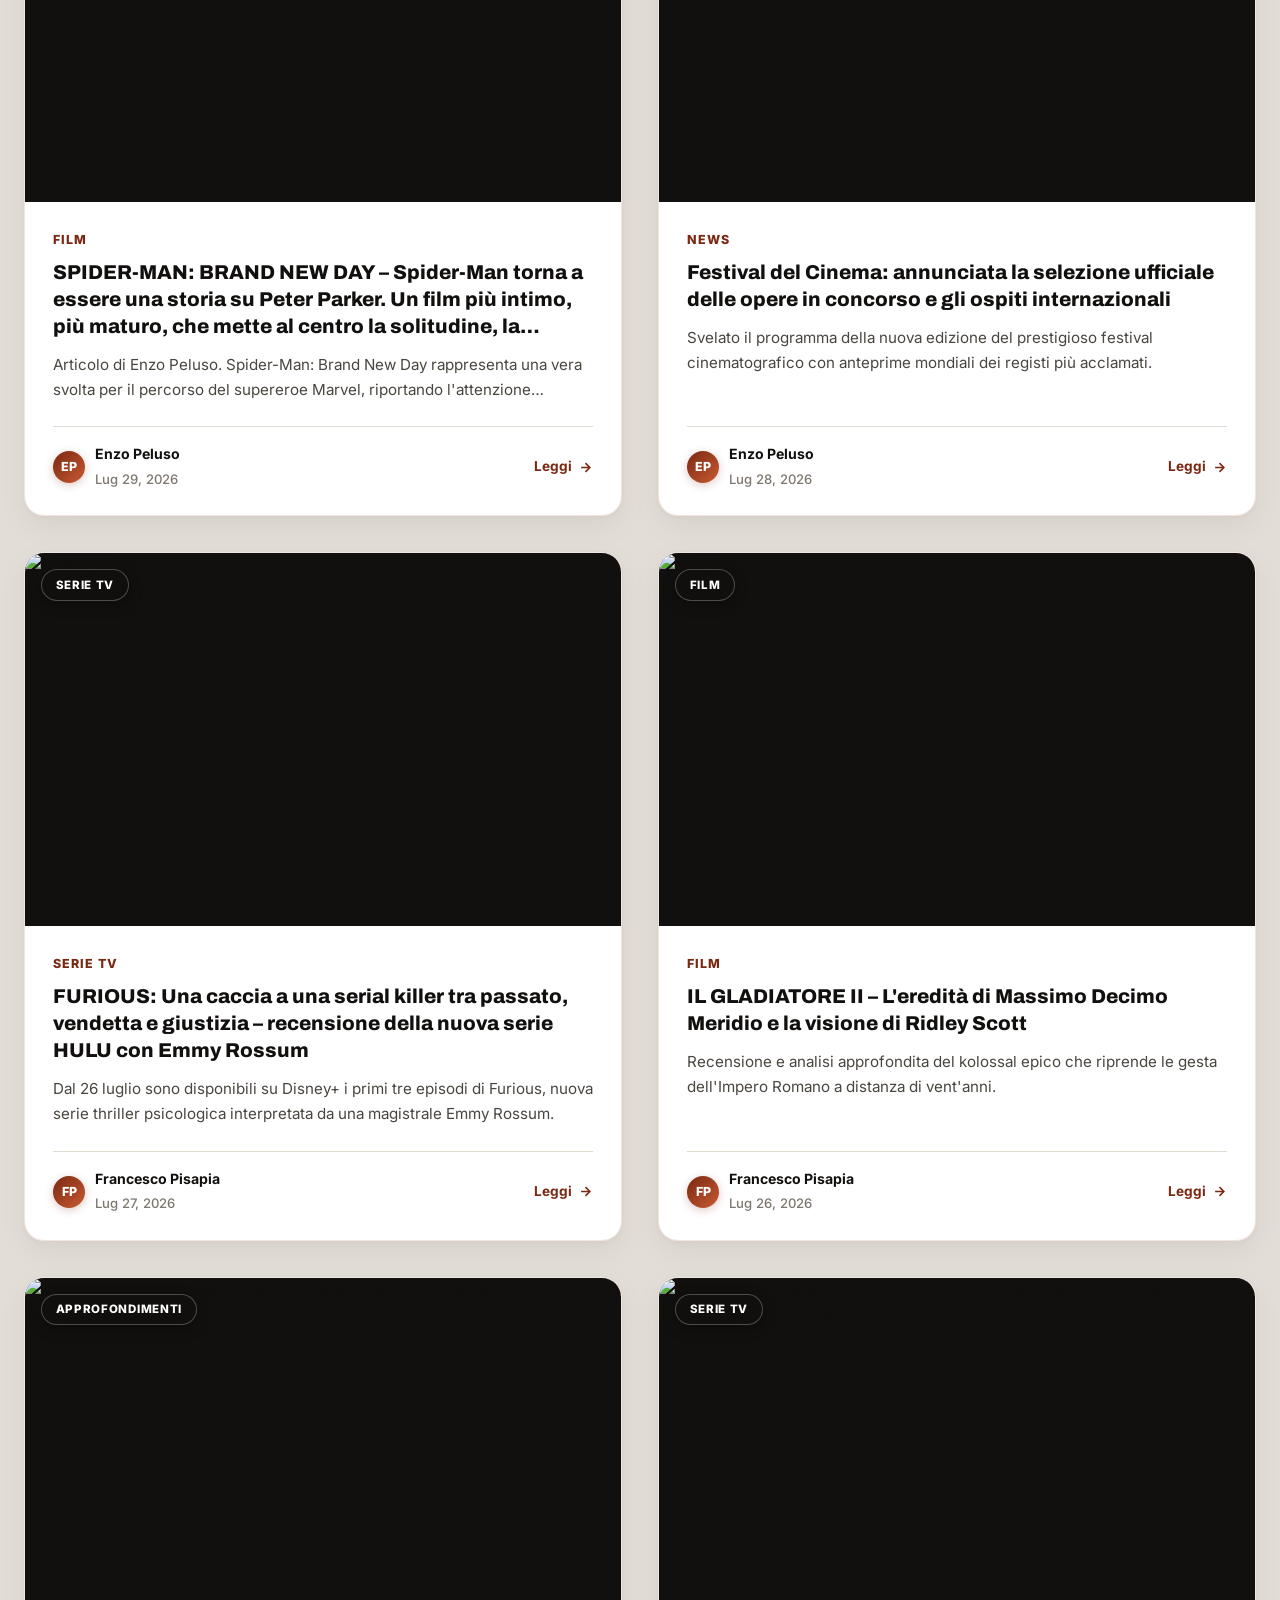
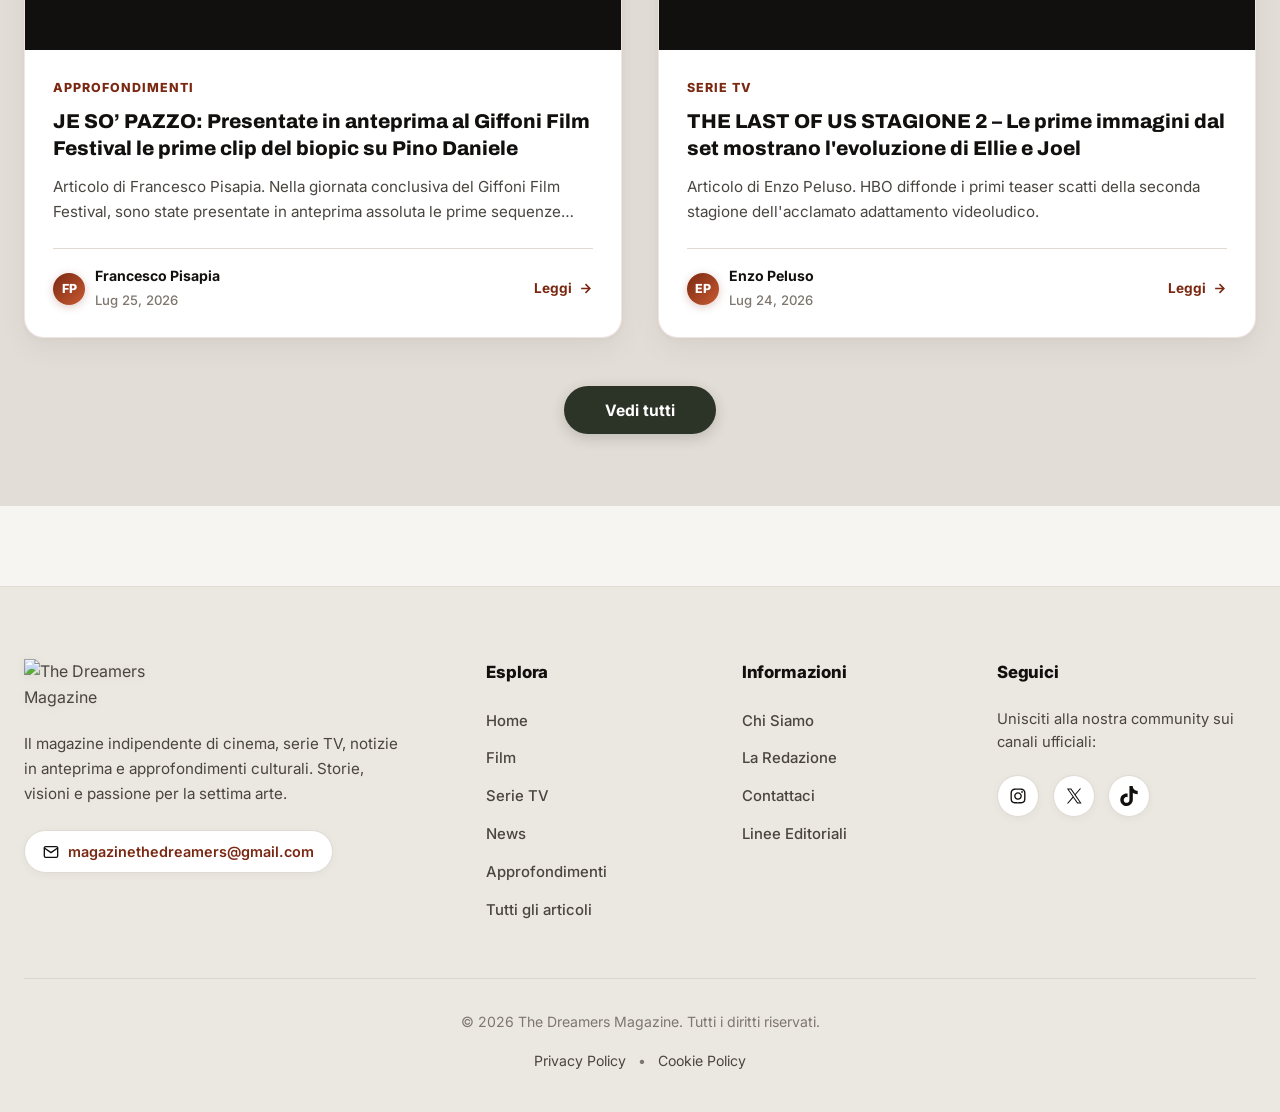
==== commit 5631b6a4: "Move logo from top of foto1 into hero content card replacing text 'Non un semplice magazine'" ====
--- a/index.html
+++ b/index.html
@@ -88,22 +88,17 @@
 
     <!-- Hero Section -->
     <section class="hero-section" id="info-section">
-      <!-- Full Edge-to-Edge Banner with Logo Overlaid ON TOP of foto1 -->
+      <!-- Full Edge-to-Edge Banner foto1 -->
       <div class="hero-photo-banner-wrapper">
         <img src="assets/foto/foto1.jpeg" alt="The Dreamers Magazine Cinema" class="hero-uncropped-img">
-        <div class="hero-banner-overlay"></div>
-        
-        <!-- Logo Overlaid directly ON TOP of foto1 -->
-        <div class="hero-overlaid-logo-wrapper">
-          <img src="https://www.thedreamersmagazine.it/wp-content/uploads/2026/04/Progetto-senza-titolo-3-scaled.png" alt="The Dreamers Magazine" class="hero-overlaid-logo">
-        </div>
-      </div>
-
-      <!-- Bottom Card: "Non un semplice magazine" sits BELOW the photo -->
+      </div>
+
+      <!-- Bottom Card with Logo sits BELOW the photo -->
       <div class="hero-content-container">
         <div class="hero-grid">
           <div class="hero-col hero-title-col ext-animate">
-            <h1 class="hero-title">Non un semplice magazine</h1>
+            <h1 class="sr-only">The Dreamers Magazine</h1>
+            <img src="https://www.thedreamersmagazine.it/wp-content/uploads/2026/04/Progetto-senza-titolo-3-scaled.png" alt="The Dreamers Magazine" class="hero-title-logo">
           </div>
           <div class="hero-col hero-desc-col ext-animate">
             <p class="hero-description">
--- a/css/styles.css
+++ b/css/styles.css
@@ -357,11 +357,6 @@
     max-width: 340px;
   }
 }
-  border: none;
-  border-radius: 0;
-  overflow: visible;
-  animation: patternSlideDownReveal 1.8s cubic-bezier(0.16, 1, 0.3, 1) 0.2s forwards;
-}
 
 @keyframes patternSlideDownReveal {
   0% {
@@ -676,6 +671,19 @@
   letter-spacing: -0.02em;
 }
 
+.hero-title-logo {
+  max-width: 420px;
+  width: 100%;
+  height: auto;
+  display: block;
+  filter: drop-shadow(0 6px 18px rgba(122, 40, 18, 0.22));
+  transition: transform 0.4s ease;
+}
+
+.hero-title-logo:hover {
+  transform: scale(1.02);
+}
+
 .hero-desc-col {
   display: flex;
   flex-direction: column;
@@ -2213,21 +2221,30 @@
 }
 
 .category-hero-container {
-  max-width: 1060px;
+  max-width: 1280px;
   margin: 0 auto;
 }
 
 .category-banner-card {
   position: relative;
   width: 100%;
-  min-height: 280px;
-  border-radius: 24px;
+  min-height: 480px;
+  background-color: #0B0A08;
+  border-radius: 28px;
   overflow: hidden;
-  box-shadow: 0 16px 45px rgba(18, 16, 14, 0.22);
-  border: 1px solid rgba(255, 255, 255, 0.7);
+  box-shadow: 0 20px 55px rgba(18, 16, 14, 0.28);
+  border: 1px solid rgba(255, 255, 255, 0.18);
   display: flex;
   align-items: flex-end;
-  padding: 2.5rem;
+  padding: 3.5rem 3rem;
+}
+
+@media (max-width: 768px) {
+  .category-banner-card {
+    min-height: 360px;
+    padding: 2rem 1.5rem;
+    border-radius: 20px;
+  }
 }
 
 .category-bg-img {
@@ -2236,9 +2253,9 @@
   width: 100%;
   height: 100%;
   object-fit: cover;
-  object-position: center;
+  object-position: center 25%;
   z-index: 1;
-  transition: transform 0.8s ease;
+  transition: transform 0.8s cubic-bezier(0.16, 1, 0.3, 1);
 }
 
 .category-banner-card:hover .category-bg-img {
@@ -2842,3 +2859,16 @@
 .category-filters {
   display: none !important;
 }
+
+/* Visually hidden utility for SEO and screen readers */
+.sr-only {
+  position: absolute !important;
+  width: 1px !important;
+  height: 1px !important;
+  padding: 0 !important;
+  margin: -1px !important;
+  overflow: hidden !important;
+  clip: rect(0, 0, 0, 0) !important;
+  white-space: nowrap !important;
+  border: 0 !important;
+}
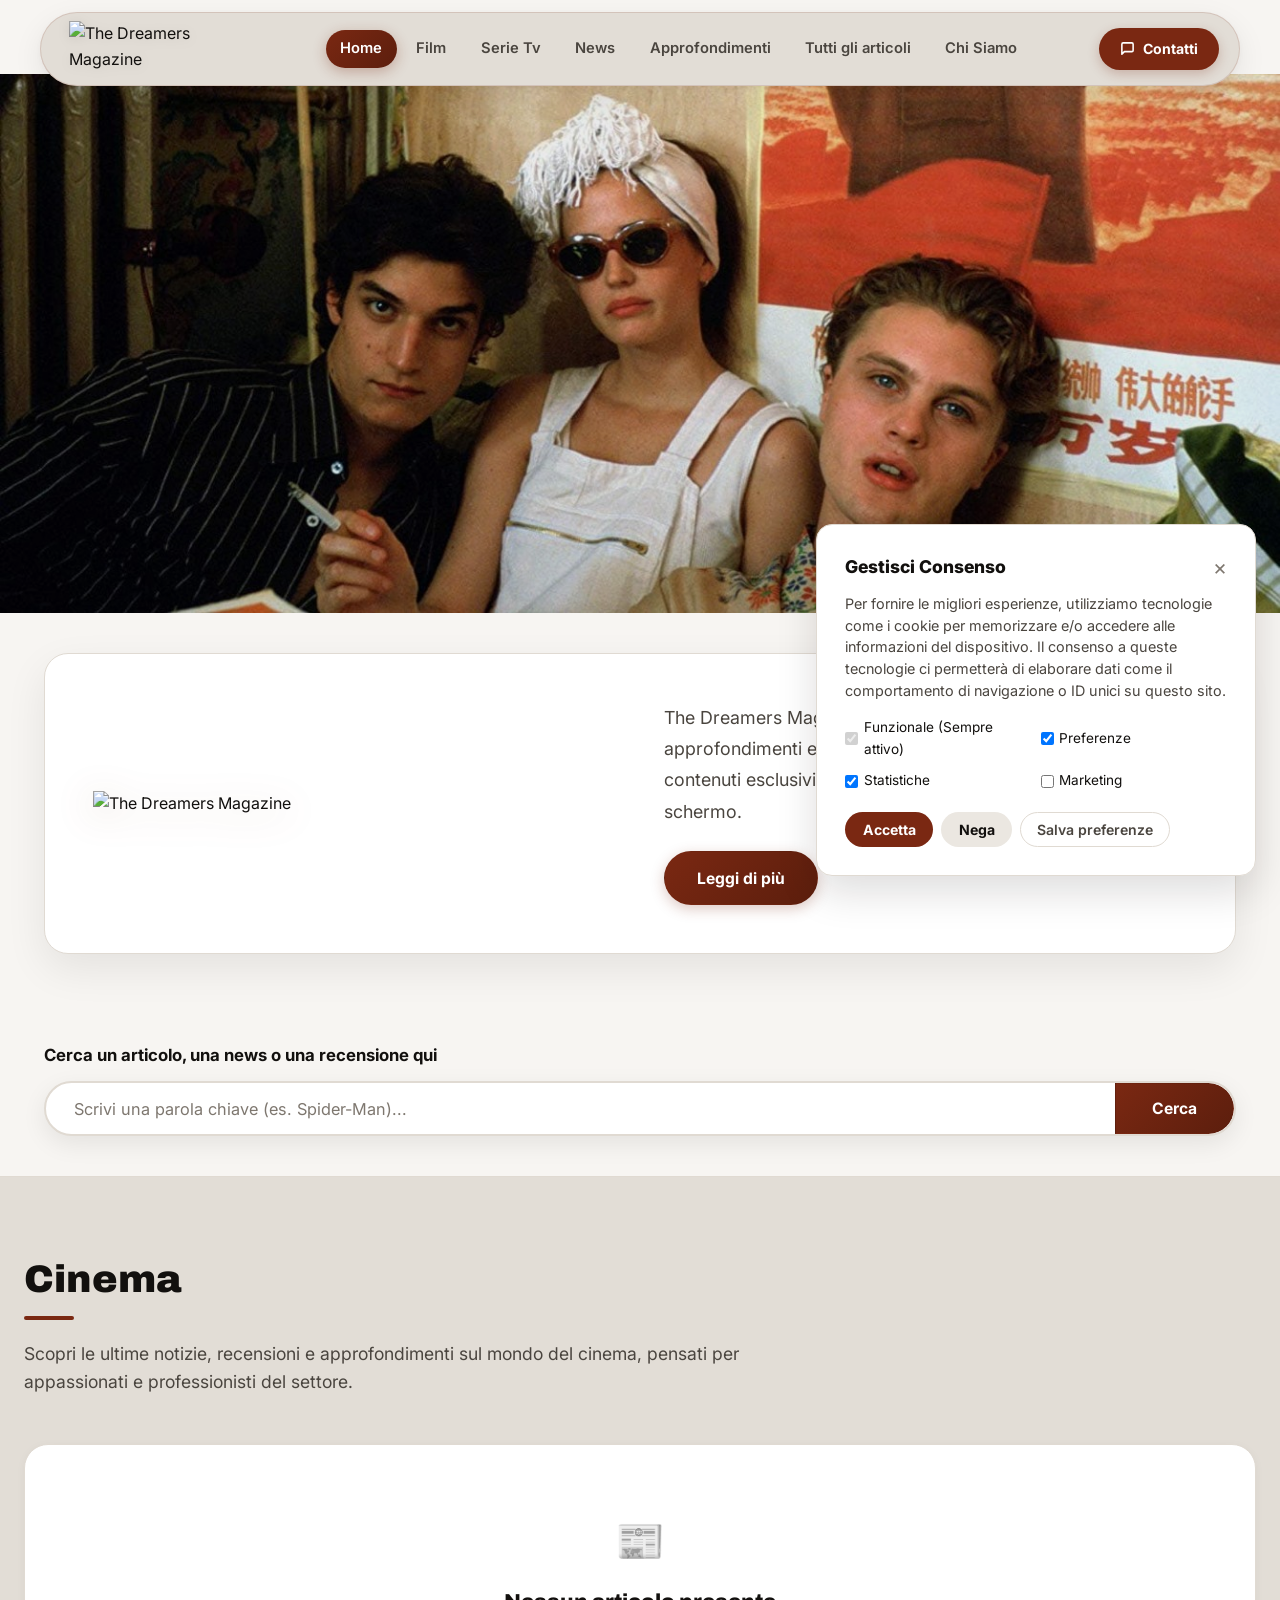
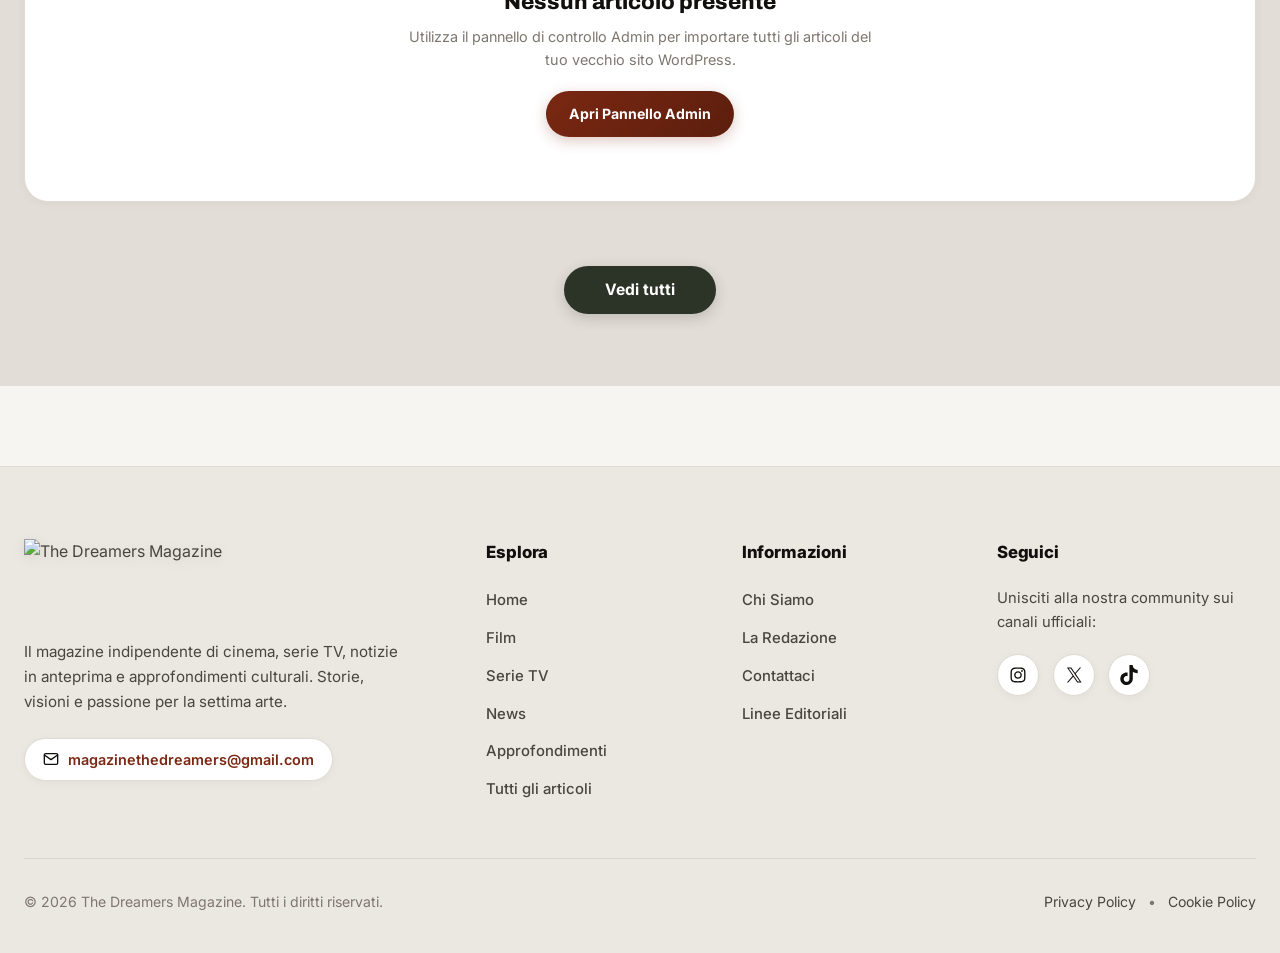
==== commit 45d33140: "Fix mobile version" ====
--- a/index.html
+++ b/index.html
@@ -73,9 +73,10 @@
 
         
         <button class="menu-toggle" id="menuToggleBtn" aria-label="Apri menu" aria-expanded="false" aria-controls="primaryNavMenu">
-          <svg width="22" height="22" viewBox="0 0 24 24" fill="none" stroke="currentColor" stroke-width="2" stroke-linecap="round" stroke-linejoin="round">
-            <line x1="4" y1="7.5" x2="20" y2="7.5"></line>
-            <line x1="4" y1="15" x2="20" y2="15"></line>
+          <svg width="22" height="22" viewBox="0 0 24 24" fill="none" stroke="currentColor" stroke-width="2.2" stroke-linecap="round" stroke-linejoin="round">
+            <line x1="3" y1="6" x2="21" y2="6"></line>
+            <line x1="3" y1="12" x2="21" y2="12"></line>
+            <line x1="3" y1="18" x2="21" y2="18"></line>
           </svg>
         </button>
       </div>
@@ -118,7 +119,7 @@
         <form role="search" id="searchForm" class="search-form" onsubmit="event.preventDefault();">
           <label for="searchInput" class="search-label">Cerca un articolo, una news o una recensione qui</label>
           <div class="search-input-wrapper">
-            <input type="search" id="searchInput" class="search-input" placeholder="Scrivi una parola chiave (es. Spider-Man, Furious, Pino Daniele)..." aria-label="Cerca articoli">
+            <input type="search" id="searchInput" class="search-input" placeholder="Scrivi una parola chiave (es. Spider-Man)..." aria-label="Cerca articoli">
             <button type="submit" id="searchBtn" class="btn btn-search">Cerca</button>
           </div>
         </form>
@@ -353,6 +354,7 @@
   </div>
 
   <!-- JavaScript App Logic -->
+  <script src="js/baas-service.js"></script>
   <script src="js/app.js"></script>
 </body>
 </html>
--- a/css/styles.css
+++ b/css/styles.css
@@ -144,7 +144,7 @@
 }
 
 .header-container {
-  background: rgba(255, 255, 255, 0.94);
+  background: #E2DDD6;
   backdrop-filter: blur(20px);
   -webkit-backdrop-filter: blur(20px);
   border: 1px solid rgba(122, 40, 18, 0.14);
@@ -154,12 +154,22 @@
   align-items: center;
   justify-content: space-between;
   box-shadow: 0 10px 30px rgba(18, 16, 14, 0.08), 0 2px 8px rgba(122, 40, 18, 0.04);
-  transition: all var(--transition-fast);
+  transition: all 0.4s cubic-bezier(0.16, 1, 0.3, 1);
+}
+
+/* Crystal Clear Frosted Glassmorphism Header on Scroll */
+.site-header.scrolled .header-container,
+.header-container.scrolled {
+  background: rgba(226, 221, 214, 0.15);
+  backdrop-filter: blur(20px) saturate(180%);
+  -webkit-backdrop-filter: blur(20px) saturate(180%);
+  border: 1px solid rgba(255, 255, 255, 0.5);
+  box-shadow: 0 10px 30px rgba(18, 16, 14, 0.08), inset 0 1px 1px rgba(255, 255, 255, 0.6);
 }
 
 .site-header:hover .header-container {
-  box-shadow: 0 14px 36px rgba(18, 16, 14, 0.12), 0 4px 12px rgba(122, 40, 18, 0.08);
-  border-color: rgba(122, 40, 18, 0.28);
+  box-shadow: 0 14px 36px rgba(18, 16, 14, 0.12), inset 0 1px 2px rgba(255, 255, 255, 0.9);
+  border-color: rgba(255, 255, 255, 0.85);
 }
 
 .custom-logo-link {
@@ -933,54 +943,47 @@
 
 .articles-grid {
   list-style: none;
-  display: grid !important;
-  grid-template-columns: repeat(2, 1fr) !important;
-  gap: 2.25rem !important;
+  display: grid;
+  grid-template-columns: repeat(2, 1fr);
+  gap: 2.25rem;
 }
 
 @media (max-width: 768px) {
   .articles-grid {
-    grid-template-columns: repeat(2, 1fr) !important;
-    gap: 1.25rem !important;
-  }
-}
-
-@media (max-width: 540px) {
-  .articles-grid {
-    grid-template-columns: repeat(2, 1fr) !important;
-    gap: 0.85rem !important;
+    grid-template-columns: 1fr !important;
+    gap: 1.5rem !important;
   }
 
   .card-content {
-    padding: 1rem 0.85rem 1rem 0.85rem !important;
+    padding: 1.25rem 1.1rem !important;
   }
 
   .card-title {
-    font-size: 0.95rem !important;
-    line-height: 1.3 !important;
-    margin-bottom: 0.5rem !important;
+    font-size: 1.15rem !important;
+    line-height: 1.35 !important;
+    margin-bottom: 0.6rem !important;
     -webkit-line-clamp: 3 !important;
   }
 
   .card-excerpt {
-    font-size: 0.82rem !important;
-    line-height: 1.4 !important;
-    margin-bottom: 0.75rem !important;
-    -webkit-line-clamp: 2 !important;
+    font-size: 0.9rem !important;
+    line-height: 1.5 !important;
+    margin-bottom: 0.85rem !important;
+    -webkit-line-clamp: 3 !important;
   }
 
   .card-author-avatar-initials {
-    width: 28px !important;
-    height: 28px !important;
-    font-size: 0.72rem !important;
+    width: 36px !important;
+    height: 36px !important;
+    font-size: 0.85rem !important;
   }
 
   .author-name {
+    font-size: 0.88rem !important;
+  }
+
+  .post-date {
     font-size: 0.78rem !important;
-  }
-
-  .post-date {
-    font-size: 0.7rem !important;
   }
 }
 
@@ -1214,18 +1217,18 @@
    8. Contact Section
    -------------------------------------------------------------------------- */
 .contact-section {
-  background-color: var(--bg-tertiary);
+  background-color: var(--bg-primary);
   padding: 0 1.5rem 4.5rem 1.5rem;
 }
 
 .contact-card-wrapper {
   max-width: var(--max-width);
   margin: 0 auto;
-  background-color: var(--bg-primary);
+  background-color: #FFFFFF;
   border-radius: 20px;
   overflow: hidden;
   display: grid;
-  grid-template-columns: 48% 52%;
+  grid-template-columns: 46% 54%;
   box-shadow: var(--shadow-md);
   border: 1px solid var(--border-color);
 }
@@ -1233,27 +1236,35 @@
 .contact-media-col {
   position: relative;
   width: 100%;
-  min-height: 440px;
+  height: 100%;
+  min-height: 460px;
+  overflow: hidden;
 }
 
 .contact-img {
   width: 100%;
   height: 100%;
   object-fit: cover;
+  object-position: center;
+  display: block;
 }
 
 .contact-form-col {
-  padding: 3.5rem 3rem;
+  padding: 4.25rem 3.5rem 3rem 3.5rem;
   display: flex;
   flex-direction: column;
   justify-content: center;
 }
 
+.form-container {
+  margin-top: 0.75rem;
+}
+
 .form-group {
-  margin-bottom: 1.25rem;
+  margin-bottom: 1rem;
   display: flex;
   flex-direction: column;
-  gap: 0.35rem;
+  gap: 0.3rem;
 }
 
 .form-group label {
@@ -1811,11 +1822,17 @@
 }
 
 .footer-logo {
-  max-height: 52px;
+  max-height: 80px;
+  max-width: 260px;
   width: auto;
   margin-bottom: 1.25rem;
   display: block;
-  filter: drop-shadow(0 2px 4px rgba(0,0,0,0.06));
+  filter: drop-shadow(0 3px 6px rgba(0,0,0,0.08));
+  transition: transform var(--transition-fast), filter var(--transition-fast);
+}
+
+.footer-logo:hover {
+  transform: scale(1.03);
 }
 
 .footer-bio {
@@ -2104,7 +2121,7 @@
   .nav-menu-wrapper {
     position: fixed;
     inset: 0;
-    background-color: rgba(247, 245, 242, 0.98);
+    background-color: #E2DDD6;
     backdrop-filter: blur(20px);
     -webkit-backdrop-filter: blur(20px);
     z-index: 9999;
@@ -2146,15 +2163,6 @@
     padding: 1.75rem;
   }
 }
-
-  .articles-grid {
-    grid-template-columns: 1fr;
-  }
-
-  .footer-bottom-bar {
-    flex-direction: column;
-    text-align: center;
-  }
 
 
 /* --------------------------------------------------------------------------
@@ -2872,3 +2880,1086 @@
   white-space: nowrap !important;
   border: 0 !important;
 }
+
+/* ==========================================================================
+   16. COMPLETE MOBILE RESPONSIVE OPTIMIZATION SYSTEM
+   ========================================================================== */
+
+/* Global Anti-Overflow & Body Scroll Lock */
+html, body {
+  overflow-x: hidden;
+  width: 100%;
+}
+
+body.body-menu-open {
+  overflow: hidden !important;
+  touch-action: none;
+}
+
+/* Table Overflow Wrapper for Admin and Data Tables */
+.articles-table-wrap {
+  width: 100%;
+  overflow-x: auto;
+  -webkit-overflow-scrolling: touch;
+  border-radius: 12px;
+}
+
+.admin-table {
+  min-width: 620px;
+}
+
+/* Header & Mobile Nav Capsule Adjustments */
+@media (max-width: 992px) {
+  .site-header {
+    top: 0.5rem;
+    padding: 0 0.75rem;
+  }
+
+  .header-container {
+    padding: 0.4rem 0.85rem 0.4rem 1.1rem;
+  }
+
+  .custom-logo {
+    max-height: 42px;
+  }
+
+  .nav-menu-wrapper {
+    position: fixed;
+    inset: 0;
+    width: 100vw;
+    height: 100vh;
+    background-color: rgba(226, 221, 214, 0.98);
+    backdrop-filter: blur(25px) saturate(180%);
+    -webkit-backdrop-filter: blur(25px) saturate(180%);
+    z-index: 99999;
+    display: flex;
+    flex-direction: column;
+    justify-content: center;
+    align-items: center;
+    padding: 2.5rem 1.5rem;
+    transform: translateY(-100%);
+    transition: transform 0.4s cubic-bezier(0.16, 1, 0.3, 1);
+  }
+
+  .nav-menu-wrapper.open {
+    transform: translateY(0);
+  }
+
+  .menu-close-btn {
+    display: flex !important;
+    align-items: center;
+    justify-content: center;
+    position: absolute;
+    top: 1.5rem;
+    right: 1.5rem;
+    width: 46px;
+    height: 46px;
+    border-radius: 50%;
+    background: rgba(18, 16, 14, 0.08);
+    border: 1px solid rgba(122, 40, 18, 0.18);
+    color: var(--text-primary);
+    cursor: pointer;
+  }
+
+  .menu-toggle {
+    display: flex !important;
+    align-items: center;
+    justify-content: center;
+    width: 40px;
+    height: 40px;
+    border-radius: 50%;
+    background: transparent;
+    border: none;
+    color: var(--brand-primary);
+    padding: 0;
+    cursor: pointer;
+    transition: background-color var(--transition-fast), transform var(--transition-fast);
+  }
+
+  .menu-toggle:hover,
+  .menu-toggle:active {
+    background-color: rgba(122, 40, 18, 0.1);
+  }
+
+  .nav-menu {
+    flex-direction: column;
+    gap: 1rem;
+    width: 100%;
+    max-width: 320px;
+    align-items: center;
+  }
+
+  .nav-link {
+    font-size: 1.25rem;
+    padding: 0.65rem 1.75rem;
+    width: 100%;
+    text-align: center;
+    border-radius: 9999px;
+  }
+
+  .contact-card-wrapper {
+    grid-template-columns: 1fr;
+    gap: 1.5rem;
+  }
+
+  .contact-media-col {
+    max-height: 280px;
+    overflow: hidden;
+    border-radius: 20px;
+  }
+
+  .contact-img {
+    width: 100%;
+    height: 100%;
+    object-fit: cover;
+    object-position: center 30%;
+  }
+}
+
+@media (max-width: 768px) {
+  .footer-logo {
+    max-height: 70px;
+    max-width: 230px;
+  }
+
+  .hero-section {
+    padding-bottom: 1.5rem;
+  }
+
+  .hero-photo-banner-wrapper {
+    height: auto;
+    max-height: none;
+    width: 100%;
+    overflow: hidden;
+  }
+
+  .hero-uncropped-img {
+    width: 100%;
+    height: auto;
+    display: block;
+    object-fit: contain;
+    filter: brightness(0.95);
+  }
+
+  .hero-content-container {
+    padding: 0 1rem;
+    margin-top: 1.5rem;
+    position: relative;
+    z-index: 5;
+  }
+
+  .hero-grid {
+    padding: 1.5rem 1.25rem;
+    border-radius: 20px;
+    gap: 0.85rem;
+    box-shadow: 0 10px 30px rgba(18, 16, 14, 0.07);
+    text-align: center;
+    align-items: center;
+    background: #FFFFFF;
+  }
+
+  .hero-title-logo {
+    max-width: 190px;
+    width: 65%;
+    margin: 0 auto;
+  }
+
+  .hero-description {
+    font-size: 0.9rem;
+    line-height: 1.55;
+    text-align: center;
+    color: var(--text-secondary);
+  }
+
+  .hero-action-buttons {
+    display: flex;
+    justify-content: center;
+    width: 100%;
+    margin-top: 0.25rem;
+  }
+
+  .hero-action-buttons .btn {
+    padding: 0.6rem 1.75rem;
+    font-size: 0.88rem;
+    font-weight: 700;
+    border-radius: 9999px;
+  }
+
+  .search-section {
+    padding: 1.5rem 1rem 2rem 1rem;
+  }
+
+  .search-label {
+    font-size: 0.95rem;
+    text-align: center;
+    justify-content: center;
+    width: 100%;
+  }
+
+  .category-hero-section {
+    padding: 1rem 0.75rem 1.5rem 0.75rem;
+  }
+
+  .category-banner-card {
+    min-height: 280px;
+    padding: 2rem 1.25rem 1.5rem 1.25rem;
+    border-radius: 20px;
+  }
+
+  .category-page-title {
+    font-size: clamp(1.8rem, 6vw, 2.5rem);
+  }
+
+  .category-page-desc {
+    font-size: 0.92rem;
+    line-height: 1.5;
+  }
+
+  /* Modal split stage mobile stacking */
+  .modal-hero-split-stage {
+    padding: 4.5rem 1.25rem 2rem 1.25rem;
+  }
+
+  .modal-hero-split-container {
+    grid-template-columns: 1fr;
+    gap: 1.75rem;
+  }
+
+  .modal-hero-cover-img {
+    max-height: 48vh;
+    border-radius: 14px;
+  }
+
+  .modal-article-title {
+    font-size: clamp(1.5rem, 5vw, 2.2rem);
+    margin-bottom: 1.25rem;
+  }
+
+  .modal-paper-container {
+    padding: 2rem 1.25rem 3.5rem 1.25rem;
+  }
+
+  .modal-text-content {
+    font-size: 1rem;
+    line-height: 1.75;
+  }
+
+  .team-grid {
+    grid-template-columns: 1fr;
+    gap: 1.5rem;
+  }
+
+  .team-modal-body {
+    padding: 2rem 1.25rem 3.5rem 1.25rem;
+  }
+
+  .admin-header-tabs {
+    flex-direction: column;
+    gap: 0.5rem;
+  }
+
+  .tab-link {
+    width: 100%;
+    justify-content: center;
+  }
+}
+
+@media (max-width: 576px) {
+  .search-container {
+    padding: 0 0.25rem;
+  }
+
+  .search-form {
+    padding: 1.25rem 1rem;
+    border-radius: 20px;
+    text-align: center;
+    align-items: center;
+  }
+
+  .search-input-wrapper {
+    flex-direction: column;
+    gap: 0.65rem;
+    background: transparent;
+    border: none;
+    padding: 0;
+    box-shadow: none;
+    overflow: visible;
+    border-radius: 0;
+    width: 100%;
+  }
+
+  .search-input {
+    width: 100%;
+    background: #FFFFFF;
+    border: 1.5px solid var(--border-color);
+    border-radius: 9999px;
+    padding: 0.75rem 1.25rem;
+    font-size: 0.88rem;
+    text-overflow: ellipsis;
+    white-space: nowrap;
+    overflow: hidden;
+    box-shadow: 0 2px 10px rgba(18, 16, 14, 0.04);
+    text-align: center;
+  }
+
+  .search-input:focus {
+    border-color: var(--brand-primary);
+    box-shadow: 0 4px 14px rgba(122, 40, 18, 0.2);
+    outline: none;
+  }
+
+  .btn-search {
+    width: 100%;
+    padding: 0.75rem;
+    border-radius: 9999px;
+    font-size: 0.92rem;
+    font-weight: 800;
+    text-align: center;
+    justify-content: center;
+    background: linear-gradient(135deg, var(--brand-primary), var(--brand-primary-hover));
+    color: #FFFFFF;
+    box-shadow: 0 4px 14px rgba(122, 40, 18, 0.3);
+  }
+
+  .modal-close-btn,
+  .team-modal-close-btn {
+    top: 0.85rem !important;
+    right: 0.85rem !important;
+    width: 44px !important;
+    height: 44px !important;
+    background: rgba(18, 16, 14, 0.9) !important;
+    border: 1px solid rgba(255, 255, 255, 0.4) !important;
+    z-index: 999999 !important;
+  }
+
+  .login-card {
+    padding: 1.75rem 1.25rem;
+  }
+
+  .category-pills-grid {
+    grid-template-columns: repeat(2, 1fr);
+  }
+}
+
+@media (max-width: 420px) {
+  .custom-logo {
+    max-height: 34px;
+  }
+
+  .header-actions {
+    gap: 0.4rem;
+  }
+
+  .nav-cta-btn {
+    padding: 0.4rem 0.75rem;
+    font-size: 0.8rem;
+  }
+
+  .articles-grid {
+    grid-template-columns: 1fr !important;
+    gap: 1.25rem !important;
+  }
+
+  .card-content {
+    padding: 1.1rem 1rem !important;
+  }
+
+  .card-title {
+    font-size: 1.05rem !important;
+    line-height: 1.3 !important;
+  }
+
+  .post-date {
+    font-size: 0.76rem !important;
+  }
+}
+
+/* Admin Specific Responsive Enhancements */
+.navbar {
+  background: var(--bg-card);
+  border-bottom: 1px solid var(--border-color);
+  padding: 0.75rem 1.25rem;
+  position: sticky;
+  top: 0;
+  z-index: 1000;
+}
+
+.navbar-container {
+  max-width: var(--max-width);
+  margin: 0 auto;
+  display: flex;
+  justify-content: space-between;
+  align-items: center;
+}
+
+.brand-logo {
+  display: flex;
+  align-items: center;
+  gap: 0.5rem;
+  font-weight: 800;
+  font-size: 1.15rem;
+  color: var(--text-primary);
+}
+
+.nav-actions {
+  display: flex;
+  align-items: center;
+  gap: 0.75rem;
+}
+
+.cropper-canvas-wrap {
+  width: 100%;
+  max-width: 100%;
+  overflow: hidden;
+  border-radius: 12px;
+  background: #000;
+  display: flex;
+  justify-content: center;
+  align-items: center;
+}
+
+.cropper-canvas-wrap canvas {
+  max-width: 100%;
+  height: auto;
+}
+
+@media (max-width: 640px) {
+  .cover-image-container {
+    grid-template-columns: 1fr !important;
+  }
+  
+  .mini-btn-group {
+    flex-wrap: wrap;
+  }
+}
+
+/* ==========================================================================
+   17. ADMIN PANEL HIGH-END DESIGN SYSTEM & COMPONENT STYLES
+   ========================================================================== */
+
+/* Main Admin Layout & Wrapper */
+.main-content {
+  max-width: var(--max-width);
+  margin: 0 auto;
+  padding: 2.5rem 1.5rem 5rem 1.5rem;
+  width: 100%;
+}
+
+/* Login Card & Auth Suite */
+.login-wrapper {
+  display: flex;
+  align-items: center;
+  justify-content: center;
+  min-height: calc(75vh - 80px);
+  padding: 1rem;
+  width: 100%;
+  margin: 0 auto;
+}
+
+.login-card {
+  background: #FFFFFF;
+  border-radius: 24px;
+  padding: 2.75rem 2.25rem;
+  width: 100%;
+  max-width: 440px;
+  box-shadow: 0 15px 45px rgba(18, 16, 14, 0.08);
+  text-align: center;
+  border: 1px solid rgba(122, 40, 18, 0.12);
+  margin: 0 auto;
+}
+
+.login-badge-avatar {
+  width: 64px;
+  height: 64px;
+  margin: 0 auto 1.25rem auto;
+  border-radius: 50%;
+  background: linear-gradient(135deg, var(--brand-primary), var(--brand-accent));
+  color: #FFFFFF;
+  display: flex;
+  align-items: center;
+  justify-content: center;
+  box-shadow: 0 8px 20px rgba(122, 40, 18, 0.3);
+}
+
+.login-card-title {
+  font-family: var(--font-heading);
+  font-size: 1.75rem;
+  font-weight: 900;
+  color: var(--text-primary);
+  margin-bottom: 0.35rem;
+}
+
+.login-card-subtitle {
+  font-size: 0.92rem;
+  color: var(--text-secondary);
+  margin-bottom: 1.75rem;
+}
+
+.login-error-alert {
+  background: rgba(239, 68, 68, 0.08);
+  border: 1px solid rgba(239, 68, 68, 0.25);
+  color: #dc2626;
+  padding: 0.75rem 1rem;
+  border-radius: 14px;
+  font-size: 0.85rem;
+  font-weight: 600;
+  margin-bottom: 1.25rem;
+  text-align: left;
+}
+
+.form-group {
+  margin-bottom: 1.25rem;
+  text-align: left;
+}
+
+.form-label {
+  font-size: 0.82rem;
+  font-weight: 700;
+  color: var(--text-secondary);
+  display: block;
+  margin-bottom: 0.35rem;
+  text-transform: uppercase;
+  letter-spacing: 0.04em;
+}
+
+.input-icon-wrapper {
+  position: relative;
+  width: 100%;
+}
+
+.input-icon {
+  position: absolute;
+  left: 1.1rem;
+  top: 50%;
+  transform: translateY(-50%);
+  font-size: 0.9rem;
+  font-weight: 700;
+  color: var(--text-muted);
+  pointer-events: none;
+}
+
+.form-control {
+  width: 100%;
+  background: var(--bg-primary);
+  border: 1px solid var(--border-color);
+  border-radius: 14px;
+  padding: 0.8rem 1.1rem;
+  font-size: 0.95rem;
+  color: var(--text-primary);
+  outline: none;
+  transition: all var(--transition-fast);
+}
+
+.form-control.input-with-icon {
+  padding-left: 2.5rem;
+}
+
+.form-control:focus {
+  border-color: var(--brand-primary);
+  box-shadow: 0 0 0 3px rgba(122, 40, 18, 0.12);
+  background: #FFFFFF;
+}
+
+.login-submit-btn {
+  width: 100%;
+  padding: 0.85rem;
+  font-size: 1rem;
+  font-weight: 800;
+  border-radius: 9999px;
+  margin-top: 0.5rem;
+  justify-content: center;
+}
+
+.demo-credentials-box {
+  margin-top: 1.75rem;
+  padding: 1.1rem;
+  background: var(--bg-primary);
+  border: 1px solid var(--border-color);
+  border-radius: 16px;
+  text-align: center;
+}
+
+.btn-preset {
+  background: #FFFFFF;
+  border: 1px solid var(--border-color);
+  color: var(--brand-primary);
+  font-size: 0.82rem;
+  font-weight: 700;
+  padding: 0.5rem 1rem;
+  border-radius: 9999px;
+  cursor: pointer;
+  transition: all var(--transition-fast);
+  display: inline-flex;
+  align-items: center;
+  gap: 0.4rem;
+}
+
+.btn-preset:hover {
+  background: var(--brand-primary);
+  color: #FFFFFF;
+  border-color: var(--brand-primary);
+}
+
+/* Admin Tabs & Navigation */
+.admin-header-tabs {
+  display: flex;
+  gap: 0.75rem;
+  margin-bottom: 2rem;
+  border-bottom: 2px solid var(--border-color);
+  padding-bottom: 0.75rem;
+  flex-wrap: wrap;
+}
+
+.tab-link {
+  display: inline-flex;
+  align-items: center;
+  gap: 0.6rem;
+  background: transparent;
+  border: none;
+  padding: 0.65rem 1.4rem;
+  font-size: 0.95rem;
+  font-weight: 700;
+  color: var(--text-secondary);
+  border-radius: 9999px;
+  cursor: pointer;
+  transition: all var(--transition-fast);
+}
+
+.tab-link:hover {
+  background: rgba(122, 40, 18, 0.08);
+  color: var(--brand-primary);
+}
+
+.tab-link.active {
+  background: linear-gradient(135deg, var(--brand-primary), var(--brand-primary-hover));
+  color: #FFFFFF !important;
+  box-shadow: 0 4px 14px rgba(122, 40, 18, 0.3);
+}
+
+/* Admin Editor & Management Cards */
+.editor-card, .admin-card {
+  background: #FFFFFF;
+  border: 1px solid var(--border-color);
+  border-radius: 24px;
+  padding: 2.5rem 2rem;
+  box-shadow: 0 10px 30px rgba(18, 16, 14, 0.06);
+  margin-bottom: 2.5rem;
+}
+
+.section-label {
+  font-size: 0.82rem;
+  font-weight: 800;
+  text-transform: uppercase;
+  letter-spacing: 0.06em;
+  color: var(--brand-primary);
+  margin-bottom: 0.6rem;
+  display: flex;
+  align-items: center;
+  gap: 0.4rem;
+}
+
+.input-large-title {
+  width: 100%;
+  background: var(--bg-primary);
+  border: 1.5px solid var(--border-color);
+  border-radius: 16px;
+  padding: 1rem 1.25rem;
+  font-family: var(--font-heading);
+  font-size: 1.4rem;
+  font-weight: 800;
+  color: var(--text-primary);
+  outline: none;
+  transition: all var(--transition-fast);
+}
+
+.input-large-title:focus {
+  border-color: var(--brand-primary);
+  background: #FFFFFF;
+  box-shadow: 0 4px 16px rgba(122, 40, 18, 0.15);
+}
+
+.input-large-subtitle {
+  width: 100%;
+  background: var(--bg-primary);
+  border: 1px solid var(--border-color);
+  border-radius: 14px;
+  padding: 0.85rem 1.1rem;
+  font-size: 1rem;
+  color: var(--text-secondary);
+  outline: none;
+  transition: all var(--transition-fast);
+}
+
+.input-large-subtitle:focus {
+  border-color: var(--brand-primary);
+  background: #FFFFFF;
+}
+
+/* Category Pills Selector Grid */
+.category-pills-grid {
+  display: grid;
+  grid-template-columns: repeat(auto-fill, minmax(140px, 1fr));
+  gap: 0.75rem;
+}
+
+.cat-pill-option {
+  position: relative;
+  cursor: pointer;
+  user-select: none;
+}
+
+.cat-pill-option input[type="radio"] {
+  position: absolute;
+  opacity: 0;
+  width: 0;
+  height: 0;
+}
+
+.cat-pill-label {
+  display: block;
+  text-align: center;
+  padding: 0.65rem 1.1rem;
+  border-radius: 9999px;
+  border: 1px solid var(--border-color);
+  background: var(--bg-primary);
+  font-size: 0.88rem;
+  font-weight: 700;
+  color: var(--text-secondary);
+  transition: all var(--transition-fast);
+}
+
+.cat-pill-option:hover .cat-pill-label {
+  border-color: var(--brand-primary);
+  color: var(--brand-primary);
+}
+
+.cat-pill-option input[type="radio"]:checked + .cat-pill-label {
+  background: linear-gradient(135deg, var(--brand-primary), var(--brand-primary-hover));
+  color: #FFFFFF;
+  border-color: var(--brand-primary);
+  box-shadow: 0 4px 14px rgba(122, 40, 18, 0.3);
+}
+
+/* Cover Image Upload & Controls */
+.cover-image-container {
+  display: grid;
+  grid-template-columns: 1fr 1fr;
+  gap: 1.5rem;
+  align-items: start;
+}
+
+.file-upload-card {
+  border: 2px dashed var(--border-color);
+  border-radius: 18px;
+  padding: 2rem 1.25rem;
+  text-align: center;
+  background: var(--bg-primary);
+  cursor: pointer;
+  position: relative;
+  transition: all var(--transition-fast);
+}
+
+.file-upload-card:hover {
+  border-color: var(--brand-primary);
+  background: rgba(122, 40, 18, 0.04);
+}
+
+.file-input-hidden {
+  position: absolute;
+  inset: 0;
+  opacity: 0;
+  cursor: pointer;
+  width: 100%;
+  height: 100%;
+}
+
+.image-preview-box {
+  width: 100%;
+  height: 180px;
+  border-radius: 16px;
+  border: 1px solid var(--border-color);
+  background: #0B0A08;
+  overflow: hidden;
+  display: flex;
+  align-items: center;
+  justify-content: center;
+  position: relative;
+  box-shadow: var(--shadow-sm);
+}
+
+.image-preview-box img {
+  width: 100%;
+  height: 100%;
+  object-fit: cover;
+  display: none;
+}
+
+.crop-controls-card {
+  background: var(--bg-primary);
+  border: 1px solid var(--border-color);
+  border-radius: 16px;
+  padding: 1rem 1.1rem;
+  margin-top: 1rem;
+}
+
+.mini-btn-group {
+  display: flex;
+  gap: 0.4rem;
+  flex-wrap: wrap;
+}
+
+.btn-crop-opt, .btn-ratio-opt, .btn-pos-opt, .btn-font-opt, .btn-filter-opt {
+  background: #FFFFFF;
+  border: 1px solid var(--border-color);
+  padding: 0.35rem 0.8rem;
+  border-radius: 9999px;
+  font-size: 0.78rem;
+  font-weight: 700;
+  color: var(--text-secondary);
+  cursor: pointer;
+  transition: all var(--transition-fast);
+}
+
+.btn-crop-opt.active, .btn-ratio-opt.active, .btn-pos-opt.active, .btn-font-opt.active, .btn-filter-opt.active {
+  background: var(--brand-primary);
+  color: #FFFFFF;
+  border-color: var(--brand-primary);
+  box-shadow: 0 2px 8px rgba(122, 40, 18, 0.25);
+}
+
+/* Rich Text Editor Elements */
+.textarea-large-editor {
+  width: 100%;
+  min-height: 280px;
+  background: var(--bg-primary);
+  border: 1.5px solid var(--border-color);
+  border-radius: 16px;
+  padding: 1.25rem;
+  font-family: inherit;
+  font-size: 1rem;
+  line-height: 1.7;
+  color: var(--text-primary);
+  outline: none;
+  resize: vertical;
+  transition: all var(--transition-fast);
+}
+
+.textarea-large-editor:focus {
+  border-color: var(--brand-primary);
+  background: #FFFFFF;
+  box-shadow: 0 4px 16px rgba(122, 40, 18, 0.12);
+}
+
+.editor-toolbar {
+  display: flex;
+  gap: 0.4rem;
+  flex-wrap: wrap;
+  margin-bottom: 0.6rem;
+  background: var(--bg-primary);
+  padding: 0.5rem;
+  border-radius: 12px;
+  border: 1px solid var(--border-color);
+}
+
+.tool-btn {
+  background: #FFFFFF;
+  border: 1px solid var(--border-color);
+  padding: 0.35rem 0.75rem;
+  border-radius: 8px;
+  font-size: 0.78rem;
+  font-weight: 700;
+  color: var(--text-secondary);
+  cursor: pointer;
+  transition: all var(--transition-fast);
+}
+
+.tool-btn:hover {
+  background: var(--brand-primary);
+  color: #FFFFFF;
+  border-color: var(--brand-primary);
+}
+
+.color-swatches-grid {
+  display: flex;
+  gap: 0.5rem;
+  align-items: center;
+  flex-wrap: wrap;
+}
+
+.color-swatch {
+  width: 28px;
+  height: 28px;
+  border-radius: 50%;
+  border: 2px solid var(--border-color);
+  cursor: pointer;
+  transition: transform 0.2s ease, border-color 0.2s ease;
+}
+
+.color-swatch:hover, .color-swatch.active {
+  transform: scale(1.2);
+  border-color: var(--brand-primary);
+  box-shadow: 0 0 10px rgba(122, 40, 18, 0.35);
+}
+
+.color-input-custom {
+  width: 32px;
+  height: 32px;
+  padding: 0;
+  border: none;
+  border-radius: 50%;
+  cursor: pointer;
+  background: transparent;
+}
+
+/* Management Table Styling */
+.admin-card-title {
+  font-family: var(--font-heading);
+  font-size: 1.5rem;
+  font-weight: 900;
+  color: var(--text-primary);
+  margin-bottom: 1.25rem;
+}
+
+.articles-table-wrap {
+  width: 100%;
+  overflow-x: auto;
+  -webkit-overflow-scrolling: touch;
+  border-radius: 16px;
+  border: 1px solid var(--border-color);
+}
+
+.admin-table {
+  width: 100%;
+  border-collapse: collapse;
+  text-align: left;
+  background: #FFFFFF;
+}
+
+.admin-table th {
+  background: var(--bg-primary);
+  padding: 1rem 1.25rem;
+  font-size: 0.82rem;
+  font-weight: 800;
+  text-transform: uppercase;
+  letter-spacing: 0.05em;
+  color: var(--brand-primary);
+  border-bottom: 2px solid var(--border-color);
+}
+
+.admin-table td {
+  padding: 1rem 1.25rem;
+  border-bottom: 1px solid var(--border-color);
+  vertical-align: middle;
+  font-size: 0.9rem;
+  color: var(--text-primary);
+}
+
+.admin-table tbody tr:hover {
+  background-color: rgba(122, 40, 18, 0.03);
+}
+
+.table-thumb {
+  width: 60px;
+  height: 40px;
+  border-radius: 8px;
+  object-fit: cover;
+  border: 1px solid var(--border-color);
+}
+
+.action-btn-group {
+  display: flex;
+  gap: 0.4rem;
+}
+
+/* Modal Overlay & Container for Cropper */
+.modal-overlay {
+  position: fixed;
+  inset: 0;
+  background: rgba(18, 16, 14, 0.85);
+  backdrop-filter: blur(10px);
+  -webkit-backdrop-filter: blur(10px);
+  z-index: 99999;
+  display: flex;
+  align-items: center;
+  justify-content: center;
+  opacity: 0;
+  visibility: hidden;
+  transition: opacity 0.3s ease, visibility 0.3s ease;
+}
+
+.modal-overlay.open {
+  opacity: 1;
+  visibility: visible;
+}
+
+.modal-container {
+  background: #FFFFFF;
+  border-radius: 24px;
+  padding: 2rem;
+  width: 90%;
+  max-width: 680px;
+  position: relative;
+  box-shadow: 0 20px 50px rgba(0, 0, 0, 0.5);
+  border: 1px solid var(--border-color);
+}
+
+.modal-close {
+  position: absolute;
+  top: 1.25rem;
+  right: 1.25rem;
+  background: var(--bg-primary);
+  border: none;
+  width: 36px;
+  height: 36px;
+  border-radius: 50%;
+  font-size: 1.1rem;
+  font-weight: 800;
+  color: var(--text-secondary);
+  cursor: pointer;
+  display: flex;
+  align-items: center;
+  justify-content: center;
+  transition: all var(--transition-fast);
+}
+
+.modal-close:hover {
+  background: var(--brand-primary);
+  color: #FFFFFF;
+}
+
+/* Toast Notifications System */
+.toast-container {
+  position: fixed;
+  bottom: 2rem;
+  right: 2rem;
+  z-index: 999999;
+  display: flex;
+  flex-direction: column;
+  gap: 0.75rem;
+  pointer-events: none;
+}
+
+.toast {
+  background: var(--text-primary);
+  color: #FFFFFF;
+  padding: 0.85rem 1.5rem;
+  border-radius: 9999px;
+  font-size: 0.88rem;
+  font-weight: 700;
+  box-shadow: 0 10px 30px rgba(0, 0, 0, 0.3);
+  display: flex;
+  align-items: center;
+  gap: 0.6rem;
+  transition: all 0.3s ease;
+  pointer-events: auto;
+}
+
+.toast-success {
+  background: linear-gradient(135deg, var(--brand-primary), var(--brand-primary-hover));
+}
+
+.toast-error {
+  background: linear-gradient(135deg, #ef4444, #dc2626);
+}
+
+
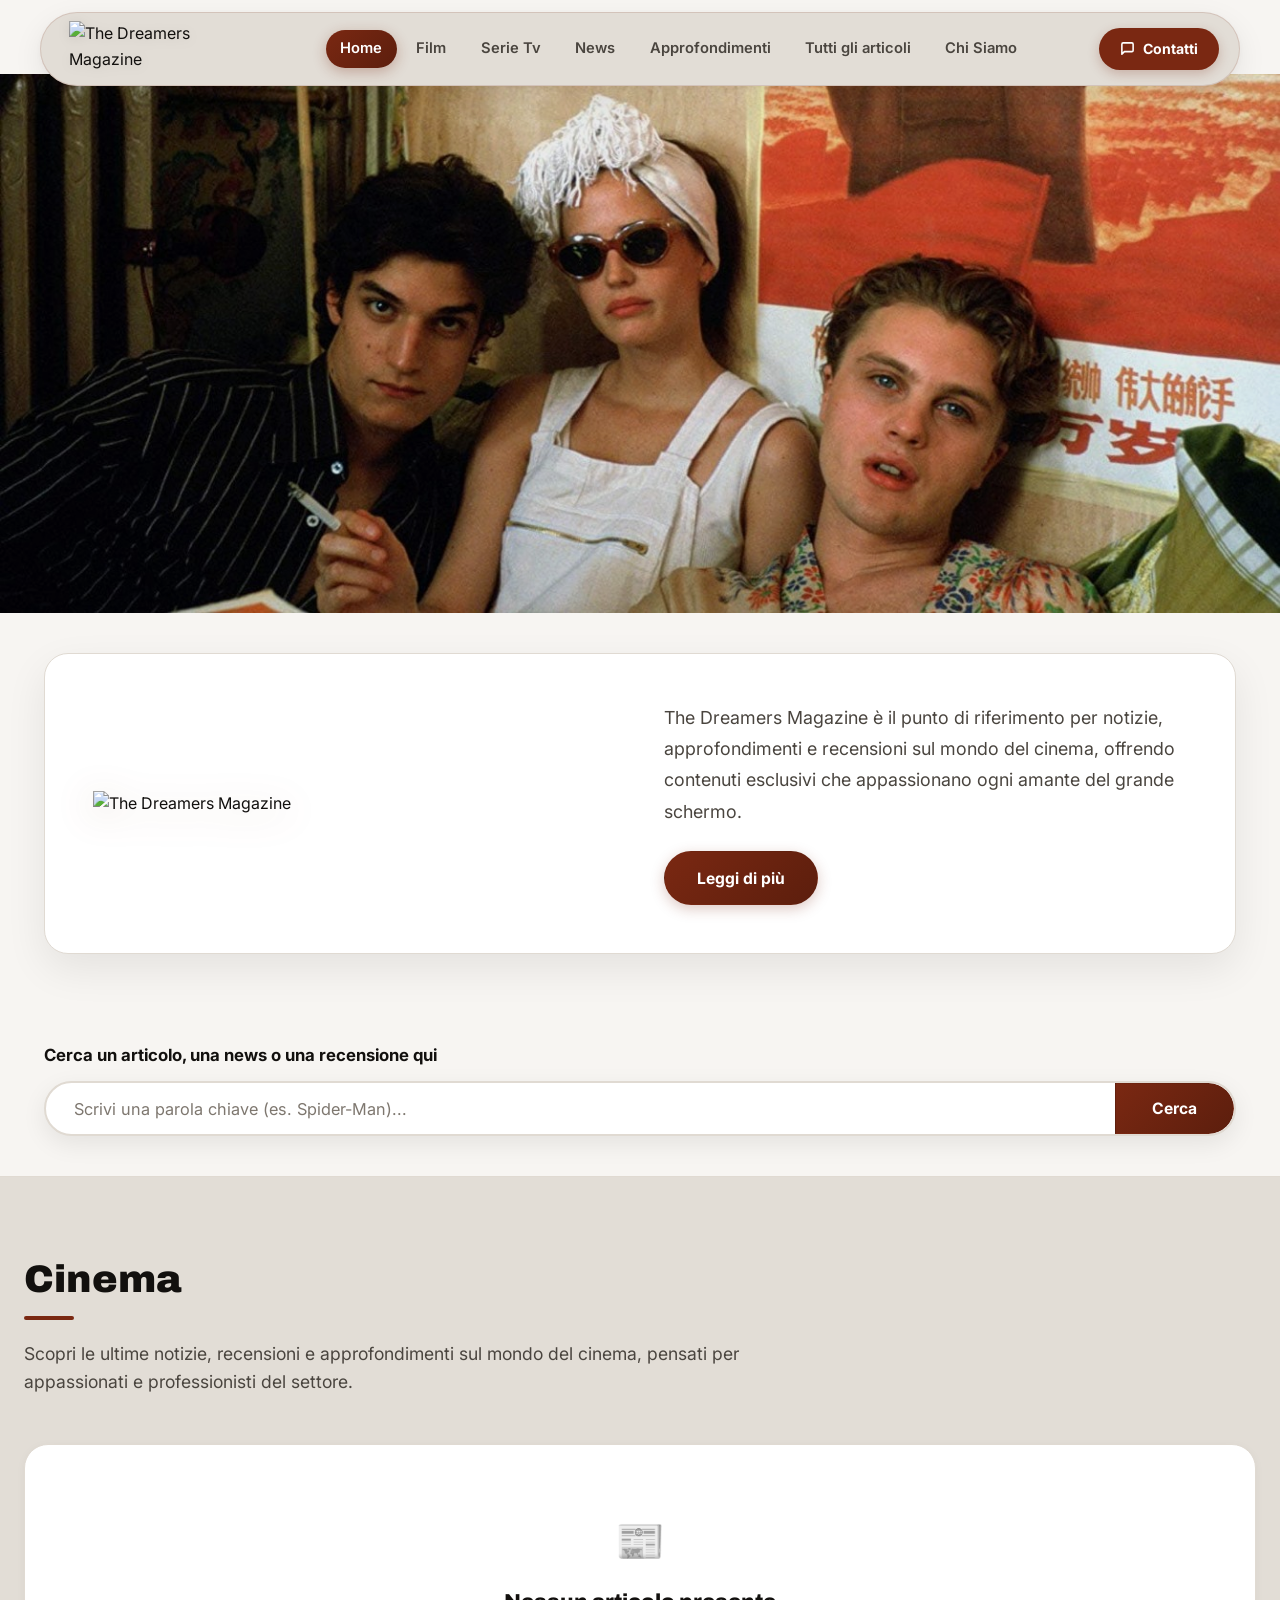
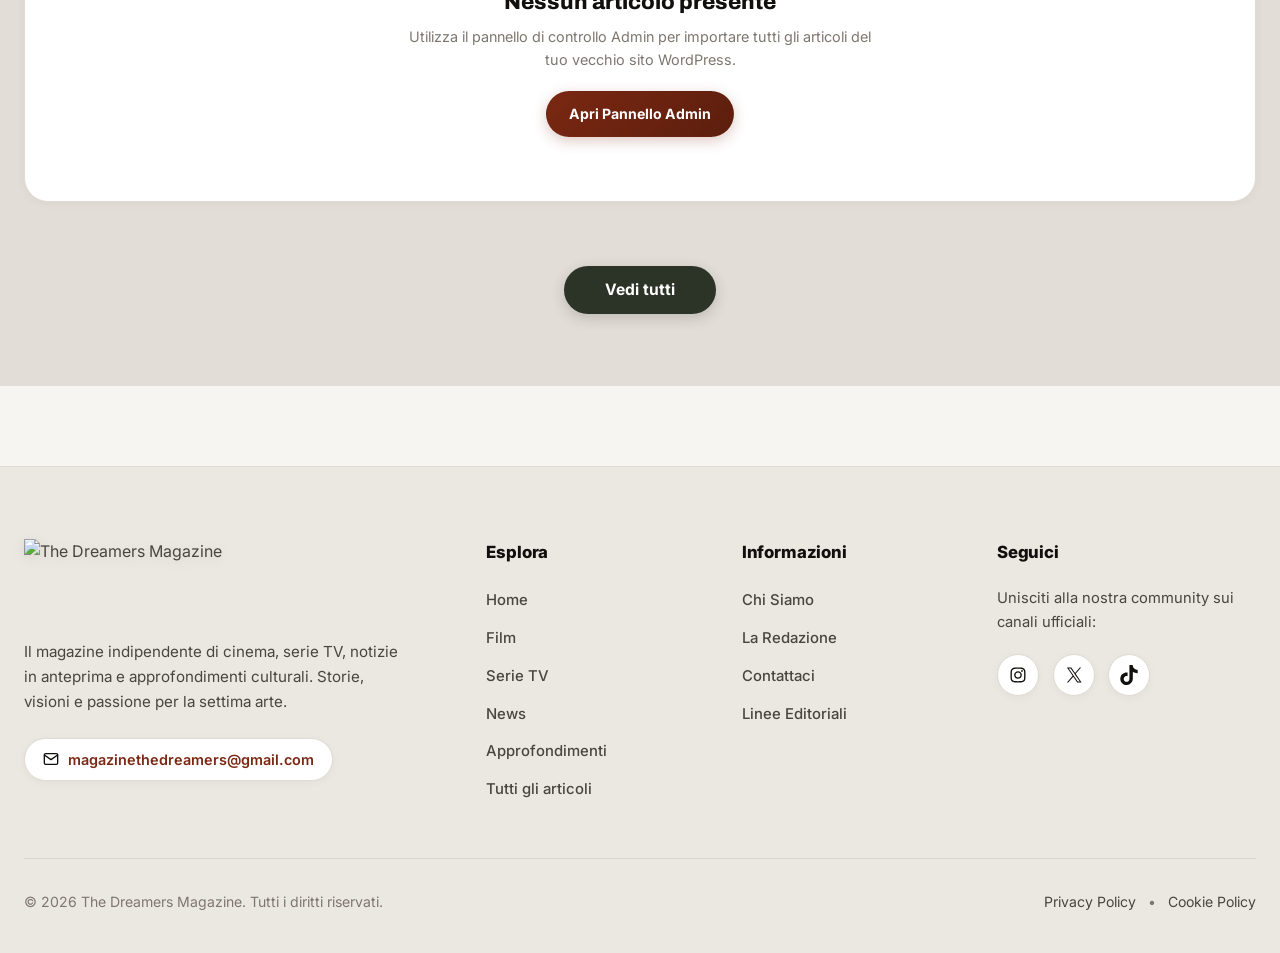
==== commit e06f91c6: "New version" ====
--- a/index.html
+++ b/index.html
@@ -23,7 +23,21 @@
   <link href="https://fonts.googleapis.com/css2?family=Archivo:wght@300;400;500;600;700;800;900&family=Inter:wght@300;400;500;600;700&family=Oxanium:wght@400;600;700&display=swap" rel="stylesheet">
 
   <!-- Custom Styles -->
-  <link rel="stylesheet" href="css/styles.css">
+  <link rel="stylesheet" href="css/styles.css?v=1503">
+  <style>
+    html.modal-open, body.modal-open {
+      overflow: hidden !important;
+      height: 100vh !important;
+      scrollbar-width: none !important;
+      -ms-overflow-style: none !important;
+    }
+    html.modal-open::-webkit-scrollbar,
+    body.modal-open::-webkit-scrollbar {
+      display: none !important;
+      width: 0 !important;
+      height: 0 !important;
+    }
+  </style>
 </head>
 <body class="home-body">
 
@@ -355,6 +369,6 @@
 
   <!-- JavaScript App Logic -->
   <script src="js/baas-service.js"></script>
-  <script src="js/app.js"></script>
+  <script src="js/app.js?v=1503"></script>
 </body>
 </html>
--- a/css/styles.css
+++ b/css/styles.css
@@ -987,67 +987,238 @@
   }
 }
 
-/* High-End Article Cards */
+/* ============================================================
+   HIGH-END ARTICLE CARD — Premium Editorial Style
+   ============================================================ */
 .article-card {
-  background-color: #FFFFFF;
+  background-color: #0E0C0A;
   border-radius: 20px;
   overflow: hidden;
-  box-shadow: 0 10px 30px rgba(18, 16, 14, 0.05), 0 2px 6px rgba(122, 40, 18, 0.03);
-  border: 1px solid rgba(122, 40, 18, 0.12);
+  border: 1px solid rgba(255, 255, 255, 0.07);
   display: flex;
   flex-direction: column;
-  transition: transform 0.4s cubic-bezier(0.16, 1, 0.3, 1), box-shadow 0.4s ease, border-color 0.3s ease;
+  transition: transform 0.45s cubic-bezier(0.16, 1, 0.3, 1),
+              box-shadow 0.45s ease,
+              border-color 0.35s ease;
   cursor: pointer;
   height: 100%;
   position: relative;
+  box-shadow: 0 8px 32px rgba(0, 0, 0, 0.35), 0 2px 8px rgba(0, 0, 0, 0.25);
 }
 
 .article-card:hover {
-  transform: translateY(-8px);
-  box-shadow: 0 22px 50px rgba(18, 16, 14, 0.12), 0 6px 16px rgba(122, 40, 18, 0.08);
-  border-color: rgba(122, 40, 18, 0.35);
-}
-
+  transform: translateY(-7px);
+  box-shadow: 0 24px 56px rgba(0, 0, 0, 0.55), 0 4px 16px rgba(200, 90, 50, 0.18);
+  border-color: rgba(200, 90, 50, 0.4);
+}
+
+/* --- Image wrapper: full bleed, portrait-friendly ratio --- */
 .card-img-wrapper {
   position: relative;
   width: 100%;
   aspect-ratio: 16 / 10;
   overflow: hidden;
-  background-color: #12100E;
-}
-
+  background-color: #0B0A08;
+  flex-shrink: 0;
+  /* Angoli arrotondati in alto — ridondante ma necessario per sicurezza cross-browser */
+  border-radius: 20px 20px 0 0;
+}
+
+/* Gradient overlay: dark at bottom for text legibility */
 .card-img-overlay {
   position: absolute;
   inset: 0;
-  background: linear-gradient(to top, rgba(18, 16, 14, 0.6) 0%, rgba(18, 16, 14, 0.05) 50%, transparent 100%);
+  background: linear-gradient(
+    to top,
+    rgba(10, 8, 6, 0.96) 0%,
+    rgba(10, 8, 6, 0.55) 38%,
+    rgba(10, 8, 6, 0.12) 70%,
+    transparent 100%
+  );
   z-index: 2;
   pointer-events: none;
   transition: opacity 0.4s ease;
 }
 
 .article-card:hover .card-img-overlay {
-  opacity: 0.85;
-}
-
+  opacity: 0.88;
+}
+
+/* Category pill — top left over image */
 .card-img-badge {
   position: absolute;
   top: 1rem;
   left: 1rem;
-  background: rgba(18, 16, 14, 0.82);
-  backdrop-filter: blur(10px);
-  -webkit-backdrop-filter: blur(10px);
+  background: linear-gradient(135deg, rgba(200, 90, 50, 0.92), rgba(122, 40, 18, 0.92));
+  backdrop-filter: blur(12px);
+  -webkit-backdrop-filter: blur(12px);
   color: #FFFFFF;
+  font-size: 0.68rem;
+  font-weight: 800;
+  text-transform: uppercase;
+  letter-spacing: 0.1em;
+  padding: 0.3rem 0.8rem;
+  border-radius: 9999px;
+  border: 1px solid rgba(255, 255, 255, 0.2);
+  box-shadow: 0 4px 16px rgba(0, 0, 0, 0.4);
+  z-index: 5;
+  transition: background 0.3s ease, transform 0.3s ease;
+}
+
+.article-card:hover .card-img-badge {
+  transform: translateY(-1px);
+  background: linear-gradient(135deg, rgba(225, 110, 60, 0.98), rgba(150, 55, 22, 0.98));
+}
+
+.card-read-time-badge,
+.modal-read-time {
+  display: none !important;
+}
+
+/* Image itself */
+.card-img {
+  width: 100%;
+  height: 100%;
+  object-fit: cover;
+  transition: transform 0.7s cubic-bezier(0.16, 1, 0.3, 1), filter 0.5s ease;
+  filter: brightness(0.88) saturate(1.1);
+}
+
+.article-card:hover .card-img {
+  transform: scale(1.08);
+  filter: brightness(0.96) saturate(1.15);
+}
+
+/* --- Content block below image --- */
+.card-content {
+  padding: 1.5rem 1.6rem 1.4rem 1.6rem;
+  display: flex;
+  flex-direction: column;
+  flex: 1;
+  background: #0E0C0A;
+  /* Angoli arrotondati in basso */
+  border-radius: 0 0 20px 20px;
+}
+
+/* Accent line: thin brand-color rule above category */
+.card-content::before {
+  content: '';
+  display: block;
+  width: 36px;
+  height: 3px;
+  border-radius: 9999px;
+  background: linear-gradient(90deg, var(--brand-accent), var(--brand-primary));
+  margin-bottom: 0.8rem;
+  transition: width 0.4s cubic-bezier(0.16, 1, 0.3, 1);
+}
+
+.article-card:hover .card-content::before {
+  width: 58px;
+}
+
+.card-category {
   font-size: 0.72rem;
   font-weight: 800;
+  color: var(--brand-accent);
   text-transform: uppercase;
-  letter-spacing: 0.06em;
-  padding: 0.35rem 0.85rem;
-  border-radius: 9999px;
-  border: 1px solid rgba(255, 255, 255, 0.25);
-  box-shadow: 0 4px 14px rgba(0, 0, 0, 0.3);
-  z-index: 5;
-}
-
+  letter-spacing: 0.1em;
+  margin-bottom: 0.55rem;
+  display: inline-block;
+}
+
+.card-title {
+  font-family: var(--font-heading);
+  font-size: 1.2rem;
+  font-weight: 800;
+  line-height: 1.38;
+  color: #F5F0EB;
+  margin-bottom: 0.7rem;
+  transition: color 0.3s ease;
+  display: -webkit-box;
+  -webkit-line-clamp: 3;
+  -webkit-box-orient: vertical;
+  overflow: hidden;
+  letter-spacing: -0.01em;
+}
+
+.article-card:hover .card-title {
+  color: #FFFFFF;
+}
+
+.card-excerpt {
+  font-size: 0.9rem;
+  color: rgba(210, 200, 190, 0.62);
+  line-height: 1.62;
+  margin-bottom: 1.35rem;
+  display: -webkit-box;
+  -webkit-line-clamp: 2;
+  -webkit-box-orient: vertical;
+  overflow: hidden;
+}
+
+/* --- Footer meta: author + read action --- */
+.card-footer-meta {
+  margin-top: auto;
+  display: flex;
+  align-items: center;
+  justify-content: space-between;
+  padding-top: 1rem;
+  border-top: 1px solid rgba(255, 255, 255, 0.08);
+}
+
+.card-author-info {
+  display: flex;
+  align-items: center;
+  gap: 0.6rem;
+}
+
+.card-author-avatar-initials {
+  width: 30px;
+  height: 30px;
+  border-radius: 50%;
+  background: linear-gradient(135deg, var(--brand-primary), var(--brand-accent));
+  color: #FFFFFF;
+  font-size: 0.7rem;
+  font-weight: 800;
+  display: flex;
+  align-items: center;
+  justify-content: center;
+  box-shadow: 0 2px 10px rgba(200, 90, 50, 0.4);
+  flex-shrink: 0;
+  border: 1.5px solid rgba(255,255,255,0.12);
+}
+
+.author-name {
+  font-size: 0.82rem;
+  font-weight: 700;
+  color: rgba(220, 210, 200, 0.85);
+  letter-spacing: 0.01em;
+}
+
+.post-date {
+  font-size: 0.76rem;
+  color: rgba(180, 170, 160, 0.55);
+  font-weight: 500;
+}
+
+.card-read-action {
+  display: flex;
+  align-items: center;
+  gap: 0.3rem;
+  font-size: 0.8rem;
+  font-weight: 700;
+  color: var(--brand-accent);
+  transition: transform 0.3s ease, color 0.3s ease;
+  letter-spacing: 0.03em;
+  white-space: nowrap;
+}
+
+.article-card:hover .card-read-action {
+  transform: translateX(5px);
+  color: #FF9060;
+}
+
+/* Hero layout blocks (unchanged layout) */
 .hero-brand-flex-layout {
   display: flex;
   align-items: center;
@@ -1086,125 +1257,6 @@
 .hero-side-pattern-img:hover {
   transform: translateY(-4px) scale(1.02);
   box-shadow: 0 28px 60px rgba(122, 40, 18, 0.5), 0 0 0 1px rgba(225, 110, 60, 0.55);
-}
-
-.card-read-time-badge,
-.modal-read-time {
-  display: none !important;
-}
-
-.card-img {
-  width: 100%;
-  height: 100%;
-  object-fit: cover;
-  transition: transform 0.6s cubic-bezier(0.16, 1, 0.3, 1), filter 0.4s ease;
-}
-
-.article-card:hover .card-img {
-  transform: scale(1.07);
-  filter: brightness(1.03);
-}
-
-.card-content {
-  padding: 1.75rem 1.75rem 1.5rem 1.75rem;
-  display: flex;
-  flex-direction: column;
-  flex: 1;
-}
-
-.card-category {
-  font-size: 0.78rem;
-  font-weight: 800;
-  color: var(--brand-primary);
-  text-transform: uppercase;
-  letter-spacing: 0.08em;
-  margin-bottom: 0.6rem;
-  display: inline-block;
-}
-
-.card-title {
-  font-family: var(--font-heading);
-  font-size: 1.25rem;
-  font-weight: 800;
-  line-height: 1.35;
-  color: var(--text-primary);
-  margin-bottom: 0.75rem;
-  transition: color 0.3s ease;
-  display: -webkit-box;
-  -webkit-line-clamp: 3;
-  -webkit-box-orient: vertical;
-  overflow: hidden;
-}
-
-.article-card:hover .card-title {
-  color: var(--brand-primary);
-}
-
-.card-excerpt {
-  font-size: 0.95rem;
-  color: var(--text-secondary);
-  line-height: 1.65;
-  margin-bottom: 1.5rem;
-  display: -webkit-box;
-  -webkit-line-clamp: 2;
-  -webkit-box-orient: vertical;
-  overflow: hidden;
-}
-
-.card-footer-meta {
-  margin-top: auto;
-  display: flex;
-  align-items: center;
-  justify-content: space-between;
-  padding-top: 1rem;
-  border-top: 1px solid var(--border-color);
-}
-
-.card-author-info {
-  display: flex;
-  align-items: center;
-  gap: 0.6rem;
-}
-
-.card-author-avatar-initials {
-  width: 32px;
-  height: 32px;
-  border-radius: 50%;
-  background: linear-gradient(135deg, var(--brand-primary), var(--brand-accent));
-  color: #FFFFFF;
-  font-size: 0.78rem;
-  font-weight: 800;
-  display: flex;
-  align-items: center;
-  justify-content: center;
-  box-shadow: 0 2px 8px rgba(122, 40, 18, 0.25);
-  flex-shrink: 0;
-}
-
-.author-name {
-  font-size: 0.88rem;
-  font-weight: 700;
-  color: var(--text-primary);
-}
-
-.post-date {
-  font-size: 0.82rem;
-  color: var(--text-muted);
-  font-weight: 500;
-}
-
-.card-read-action {
-  display: flex;
-  align-items: center;
-  gap: 0.35rem;
-  font-size: 0.85rem;
-  font-weight: 700;
-  color: var(--brand-primary);
-  transition: transform 0.3s ease;
-}
-
-.article-card:hover .card-read-action {
-  transform: translateX(4px);
 }
 
 .section-footer-container {
@@ -1420,28 +1472,24 @@
   display: flex;
   flex-direction: column;
   scrollbar-width: thin;
-  scrollbar-color: rgba(225, 110, 60, 0.45) transparent;
+  scrollbar-color: var(--brand-primary, #7A2812) var(--bg-primary, #F7F5F2);
 }
 
 .modal-scroll-body::-webkit-scrollbar {
-  width: 8px;
+  width: 10px;
 }
 
 .modal-scroll-body::-webkit-scrollbar-track {
-  background: transparent;
-  margin-top: 12px;
-  margin-bottom: 12px;
+  background: var(--bg-primary, #F7F5F2);
 }
 
 .modal-scroll-body::-webkit-scrollbar-thumb {
-  background: rgba(225, 110, 60, 0.4);
-  border-radius: 9999px;
-  border: 2px solid rgba(255, 255, 255, 0.8);
-  backdrop-filter: blur(8px);
+  background: var(--brand-primary, #7A2812);
+  border-radius: 5px;
 }
 
 .modal-scroll-body::-webkit-scrollbar-thumb:hover {
-  background: rgba(225, 110, 60, 0.85);
+  background: var(--brand-primary-hover, #5C1E0D);
 }
 
 @media (max-width: 640px) {
@@ -1656,10 +1704,12 @@
   border: 1px solid rgba(255, 255, 255, 0.22);
 }
 
-/* White Paper Container for Article Content */
+/* ============================================================
+   ARTICLE BODY: Paper Container & Typography
+   ============================================================ */
 .modal-paper-container {
-  padding: 4rem 3.5rem 5rem 3.5rem;
-  max-width: 900px;
+  padding: 3.5rem 3.5rem 4rem 3.5rem;
+  max-width: 860px;
   margin: 0 auto;
   width: 100%;
   background-color: #FFFFFF;
@@ -1667,46 +1717,81 @@
 
 @media (max-width: 640px) {
   .modal-paper-container {
-    padding: 2.25rem 1.5rem 3.5rem 1.5rem;
-  }
-}
-
-/* Article Text Content */
+    padding: 2rem 1.25rem 3rem 1.25rem;
+  }
+}
+
 .modal-text-content {
-  font-size: 1.12rem;
+  font-size: 1.1rem;
   line-height: 1.88;
-  color: #231F1D;
+  color: #1E1B18;
 }
 
 .modal-text-content p {
-  margin-bottom: 1.75rem;
-}
-
-/* Styled Lead Paragraph */
+  margin-bottom: 1.65rem;
+}
+
 .modal-text-content p:first-of-type {
+  font-size: 1.16rem;
+  line-height: 1.8;
+  font-weight: 500;
+  color: #111010;
+  border-left: 4px solid var(--brand-accent);
+  padding-left: 1.25rem;
+  margin-bottom: 2rem;
+}
+
+.modal-text-content h2 {
+  font-family: var(--font-heading);
+  font-size: 1.5rem;
+  font-weight: 800;
+  color: #0D0B09;
+  margin: 2.5rem 0 1rem 0;
+  letter-spacing: -0.02em;
+  line-height: 1.3;
+}
+
+.modal-text-content h3 {
+  font-family: var(--font-heading);
   font-size: 1.22rem;
-  line-height: 1.82;
-  font-weight: 500;
-  color: #141210;
-  border-left: 4px solid var(--brand-accent);
-  padding-left: 1.35rem;
-  margin-bottom: 2.25rem;
+  font-weight: 700;
+  color: #1A1714;
+  margin: 2rem 0 0.75rem 0;
 }
 
 .modal-text-content strong {
-  color: #141210;
+  color: #0D0B09;
   font-weight: 700;
 }
 
 .modal-text-content em {
   font-style: italic;
-  color: #332C28;
+  color: #3D3430;
+}
+
+.modal-text-content blockquote {
+  margin: 2rem 0;
+  padding: 1.2rem 1.5rem;
+  background: #F7F5F2;
+  border-left: 4px solid var(--brand-primary);
+  border-radius: 0 10px 10px 0;
+  font-size: 1.02rem;
+  font-style: italic;
+  color: #3D3430;
+  line-height: 1.75;
+}
+
+.modal-text-content img {
+  width: 100%;
+  border-radius: 14px;
+  margin: 1.5rem 0;
+  box-shadow: 0 6px 20px rgba(0,0,0,0.1);
 }
 
 /* Modal Article Footer */
 .modal-article-footer {
-  margin-top: 3.5rem;
-  padding-top: 2rem;
+  margin-top: 3rem;
+  padding-top: 1.75rem;
   border-top: 1px solid var(--border-color);
   display: flex;
   align-items: center;
@@ -1999,6 +2084,7 @@
    11. Cookie Banner (GDPR Polish)
    -------------------------------------------------------------------------- */
 .cookie-banner-wrapper {
+  display: none !important;
   position: fixed;
   bottom: 1.5rem;
   right: 1.5rem;
@@ -2891,9 +2977,24 @@
   width: 100%;
 }
 
-body.body-menu-open {
+html.modal-open, body.modal-open {
   overflow: hidden !important;
-  touch-action: none;
+  height: 100vh !important;
+  scrollbar-width: none !important;
+  -ms-overflow-style: none !important;
+}
+
+html.modal-open::-webkit-scrollbar,
+body.modal-open::-webkit-scrollbar {
+  display: none !important;
+  width: 0 !important;
+  height: 0 !important;
+}
+
+html.body-menu-open, body.body-menu-open {
+  overflow: hidden !important;
+  height: 100vh !important;
+  touch-action: none !important;
 }
 
 /* Table Overflow Wrapper for Admin and Data Tables */
@@ -2924,77 +3025,178 @@
   }
 
   .nav-menu-wrapper {
-    position: fixed;
-    inset: 0;
-    width: 100vw;
-    height: 100vh;
-    background-color: rgba(226, 221, 214, 0.98);
-    backdrop-filter: blur(25px) saturate(180%);
-    -webkit-backdrop-filter: blur(25px) saturate(180%);
+    position: fixed !important;
+    top: 0 !important;
+    left: 0 !important;
+    right: 0 !important;
+    bottom: 0 !important;
+    width: 100vw !important;
+    height: 100vh !important;
+    background: #F7F5F2;
+    backdrop-filter: blur(20px);
+    -webkit-backdrop-filter: blur(20px);
     z-index: 99999;
     display: flex;
     flex-direction: column;
-    justify-content: center;
+    justify-content: flex-start !important;
     align-items: center;
-    padding: 2.5rem 1.5rem;
-    transform: translateY(-100%);
-    transition: transform 0.4s cubic-bezier(0.16, 1, 0.3, 1);
+    padding: 6.5rem 1.5rem 2.5rem 1.5rem !important;
+    overflow-y: auto !important;
+    -webkit-overflow-scrolling: touch !important;
+    
+    /* Ultra-smooth GPU-accelerated clip-path morphing from the exact capsule coordinates */
+    opacity: 0 !important;
+    visibility: hidden !important;
+    clip-path: inset(0.5rem 0.75rem calc(100% - 0.5rem - 54px) 0.75rem round 27px) !important;
+    transition: clip-path 0.52s cubic-bezier(0.16, 1, 0.3, 1),
+                opacity 0.32s ease,
+                visibility 0.52s !important;
   }
 
   .nav-menu-wrapper.open {
-    transform: translateY(0);
+    opacity: 1 !important;
+    visibility: visible !important;
+    clip-path: inset(0px 0px 0px 0px round 0px) !important;
   }
 
   .menu-close-btn {
     display: flex !important;
     align-items: center;
     justify-content: center;
-    position: absolute;
+    position: fixed !important;
     top: 1.5rem;
     right: 1.5rem;
-    width: 46px;
-    height: 46px;
+    width: 48px;
+    height: 48px;
     border-radius: 50%;
-    background: rgba(18, 16, 14, 0.08);
-    border: 1px solid rgba(122, 40, 18, 0.18);
-    color: var(--text-primary);
+    background: rgba(122, 40, 18, 0.05);
+    border: 1px solid rgba(122, 40, 18, 0.15);
+    color: #7A2812;
     cursor: pointer;
-  }
-
-  .menu-toggle {
+    transition: all 0.3s ease;
+    box-shadow: 0 4px 12px rgba(122, 40, 18, 0.08);
+    z-index: 100000;
+  }
+  
+  .menu-close-btn:hover {
+    background: #7A2812;
+    border-color: #7A2812;
+    color: #ffffff;
+    transform: rotate(90deg);
+  }
+
+  .nav-menu-wrapper .nav-menu {
     display: flex !important;
-    align-items: center;
-    justify-content: center;
-    width: 40px;
-    height: 40px;
-    border-radius: 50%;
-    background: transparent;
-    border: none;
-    color: var(--brand-primary);
-    padding: 0;
-    cursor: pointer;
-    transition: background-color var(--transition-fast), transform var(--transition-fast);
-  }
-
-  .menu-toggle:hover,
-  .menu-toggle:active {
-    background-color: rgba(122, 40, 18, 0.1);
-  }
-
-  .nav-menu {
-    flex-direction: column;
-    gap: 1rem;
-    width: 100%;
-    max-width: 320px;
-    align-items: center;
-  }
-
-  .nav-link {
-    font-size: 1.25rem;
-    padding: 0.65rem 1.75rem;
-    width: 100%;
-    text-align: center;
-    border-radius: 9999px;
+    flex-direction: column !important;
+    gap: 0.7rem !important;
+    width: 100% !important;
+    max-width: 320px !important;
+    padding: 0 !important;
+    margin: 0 !important;
+    align-items: stretch !important;
+  }
+
+  .nav-menu-wrapper .nav-menu li {
+    width: 100% !important;
+    height: auto !important;
+    list-style: none !important;
+    position: relative !important;
+    
+    /* Cascading slide animation */
+    opacity: 0 !important;
+    transform: translateY(20px) !important;
+    transition: opacity 0.45s ease, transform 0.45s cubic-bezier(0.34, 1.56, 0.64, 1) !important;
+  }
+  
+  .nav-menu-wrapper.open .nav-menu li {
+    opacity: 1 !important;
+    transform: translateY(0) !important;
+  }
+  
+  .nav-menu-wrapper.open .nav-menu li:nth-child(1) { transition-delay: 0.1s !important; }
+  .nav-menu-wrapper.open .nav-menu li:nth-child(2) { transition-delay: 0.14s !important; }
+  .nav-menu-wrapper.open .nav-menu li:nth-child(3) { transition-delay: 0.18s !important; }
+  .nav-menu-wrapper.open .nav-menu li:nth-child(4) { transition-delay: 0.22s !important; }
+  .nav-menu-wrapper.open .nav-menu li:nth-child(5) { transition-delay: 0.26s !important; }
+  .nav-menu-wrapper.open .nav-menu li:nth-child(6) { transition-delay: 0.3s !important; }
+  .nav-menu-wrapper.open .nav-menu li:nth-child(7) { transition-delay: 0.34s !important; }
+
+  .nav-menu-wrapper .nav-link {
+    display: flex !important;
+    align-items: center !important;
+    justify-content: flex-start !important;
+    width: 100% !important;
+    padding: 0.78rem 1.25rem !important;
+    background: #FFFFFF !important;
+    border: 1px solid rgba(122, 40, 18, 0.12) !important;
+    border-radius: 18px !important;
+    text-align: left !important;
+    font-size: 1.05rem !important;
+    font-weight: 700 !important;
+    font-family: 'Plus Jakarta Sans', 'Inter', sans-serif !important;
+    color: #12100E !important;
+    text-shadow: none !important;
+    box-shadow: 0 4px 12px rgba(122, 40, 18, 0.04) !important;
+    position: relative !important;
+    overflow: hidden !important;
+    transition: all 0.3s cubic-bezier(0.16, 1, 0.3, 1) !important;
+    text-decoration: none !important;
+    gap: 0.85rem !important;
+  }
+
+  .nav-menu-wrapper .nav-link::before {
+    font-size: 0.8rem !important;
+    font-weight: 800 !important;
+    color: #7A2812 !important;
+    font-family: 'Space Grotesk', monospace !important;
+    opacity: 0.85 !important;
+    width: 24px !important;
+    text-align: left !important;
+    margin: 0 !important;
+    flex-shrink: 0 !important;
+    border-right: 1px solid rgba(122, 40, 18, 0.15) !important;
+    padding-right: 0.5rem !important;
+    display: inline-block !important;
+    transition: border-color 0.3s ease, color 0.3s ease !important;
+  }
+
+  .nav-menu-wrapper .nav-link[href="index.html"]::before { content: '01' !important; }
+  .nav-menu-wrapper .nav-link[href="film.html"]::before { content: '02' !important; }
+  .nav-menu-wrapper .nav-link[href="serie-tv.html"]::before { content: '03' !important; }
+  .nav-menu-wrapper .nav-link[href="news.html"]::before { content: '04' !important; }
+  .nav-menu-wrapper .nav-link[href="approfondimenti.html"]::before { content: '05' !important; }
+  .nav-menu-wrapper .nav-link[href="tutti-gli-articoli.html"]::before { content: '06' !important; }
+  .nav-menu-wrapper .nav-link[href="informazioni.html"]::before { content: '07' !important; }
+
+  .nav-menu-wrapper .nav-link::after {
+    content: '›' !important;
+    margin-left: auto !important;
+    font-size: 1.35rem !important;
+    color: rgba(122, 40, 18, 0.3) !important;
+    transition: all 0.3s ease !important;
+    position: static !important;
+    width: auto !important;
+    height: auto !important;
+    background: transparent !important;
+    transform: none !important;
+  }
+
+  .nav-menu-wrapper .nav-link.active {
+    background: #7A2812 !important;
+    border-color: #7A2812 !important;
+    color: #FFFFFF !important;
+    box-shadow: 0 8px 24px rgba(122, 40, 18, 0.25) !important;
+    padding-left: 1.55rem !important;
+  }
+  
+  .nav-menu-wrapper .nav-link.active::before {
+    color: #FFFFFF !important;
+    border-right-color: rgba(255, 255, 255, 0.3) !important;
+  }
+
+  .nav-menu-wrapper .nav-link.active::after {
+    color: #FFFFFF !important;
+    transform: translateX(3px) !important;
   }
 
   .contact-card-wrapper {
@@ -3538,8 +3740,9 @@
 
 /* Admin Editor & Management Cards */
 .editor-card, .admin-card {
-  background: #FFFFFF;
-  border: 1px solid var(--border-color);
+  background: var(--admin-card-bg, var(--bg-card, #1A1815));
+  color: var(--admin-text-main, var(--text-primary, #F7F5F2));
+  border: 1px solid var(--admin-card-border, var(--border-color));
   border-radius: 24px;
   padding: 2.5rem 2rem;
   box-shadow: 0 10px 30px rgba(18, 16, 14, 0.06);
@@ -3709,45 +3912,45 @@
 }
 
 .btn-crop-opt, .btn-ratio-opt, .btn-pos-opt, .btn-font-opt, .btn-filter-opt {
-  background: #FFFFFF;
-  border: 1px solid var(--border-color);
+  background: var(--admin-input-bg, var(--bg-primary, #12100E));
+  border: 1px solid var(--admin-input-border, var(--border-color));
   padding: 0.35rem 0.8rem;
   border-radius: 9999px;
   font-size: 0.78rem;
   font-weight: 700;
-  color: var(--text-secondary);
+  color: var(--admin-text-main, var(--text-primary));
   cursor: pointer;
   transition: all var(--transition-fast);
 }
 
 .btn-crop-opt.active, .btn-ratio-opt.active, .btn-pos-opt.active, .btn-font-opt.active, .btn-filter-opt.active {
-  background: var(--brand-primary);
+  background: var(--brand-accent, #C85A32);
   color: #FFFFFF;
-  border-color: var(--brand-primary);
-  box-shadow: 0 2px 8px rgba(122, 40, 18, 0.25);
+  border-color: var(--brand-accent, #C85A32);
+  box-shadow: 0 2px 8px rgba(200, 90, 50, 0.35);
 }
 
 /* Rich Text Editor Elements */
 .textarea-large-editor {
   width: 100%;
   min-height: 280px;
-  background: var(--bg-primary);
-  border: 1.5px solid var(--border-color);
+  background: var(--admin-input-bg, var(--bg-primary, #12100E));
+  border: 1.5px solid var(--admin-input-border, var(--border-color));
   border-radius: 16px;
   padding: 1.25rem;
   font-family: inherit;
   font-size: 1rem;
   line-height: 1.7;
-  color: var(--text-primary);
+  color: var(--admin-text-main, var(--text-primary));
   outline: none;
   resize: vertical;
   transition: all var(--transition-fast);
 }
 
 .textarea-large-editor:focus {
-  border-color: var(--brand-primary);
-  background: #FFFFFF;
-  box-shadow: 0 4px 16px rgba(122, 40, 18, 0.12);
+  border-color: var(--admin-accent, #C85A32);
+  background: var(--admin-input-bg, var(--bg-primary, #12100E));
+  box-shadow: 0 4px 16px rgba(200, 90, 50, 0.2);
 }
 
 .editor-toolbar {
@@ -3832,7 +4035,8 @@
   width: 100%;
   border-collapse: collapse;
   text-align: left;
-  background: #FFFFFF;
+  background: var(--admin-card-bg, var(--bg-card, #1A1815));
+  color: var(--admin-text-main, var(--text-primary, #F7F5F2));
 }
 
 .admin-table th {
@@ -3851,11 +4055,11 @@
   border-bottom: 1px solid var(--border-color);
   vertical-align: middle;
   font-size: 0.9rem;
-  color: var(--text-primary);
+  color: var(--admin-text-main, var(--text-primary, #F7F5F2));
 }
 
 .admin-table tbody tr:hover {
-  background-color: rgba(122, 40, 18, 0.03);
+  background-color: rgba(200, 90, 50, 0.06);
 }
 
 .table-thumb {
@@ -3875,9 +4079,9 @@
 .modal-overlay {
   position: fixed;
   inset: 0;
-  background: rgba(18, 16, 14, 0.85);
-  backdrop-filter: blur(10px);
-  -webkit-backdrop-filter: blur(10px);
+  background: rgba(10, 9, 8, 0.85);
+  backdrop-filter: blur(12px);
+  -webkit-backdrop-filter: blur(12px);
   z-index: 99999;
   display: flex;
   align-items: center;
@@ -3887,20 +4091,185 @@
   transition: opacity 0.3s ease, visibility 0.3s ease;
 }
 
-.modal-overlay.open {
+.modal-overlay.open,
+.modal-overlay.active {
   opacity: 1;
   visibility: visible;
 }
 
-.modal-container {
-  background: #FFFFFF;
-  border-radius: 24px;
-  padding: 2rem;
-  width: 90%;
-  max-width: 680px;
+#cropperModal .modal-container,
+.cropper-modal-card {
+  background: var(--admin-card-bg, var(--bg-card, #1A1815)) !important;
+  color: var(--admin-text-main, var(--text-primary, #F7F5F2)) !important;
+  border: 1px solid var(--admin-card-border, rgba(225, 218, 210, 0.18)) !important;
+  border-radius: 24px !important;
+  box-shadow: 0 24px 60px rgba(0, 0, 0, 0.8) !important;
+  width: 92%;
+  max-width: 720px !important;
+  max-height: 92vh;
+  overflow-y: auto;
+  padding: 1.75rem !important;
   position: relative;
-  box-shadow: 0 20px 50px rgba(0, 0, 0, 0.5);
-  border: 1px solid var(--border-color);
+}
+
+.cropper-modal-header {
+  margin-bottom: 0.75rem;
+}
+
+.cropper-title {
+  font-size: 1.3rem;
+  font-weight: 800;
+  color: var(--text-primary, #F7F5F2) !important;
+  margin: 0 0 0.2rem 0;
+  letter-spacing: -0.01em;
+}
+
+.cropper-subtitle {
+  color: var(--text-muted, #A8A29A) !important;
+  font-size: 0.82rem;
+  margin: 0;
+  line-height: 1.4;
+}
+
+.cropper-canvas-wrap {
+  width: 100%;
+  display: flex;
+  justify-content: center;
+  align-items: center;
+  background: #050505;
+  border-radius: 16px;
+  overflow: hidden;
+  border: 1px solid var(--border-color, rgba(255,255,255,0.15));
+  margin: 0.75rem 0 1rem 0;
+  box-shadow: inset 0 0 20px rgba(0,0,0,0.8);
+  min-height: 280px;
+}
+
+.cropper-canvas-wrap canvas {
+  max-width: 100%;
+  height: auto;
+  cursor: grab;
+  touch-action: none;
+}
+
+.cropper-canvas-wrap canvas:active {
+  cursor: grabbing;
+}
+
+.cropper-section {
+  margin-top: 0.85rem;
+}
+
+.cropper-label {
+  font-size: 0.76rem;
+  font-weight: 700;
+  color: var(--text-secondary, #D4CEC7) !important;
+  display: block;
+  margin-bottom: 0.35rem;
+}
+
+.cropper-grid-2 {
+  display: grid;
+  grid-template-columns: 1fr 1fr;
+  gap: 1rem;
+  margin-top: 0.85rem;
+}
+
+.cropper-grid-3 {
+  display: grid;
+  grid-template-columns: 1fr 1fr 1fr;
+  gap: 0.85rem;
+  margin-top: 0.85rem;
+}
+
+@media (max-width: 640px) {
+  .cropper-grid-2, .cropper-grid-3 {
+    grid-template-columns: 1fr;
+  }
+}
+
+.cropper-btn-group {
+  display: flex;
+  gap: 0.4rem;
+  flex-wrap: wrap;
+}
+
+.cropper-btn-sm {
+  font-size: 0.74rem !important;
+  padding: 0.35rem 0.65rem !important;
+  border-radius: 8px !important;
+  background: var(--bg-tertiary, #262320) !important;
+  color: var(--text-primary, #F7F5F2) !important;
+  border: 1px solid var(--border-color, rgba(255,255,255,0.15)) !important;
+  cursor: pointer;
+  transition: all 0.2s ease;
+}
+
+.cropper-btn-sm:hover {
+  background: var(--brand-primary, #C85A32) !important;
+  color: #ffffff !important;
+}
+
+.cropper-btn-sm.active {
+  background: var(--brand-primary, #C85A32) !important;
+  color: #ffffff !important;
+  border-color: var(--brand-primary, #C85A32) !important;
+}
+
+.btn-aspect-opt, .btn-filter-opt {
+  font-size: 0.74rem;
+  font-weight: 600;
+  padding: 0.35rem 0.75rem;
+  border-radius: 9999px;
+  background: var(--bg-tertiary, #262320);
+  color: var(--text-secondary, #D4CEC7);
+  border: 1px solid var(--border-color, rgba(255,255,255,0.15));
+  cursor: pointer;
+  transition: all 0.2s ease;
+}
+
+.btn-aspect-opt:hover, .btn-filter-opt:hover {
+  background: rgba(200, 90, 50, 0.25);
+  color: #F7F5F2;
+}
+
+.btn-aspect-opt.active, .btn-filter-opt.active {
+  background: var(--brand-primary, #C85A32) !important;
+  color: #FFFFFF !important;
+  border-color: var(--brand-primary, #C85A32) !important;
+  box-shadow: 0 4px 12px rgba(200, 90, 50, 0.4);
+}
+
+.cropper-range {
+  width: 100%;
+  accent-color: var(--brand-primary, #C85A32);
+  cursor: pointer;
+  background: transparent;
+}
+
+.cropper-actions-footer {
+  display: flex;
+  justify-content: space-between;
+  align-items: center;
+  margin-top: 1.25rem;
+  padding-top: 0.9rem;
+  border-top: 1px solid var(--border-color, rgba(255,255,255,0.12));
+}
+
+.cropper-reset-btn {
+  font-size: 0.78rem;
+  padding: 0.45rem 0.85rem;
+  border-radius: 8px;
+  background: rgba(239, 68, 68, 0.12);
+  color: #f87171;
+  border: 1px solid rgba(239, 68, 68, 0.3);
+  cursor: pointer;
+  transition: all 0.2s ease;
+}
+
+.cropper-reset-btn:hover {
+  background: rgba(239, 68, 68, 0.3);
+  color: #ffffff;
 }
 
 .modal-close {
@@ -3962,4 +4331,261 @@
   background: linear-gradient(135deg, #ef4444, #dc2626);
 }
 
-
+/* Custom Responsive Grid Systems for Admin */
+.admin-editor-grid {
+  display: grid;
+  grid-template-columns: 2.1fr 1fr;
+  gap: 1.5rem;
+  align-items: start;
+}
+
+.admin-kpi-grid {
+  display: grid;
+  grid-template-columns: repeat(4, 1fr);
+  gap: 1.25rem;
+}
+
+.admin-import-grid {
+  display: grid;
+  grid-template-columns: 1fr 1fr;
+  gap: 1rem;
+  margin-bottom: 1.25rem;
+}
+
+#inboxSplitGrid {
+  display: grid;
+  grid-template-columns: 360px 1fr;
+  gap: 1.5rem;
+  min-height: 520px;
+}
+
+@media (max-width: 1024px) {
+  .admin-editor-grid {
+    grid-template-columns: 1fr;
+    gap: 1.25rem;
+  }
+}
+
+@media (max-width: 992px) {
+  .admin-kpi-grid {
+    grid-template-columns: repeat(2, 1fr);
+    gap: 1rem;
+  }
+  #inboxSplitGrid {
+    grid-template-columns: 1fr;
+    min-height: auto;
+  }
+}
+
+@media (max-width: 576px) {
+  .admin-kpi-grid {
+    grid-template-columns: 1fr;
+    gap: 0.75rem;
+  }
+  .admin-import-grid {
+    grid-template-columns: 1fr;
+  }
+}
+
+/* Responsive Navbar Utilities */
+.hide-mobile {
+  display: inline !important;
+}
+
+.show-mobile {
+  display: none !important;
+}
+
+@media (max-width: 768px) {
+  .hide-mobile {
+    display: none !important;
+  }
+  
+  .show-mobile {
+    display: inline-block !important;
+  }
+  
+  .navbar-container {
+    padding: 0.25rem 0.5rem !important;
+    gap: 0.4rem !important;
+  }
+  
+  .brand-logo span {
+    font-size: 0.95rem !important;
+  }
+  
+  .brand-logo svg {
+    width: 18px !important;
+    height: 18px !important;
+  }
+
+  .nav-actions {
+    gap: 0.35rem !important;
+  }
+
+  .nav-actions .btn {
+    padding: 0.45rem 0.6rem !important;
+    font-size: 0.75rem !important;
+    border-radius: 8px !important;
+    display: inline-flex !important;
+    align-items: center !important;
+    justify-content: center !important;
+    gap: 0 !important;
+  }
+  
+  .nav-actions .btn svg {
+    margin: 0 !important;
+  }
+}
+
+/* Comprehensive Mobile & Tablet Visual Optimizations */
+@media (max-width: 768px) {
+  /* 1. Main Layout & Card Padding Reductions */
+  .main-content {
+    padding: 1.25rem 0.75rem 4rem 0.75rem !important;
+  }
+
+  .editor-card, .admin-card, .admin-card-section {
+    padding: 1.25rem 1rem !important;
+    border-radius: 16px !important;
+  }
+  
+  /* 2. Horizontal Scrollable Admin Tabs Menu */
+  .admin-header-tabs {
+    flex-direction: row !important;
+    overflow-x: auto !important;
+    white-space: nowrap !important;
+    gap: 0.5rem !important;
+    padding-bottom: 0.5rem !important;
+    margin-bottom: 1.5rem !important;
+    -webkit-overflow-scrolling: touch !important;
+    scrollbar-width: none !important;
+    border-bottom: 1px solid var(--border-color) !important;
+  }
+  
+  .admin-header-tabs::-webkit-scrollbar {
+    display: none !important;
+  }
+  
+  .tab-link {
+    flex-shrink: 0 !important;
+    width: auto !important;
+    font-size: 0.85rem !important;
+    padding: 0.55rem 1rem !important;
+  }
+
+  /* 3. Table-to-Card Reflow for Manage Table */
+  .admin-table, 
+  .admin-table thead, 
+  .admin-table tbody, 
+  .admin-table th, 
+  .admin-table td, 
+  .admin-table tr {
+    display: block !important;
+    width: 100% !important;
+    box-sizing: border-box !important;
+  }
+  
+  .admin-table thead {
+    display: none !important;
+  }
+  
+  .admin-table tr {
+    margin-bottom: 1rem !important;
+    padding: 1rem !important;
+    background: rgba(255, 255, 255, 0.02) !important;
+    border: 1px solid var(--border-color) !important;
+    border-radius: 14px !important;
+  }
+  
+  .admin-table td {
+    padding: 0.4rem 0 !important;
+    border: none !important;
+    text-align: left !important;
+  }
+  
+  .admin-table td:nth-child(1) {
+    display: inline-block !important;
+    width: auto !important;
+    margin-right: 0.75rem !important;
+    vertical-align: top !important;
+  }
+  
+  .admin-table td:nth-child(2) {
+    display: inline-block !important;
+    width: calc(100% - 70px) !important;
+    vertical-align: top !important;
+  }
+  
+  .admin-table td:nth-child(3),
+  .admin-table td:nth-child(4),
+  .admin-table td:nth-child(5) {
+    display: inline-block !important;
+    width: auto !important;
+    margin-right: 0.75rem !important;
+    margin-top: 0.25rem !important;
+  }
+  
+  .admin-table td:nth-child(6) {
+    display: block !important;
+    text-align: right !important;
+    margin-top: 0.75rem !important;
+    border-top: 1px solid var(--border-color) !important;
+    padding-top: 0.75rem !important;
+  }
+  
+  .admin-table td:nth-child(6) > div {
+    justify-content: flex-end !important;
+  }
+
+  /* 4. Touch-Friendly Inputs & Select Boxes */
+  select.form-control, input.form-control {
+    min-height: 40px !important;
+    font-size: 0.88rem !important;
+  }
+}
+
+/* 5. Horizontal Scrollable WYSIWYG Editor Toolbar on Mobile */
+@media (max-width: 600px) {
+  .editor-toolbar {
+    display: flex !important;
+    flex-wrap: nowrap !important;
+    overflow-x: auto !important;
+    -webkit-overflow-scrolling: touch !important;
+    gap: 0.35rem !important;
+    padding: 0.5rem !important;
+    border-radius: 10px !important;
+  }
+  
+  .editor-toolbar::-webkit-scrollbar {
+    display: none !important;
+  }
+  
+  .editor-toolbar > * {
+    flex-shrink: 0 !important;
+  }
+  
+  /* Horizontal swipeable category list in blog list view */
+  .filter-bar-container {
+    display: flex !important;
+    flex-wrap: nowrap !important;
+    overflow-x: auto !important;
+    -webkit-overflow-scrolling: touch !important;
+    gap: 0.5rem !important;
+    padding-bottom: 0.5rem !important;
+    margin-bottom: 1.5rem !important;
+    scrollbar-width: none !important;
+  }
+  
+  .filter-bar-container::-webkit-scrollbar {
+    display: none !important;
+  }
+  
+  .filter-pill {
+    flex-shrink: 0 !important;
+    font-size: 0.85rem !important;
+    padding: 0.5rem 1rem !important;
+  }
+}
+
+
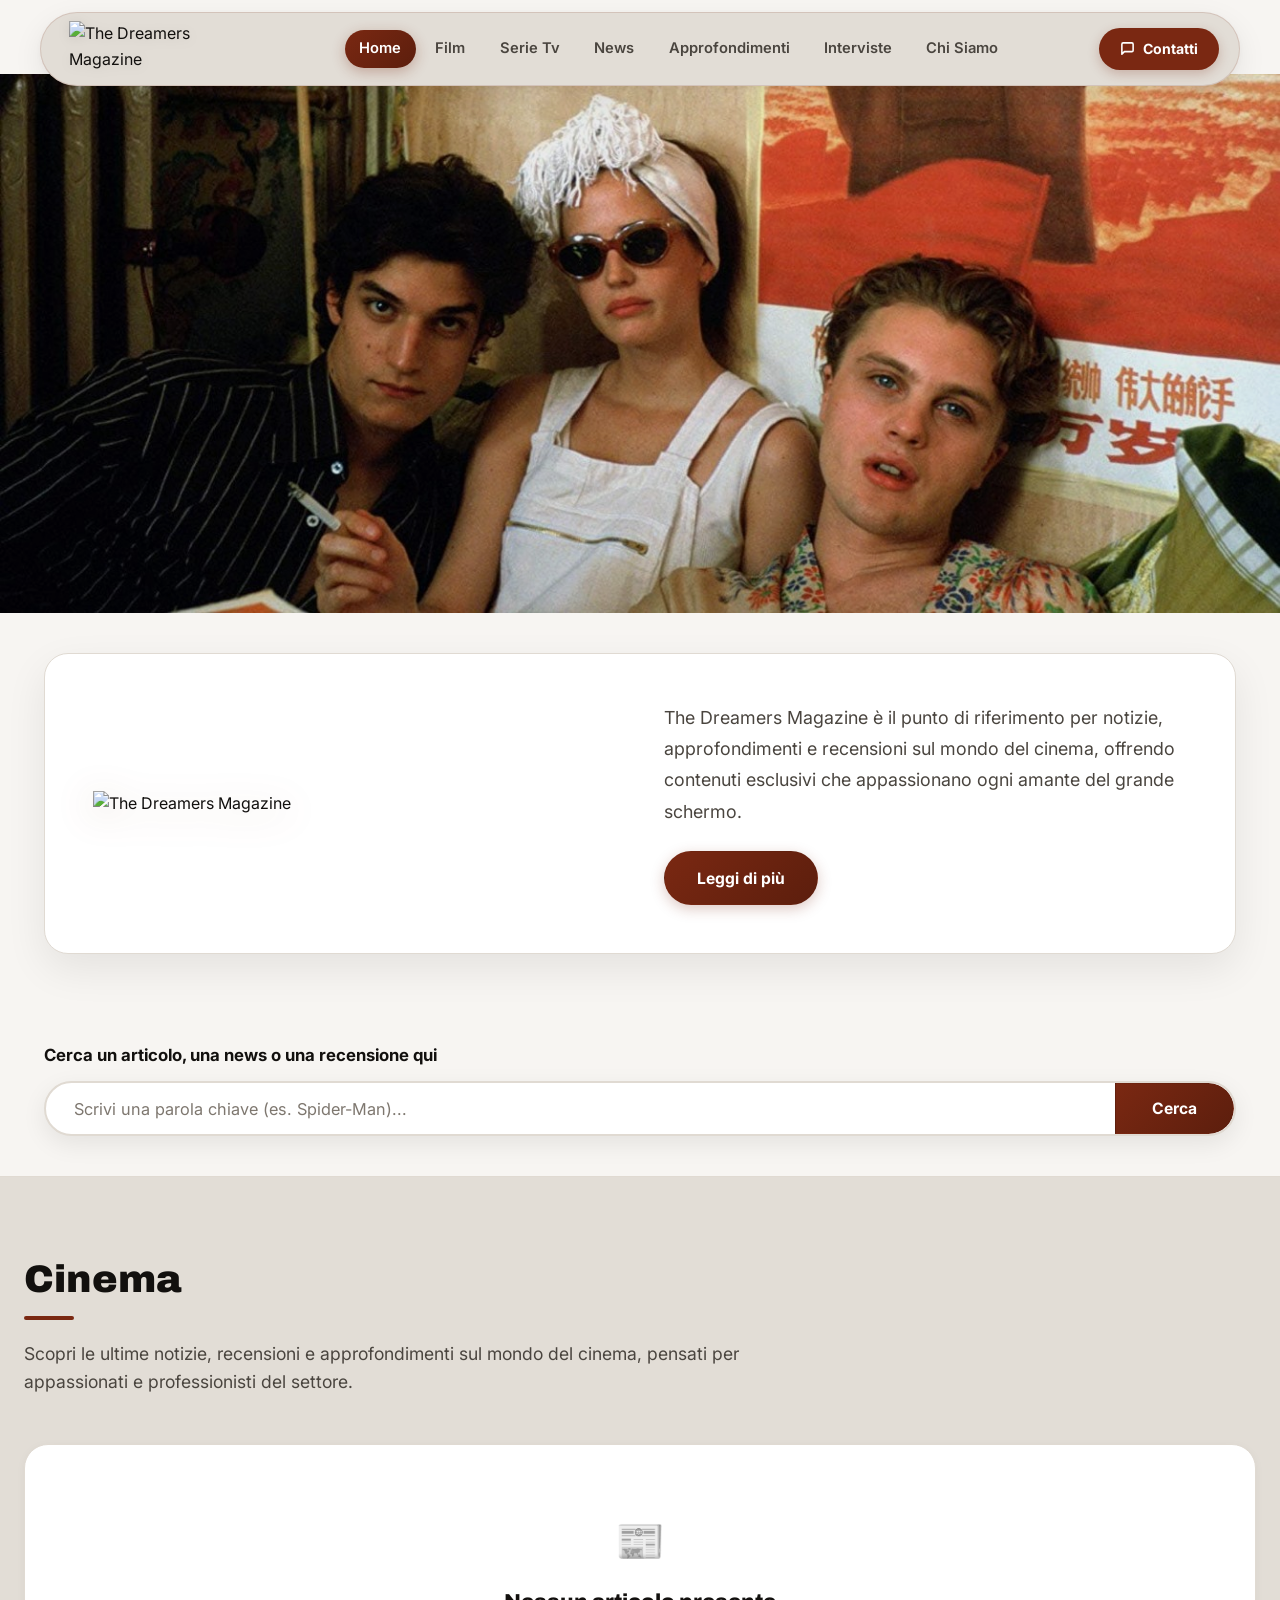
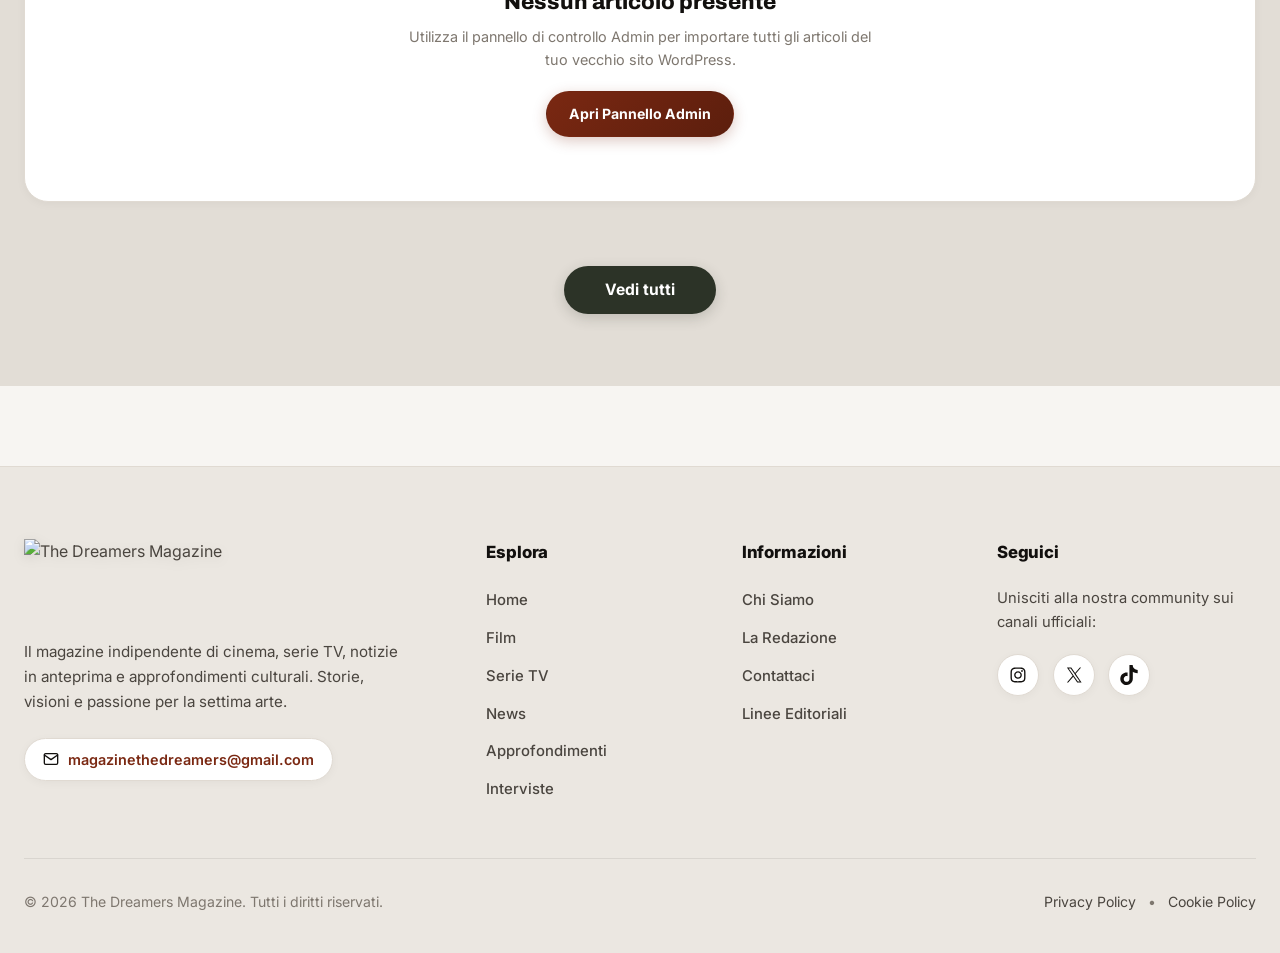
==== commit 87f444a9: "Create interviste.html category page, replace navbar link Tutti gli Articoli with Interviste across " ====
--- a/index.html
+++ b/index.html
@@ -69,7 +69,7 @@
             <li class="nav-item"><a href="serie-tv.html" class="nav-link">Serie Tv</a></li>
             <li class="nav-item"><a href="news.html" class="nav-link">News</a></li>
             <li class="nav-item"><a href="approfondimenti.html" class="nav-link">Approfondimenti</a></li>
-            <li class="nav-item"><a href="tutti-gli-articoli.html" class="nav-link">Tutti gli articoli</a></li>
+            <li class="nav-item"><a href="interviste.html" class="nav-link">Interviste</a></li>
             <li class="nav-item"><a href="informazioni.html" class="nav-link">Chi Siamo</a></li>
          
           </ul>
@@ -161,6 +161,7 @@
       <!-- See All Button -->
       <div class="section-footer-container">
         <button id="viewAllBtn" class="btn btn-secondary">Vedi tutti</button>
+      </div>
     </section>
 
   </main>
@@ -270,7 +271,7 @@
             <li><a href="serie-tv.html">Serie TV</a></li>
             <li><a href="news.html">News</a></li>
             <li><a href="approfondimenti.html">Approfondimenti</a></li>
-            <li><a href="tutti-gli-articoli.html">Tutti gli articoli</a></li>
+            <li><a href="interviste.html">Interviste</a></li>
           </ul>
         </div>
 
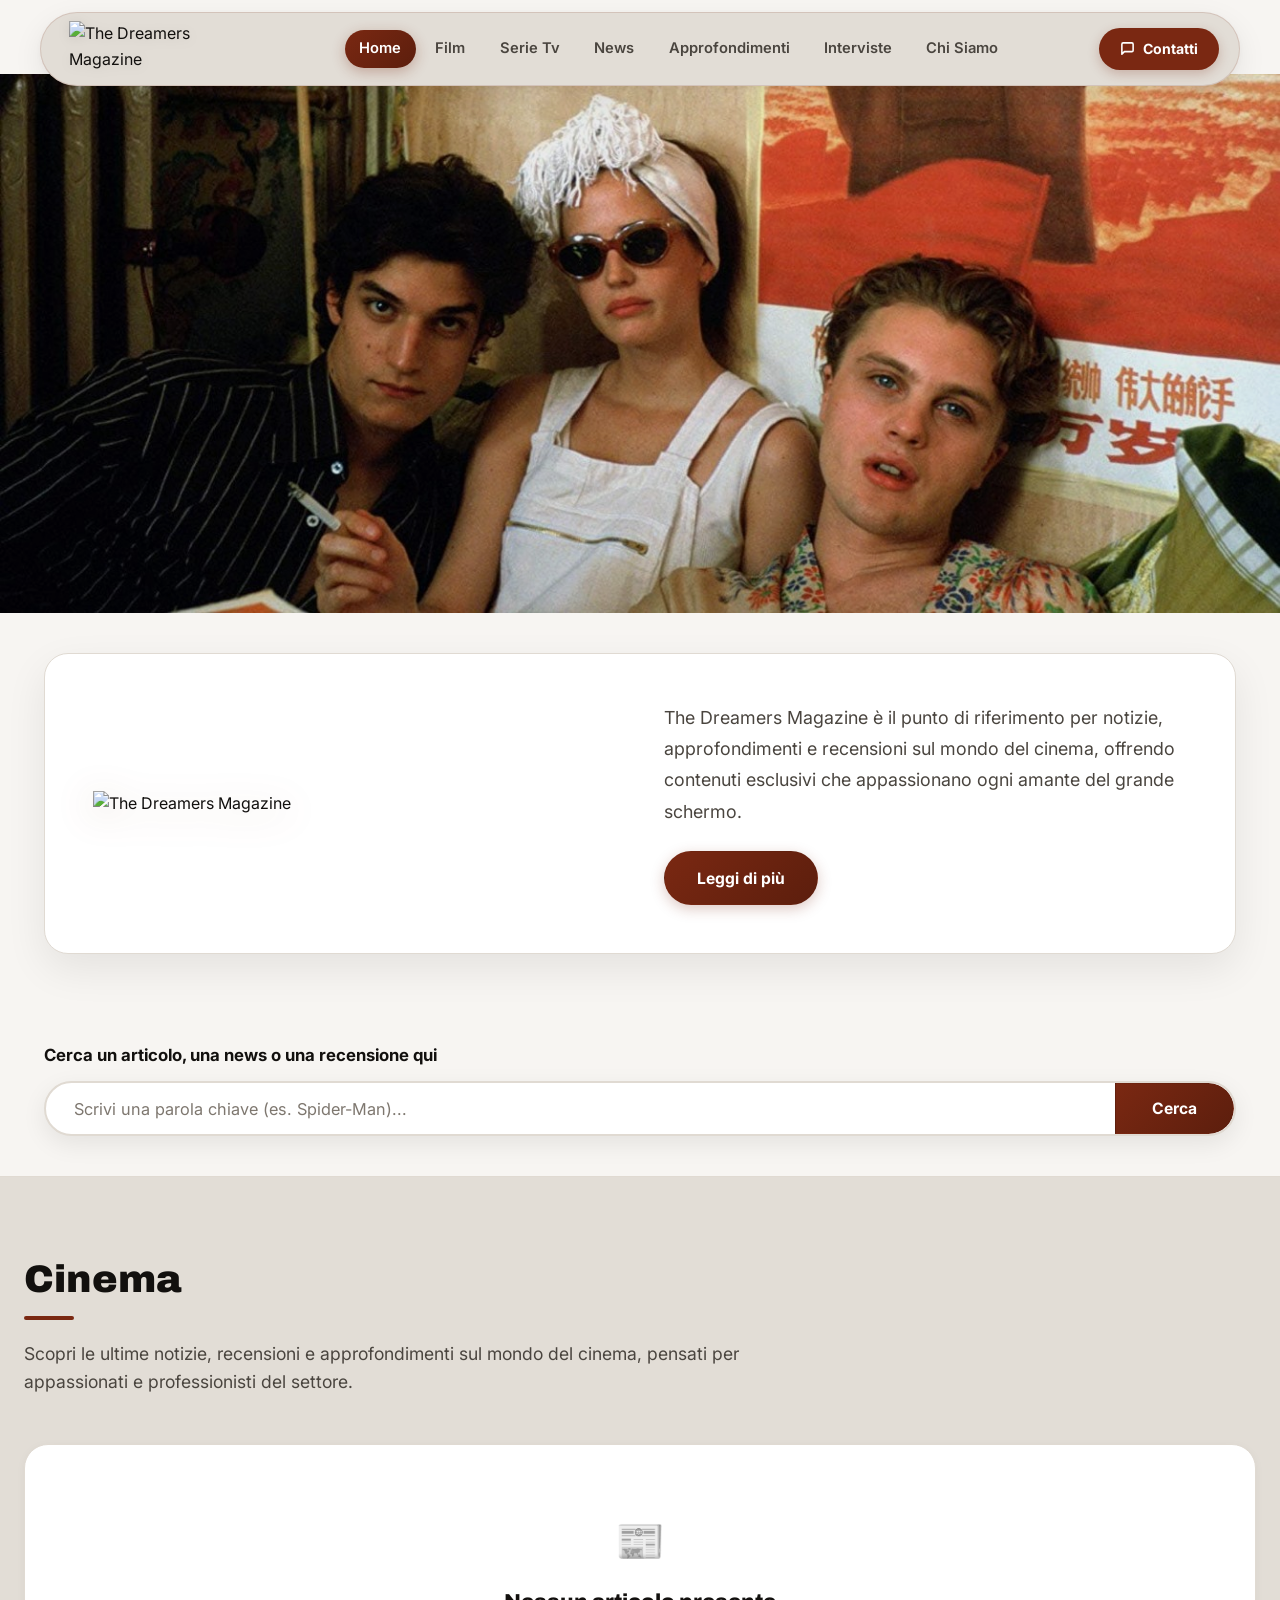
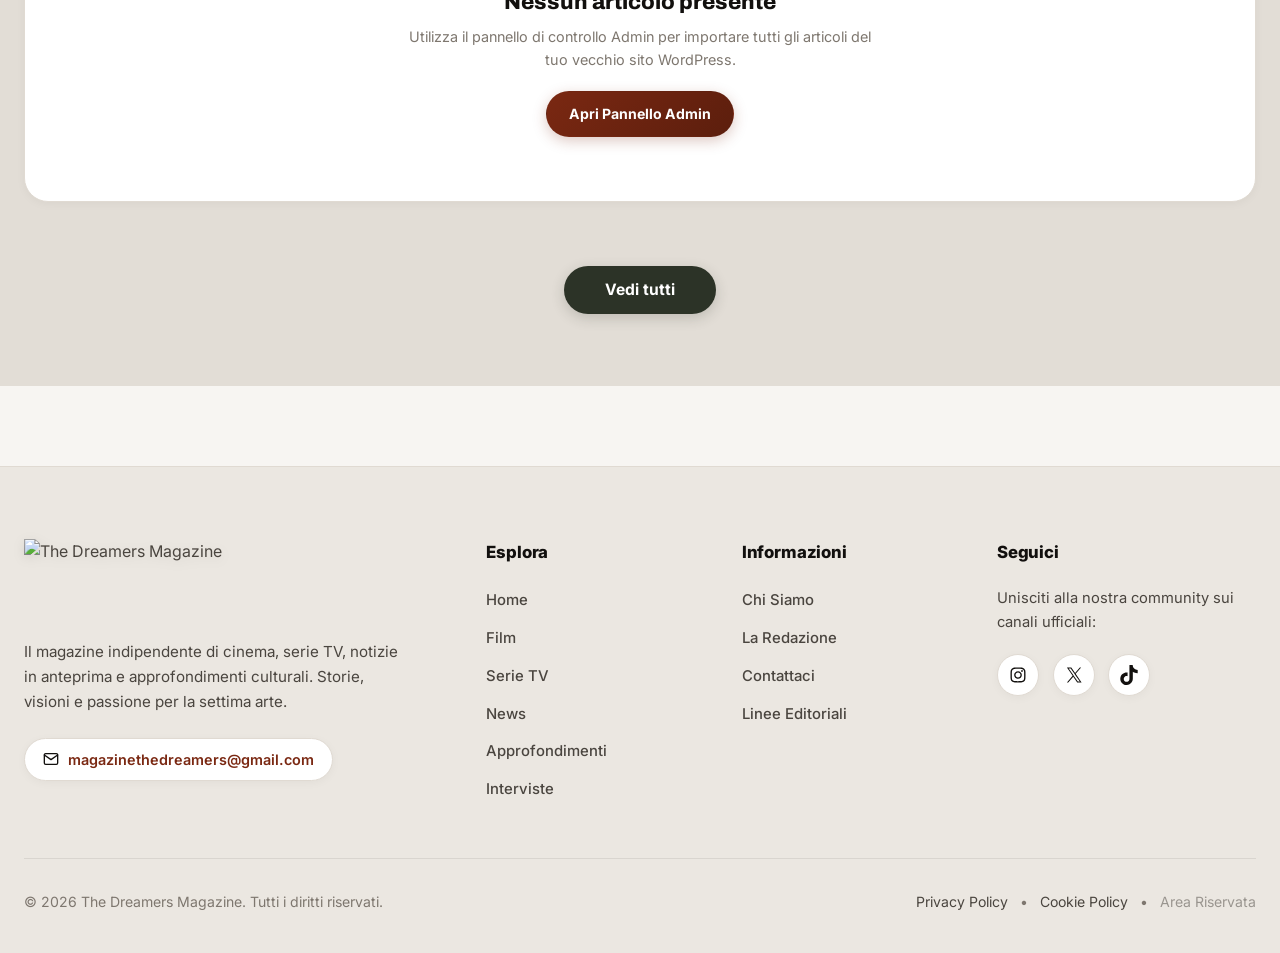
==== commit 499cf8ce: "Add subtle 'Area Riservata' link in footer of all pages for editors to access the admin panel" ====
--- a/index.html
+++ b/index.html
@@ -324,6 +324,8 @@
           <a href="informazioni.html#privacy">Privacy Policy</a>
           <span class="dot-separator">&bull;</span>
           <a href="informazioni.html#cookies">Cookie Policy</a>
+          <span class="dot-separator">&bull;</span>
+          <a href="admin.html" style="opacity: 0.5;">Area Riservata</a>
         </div>
       </div>
 
--- a/css/styles.css
+++ b/css/styles.css
@@ -3165,7 +3165,7 @@
   .nav-menu-wrapper .nav-link[href="serie-tv.html"]::before { content: '03' !important; }
   .nav-menu-wrapper .nav-link[href="news.html"]::before { content: '04' !important; }
   .nav-menu-wrapper .nav-link[href="approfondimenti.html"]::before { content: '05' !important; }
-  .nav-menu-wrapper .nav-link[href="tutti-gli-articoli.html"]::before { content: '06' !important; }
+  .nav-menu-wrapper .nav-link[href="interviste.html"]::before { content: '06' !important; }
   .nav-menu-wrapper .nav-link[href="informazioni.html"]::before { content: '07' !important; }
 
   .nav-menu-wrapper .nav-link::after {
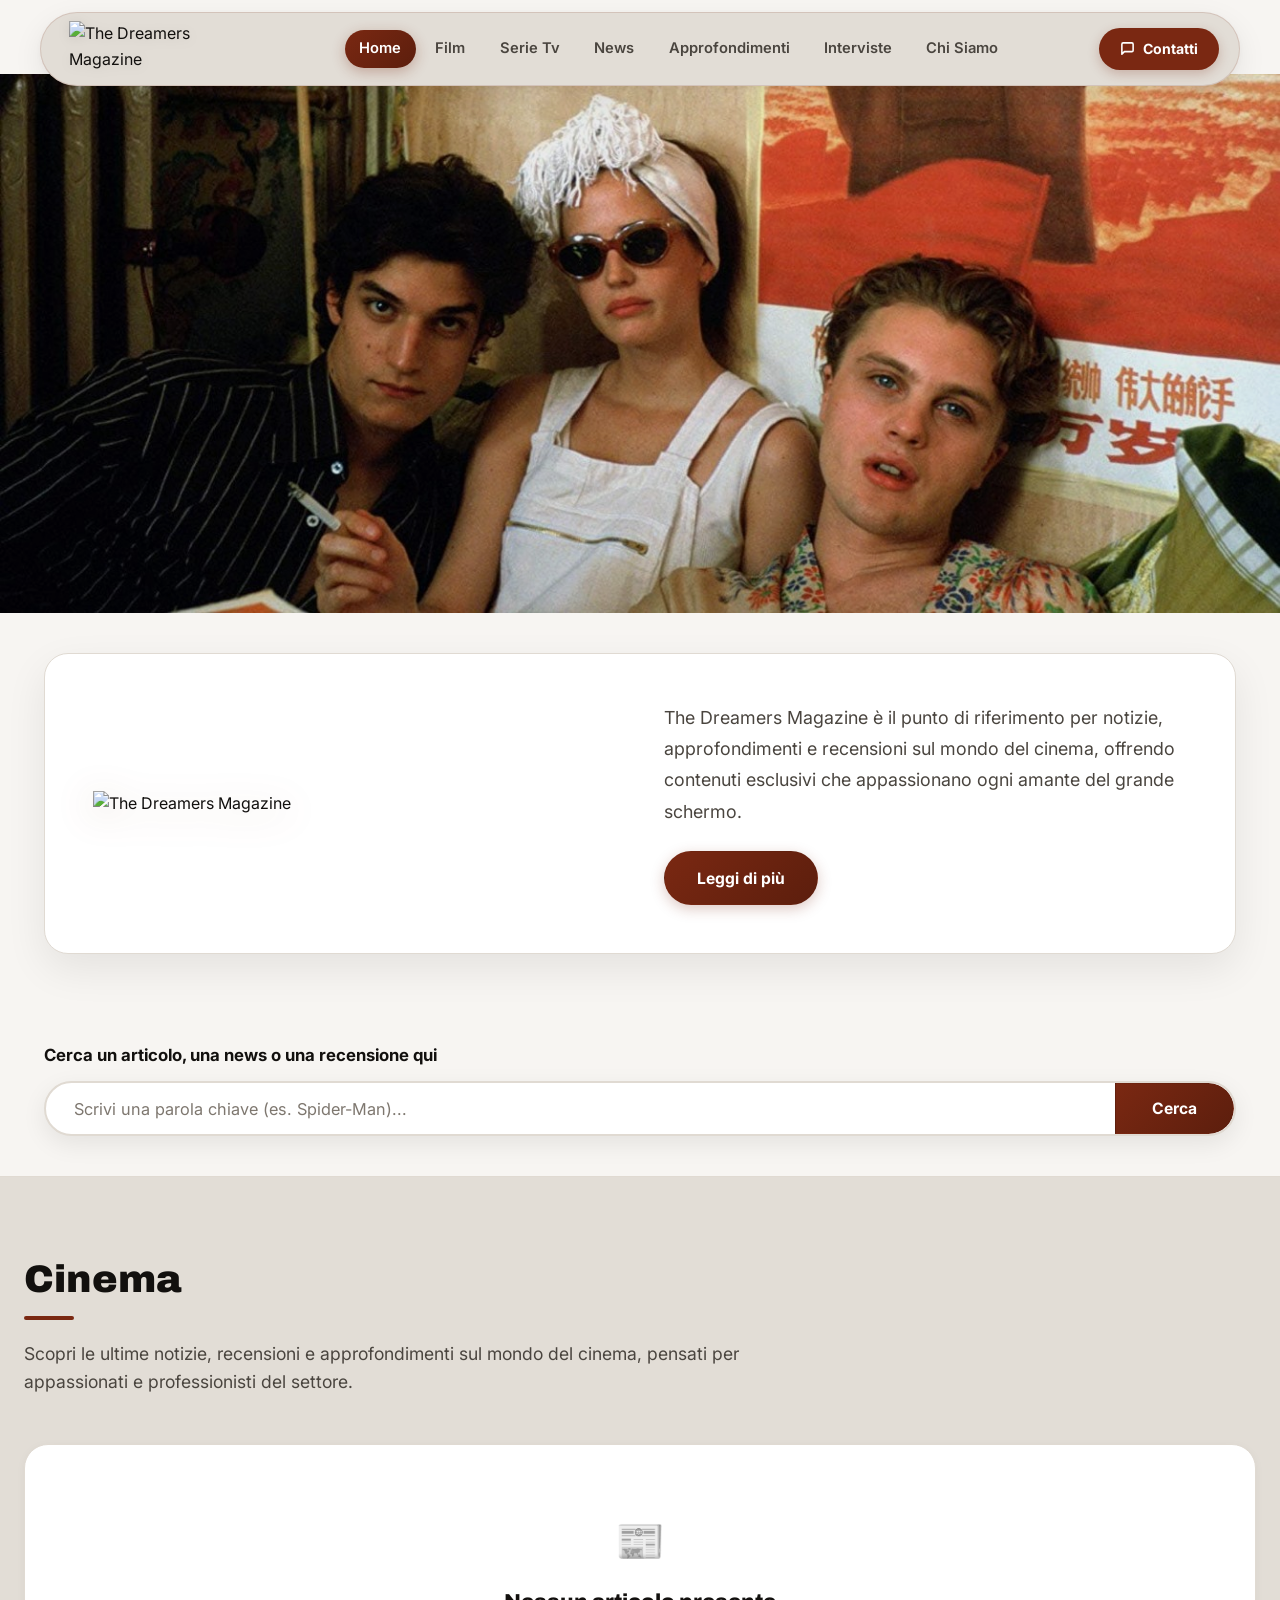
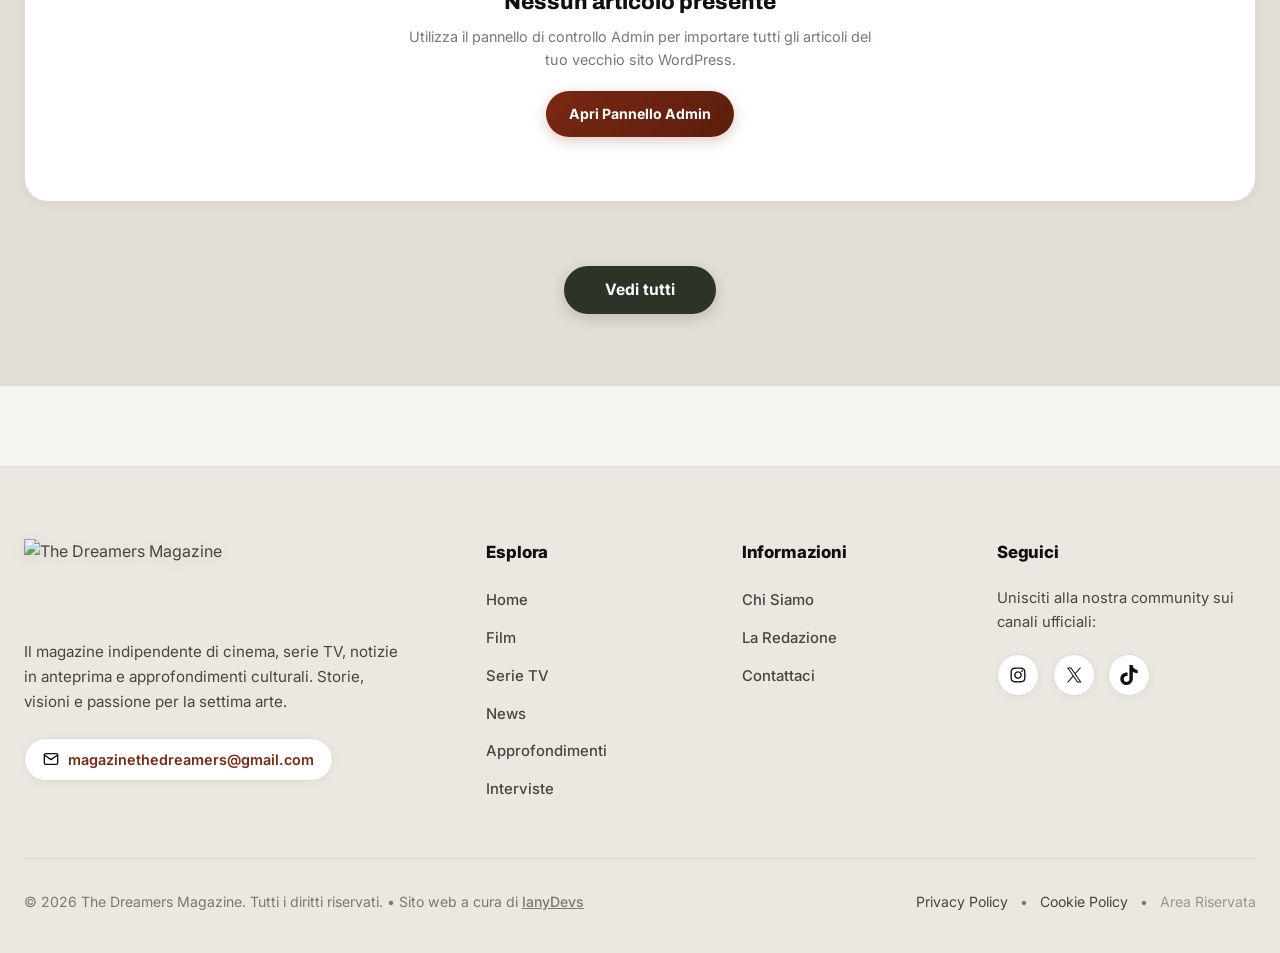
==== commit 5aacc559: "Fix Bug" ====
--- a/index.html
+++ b/index.html
@@ -282,7 +282,7 @@
             <li><a href="informazioni.html">Chi Siamo</a></li>
             <li><a href="informazioni.html#redazione">La Redazione</a></li>
             <li><a href="informazioni.html#contatti">Contattaci</a></li>
-            <li><a href="informazioni.html#mission">Linee Editoriali</a></li>
+       
           </ul>
         </div>
 
@@ -319,7 +319,7 @@
 
       <!-- Bottom Bar -->
       <div class="footer-bottom-bar">
-        <p class="copyright-text">&copy; 2026 The Dreamers Magazine. Tutti i diritti riservati.</p>
+        <p class="copyright-text">&copy; 2026 The Dreamers Magazine. Tutti i diritti riservati. <span class="dot-separator">&bull;</span> Sito web a cura di <a href="https://ianyydevs.altervista.org/" target="_blank" style="color: inherit; text-decoration: underline; font-weight: 500;">IanyDevs</a></p>
         <div class="footer-legal-links">
           <a href="informazioni.html#privacy">Privacy Policy</a>
           <span class="dot-separator">&bull;</span>
@@ -332,44 +332,7 @@
     </div>
   </footer>
 
-  <!-- GDPR Cookie Banner (Complianz style) -->
-  <div class="cookie-banner-wrapper" id="cookieBanner" role="dialog" aria-modal="true">
-    <div class="cookie-banner-content">
-      <div class="cookie-header">
-        <span class="cookie-title">Gestisci Consenso</span>
-        <button class="cookie-close-btn" id="cookieCloseBtn" aria-label="Chiudi">&times;</button>
-      </div>
-      <div class="cookie-body">
-        <p class="cookie-msg">
-          Per fornire le migliori esperienze, utilizziamo tecnologie come i cookie per memorizzare e/o accedere alle informazioni del dispositivo. Il consenso a queste tecnologie ci permetterà di elaborare dati come il comportamento di navigazione o ID unici su questo sito.
-        </p>
-        <div class="cookie-categories">
-          <label class="cookie-cat-item">
-            <input type="checkbox" checked disabled>
-            <span>Funzionale (Sempre attivo)</span>
-          </label>
-          <label class="cookie-cat-item">
-            <input type="checkbox" id="cookiePref" checked>
-            <span>Preferenze</span>
-          </label>
-          <label class="cookie-cat-item">
-            <input type="checkbox" id="cookieStats" checked>
-            <span>Statistiche</span>
-          </label>
-          <label class="cookie-cat-item">
-            <input type="checkbox" id="cookieMktg">
-            <span>Marketing</span>
-          </label>
-        </div>
-      </div>
-      <div class="cookie-actions">
-        <button class="btn btn-cookie-accept" id="cookieAcceptBtn">Accetta</button>
-        <button class="btn btn-cookie-deny" id="cookieDenyBtn">Nega</button>
-        <button class="btn btn-cookie-save" id="cookieSaveBtn">Salva preferenze</button>
-      </div>
-    </div>
-  </div>
-
+ 
   <!-- JavaScript App Logic -->
   <script src="js/baas-service.js"></script>
   <script src="js/app.js?v=1503"></script>
--- a/css/styles.css
+++ b/css/styles.css
@@ -1639,6 +1639,15 @@
   box-shadow: 0 4px 14px rgba(0, 0, 0, 0.35);
   border: 2px solid rgba(255, 255, 255, 0.25);
   flex-shrink: 0;
+  overflow: hidden;
+}
+
+.modal-author-avatar-initials img,
+.modal-footer-avatar img {
+  width: 100%;
+  height: 100%;
+  object-fit: cover;
+  display: block;
 }
 
 .modal-author-info {
@@ -1839,6 +1848,7 @@
   justify-content: center;
   box-shadow: 0 4px 14px rgba(122, 40, 18, 0.25);
   flex-shrink: 0;
+  overflow: hidden;
 }
 
 .modal-footer-written-by {
@@ -2525,6 +2535,8 @@
   align-items: center;
   text-align: center;
   flex: 1;
+  justify-content: space-between;
+  min-height: 220px;
 }
 
 .team-card-avatar-initials {
@@ -2545,6 +2557,15 @@
   position: relative;
   z-index: 2;
   transition: transform 0.4s cubic-bezier(0.34, 1.56, 0.64, 1);
+  overflow: hidden;
+}
+
+.team-card-avatar-initials img,
+.team-modal-avatar-wrapper img {
+  width: 100%;
+  height: 100%;
+  object-fit: cover;
+  display: block;
 }
 
 .team-card-trigger:hover .team-card-avatar-initials {
@@ -2574,11 +2595,25 @@
 }
 
 .team-card-desc {
-  font-size: 0.95rem;
-  color: var(--text-secondary);
-  line-height: 1.65;
-  flex-grow: 1;
-  margin-bottom: 1.5rem;
+  display: none !important;
+}
+
+
+
+/* Elemento decorativo per non lasciare la card vuota */
+.team-card-role::after {
+  content: '';
+  display: block;
+  width: 40px;
+  height: 2px;
+  background: linear-gradient(90deg, transparent, var(--brand-primary), transparent);
+  margin: 1.25rem auto 0 auto;
+  transition: width 0.4s cubic-bezier(0.16, 1, 0.3, 1), background-color 0.3s ease;
+}
+
+.team-card-trigger:hover .team-card-role::after {
+  width: 90px;
+  background: linear-gradient(90deg, transparent, var(--brand-accent), transparent);
 }
 
 .team-card-btn-action {
@@ -2769,6 +2804,7 @@
   font-weight: 900;
   box-shadow: 0 12px 36px rgba(0, 0, 0, 0.6);
   border: 3px solid rgba(255, 255, 255, 0.3);
+  overflow: hidden;
 }
 
 .team-modal-name {
@@ -2795,15 +2831,82 @@
   margin-bottom: 0.85rem;
 }
 
-.team-modal-location {
-  font-size: 0.95rem;
-  color: rgba(255, 255, 255, 0.78);
+/* Navigazione Avanti / Indietro nel Modal Redattori */
+.team-modal-nav-btn {
+  position: fixed;
+  top: 50%;
+  transform: translateY(-50%);
+  background: rgba(18, 16, 14, 0.7);
+  color: #FFFFFF;
+  border: 1px solid rgba(255, 255, 255, 0.2);
+  width: 50px;
+  height: 50px;
+  border-radius: 50%;
+  cursor: pointer;
+  z-index: 100001; /* Sopra all'overlay che è a 100000 */
   display: flex;
   align-items: center;
   justify-content: center;
-  gap: 0.4rem;
-  font-weight: 500;
-}
+  backdrop-filter: blur(8px);
+  -webkit-backdrop-filter: blur(8px);
+  transition: all 0.25s ease;
+  box-shadow: 0 4px 15px rgba(0,0,0,0.3);
+}
+
+.team-modal-nav-btn:hover {
+  background: var(--brand-primary);
+  border-color: rgba(255, 255, 255, 0.4);
+  transform: translateY(-50%) scale(1.1);
+  box-shadow: 0 6px 20px rgba(122, 40, 18, 0.5);
+}
+
+.team-modal-nav-btn svg {
+  transition: transform 0.2s ease;
+}
+
+.team-modal-nav-btn.prev:hover svg {
+  transform: translateX(-2px);
+}
+
+.team-modal-nav-btn.next:hover svg {
+  transform: translateX(2px);
+}
+
+.team-modal-nav-btn.prev {
+  left: 1.5rem;
+}
+
+.team-modal-nav-btn.next {
+  right: 1.5rem;
+}
+
+@media (max-width: 800px) {
+  .team-modal-nav-btn {
+    width: 42px;
+    height: 42px;
+    top: auto;
+    bottom: 1.5rem;
+    transform: none;
+  }
+  
+  .team-modal-nav-btn.prev {
+    left: 2rem;
+  }
+  
+  .team-modal-nav-btn.next {
+    right: 2rem;
+  }
+  
+  .team-modal-nav-btn.prev:hover {
+    transform: scale(1.05);
+  }
+  
+  .team-modal-nav-btn.next:hover {
+    transform: scale(1.05);
+  }
+}
+
+
 
 .team-modal-body {
   padding: 4rem 3.5rem 6rem 3.5rem;
